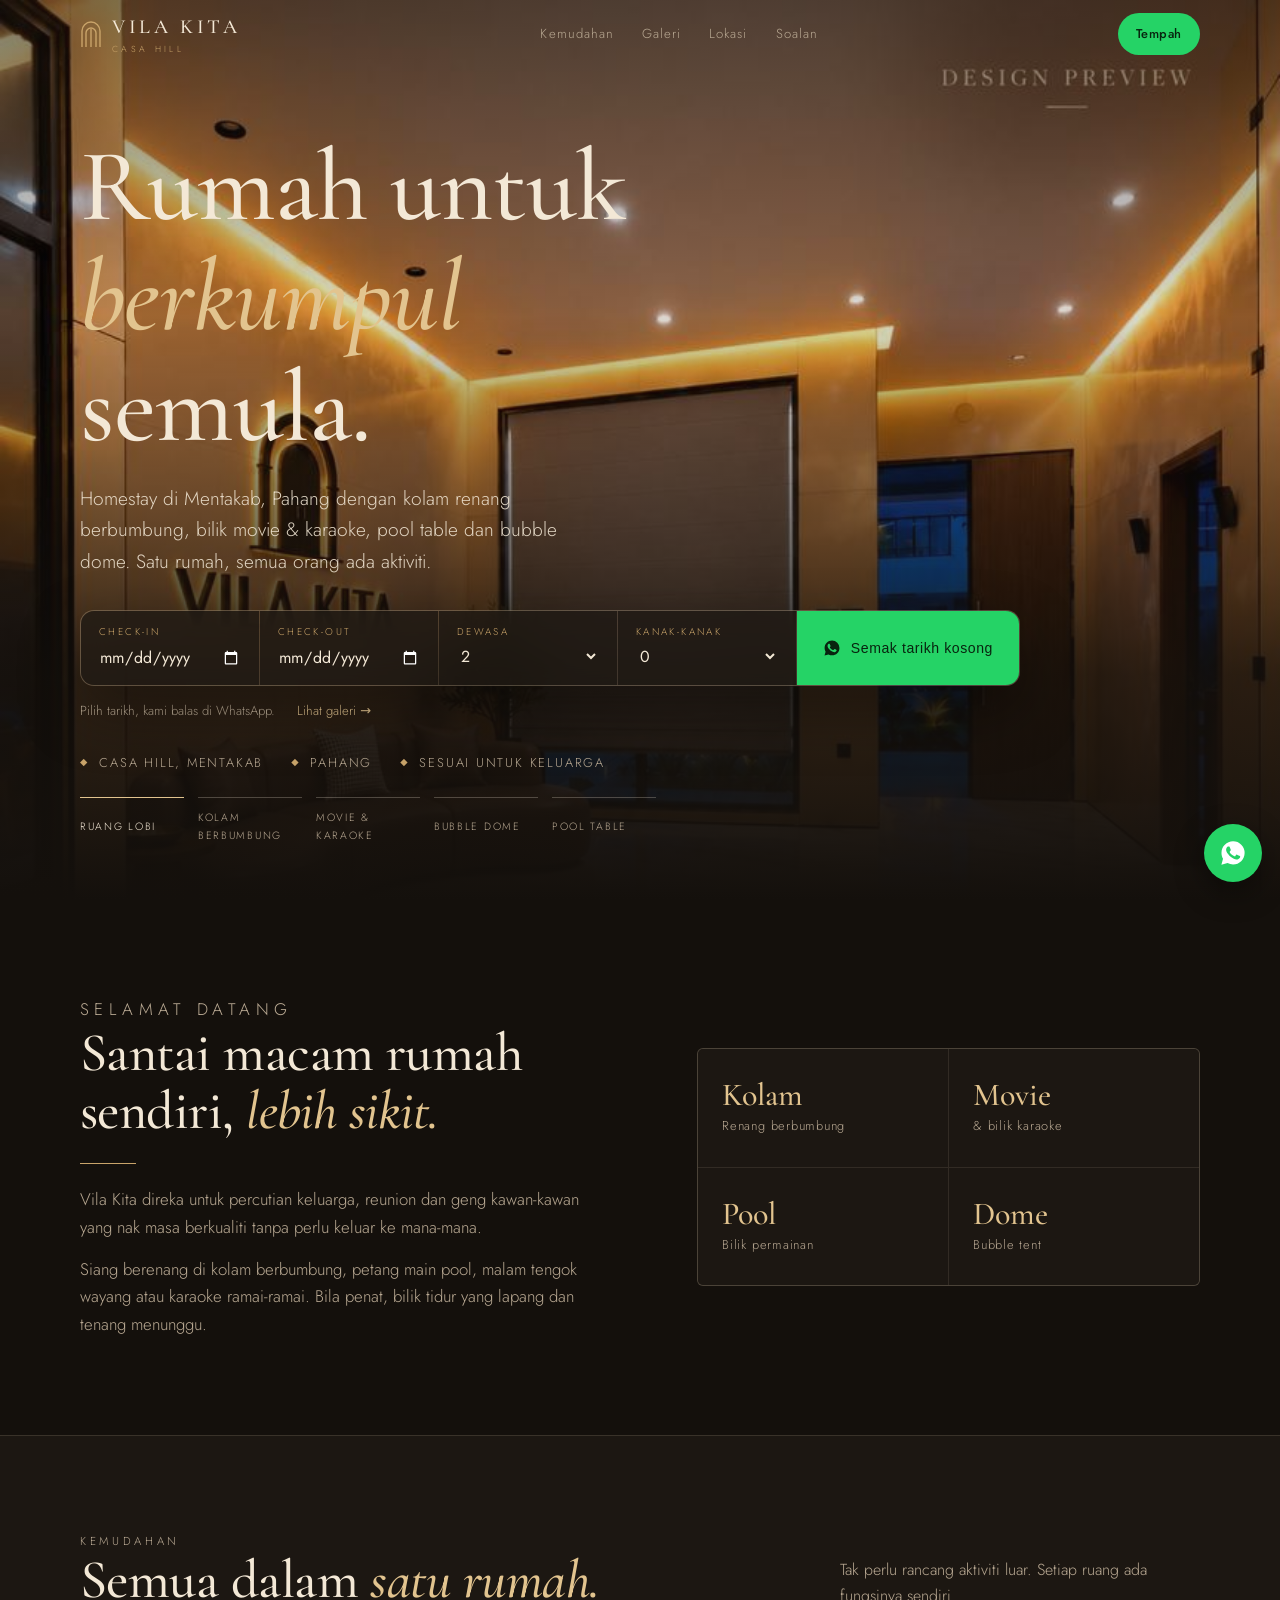
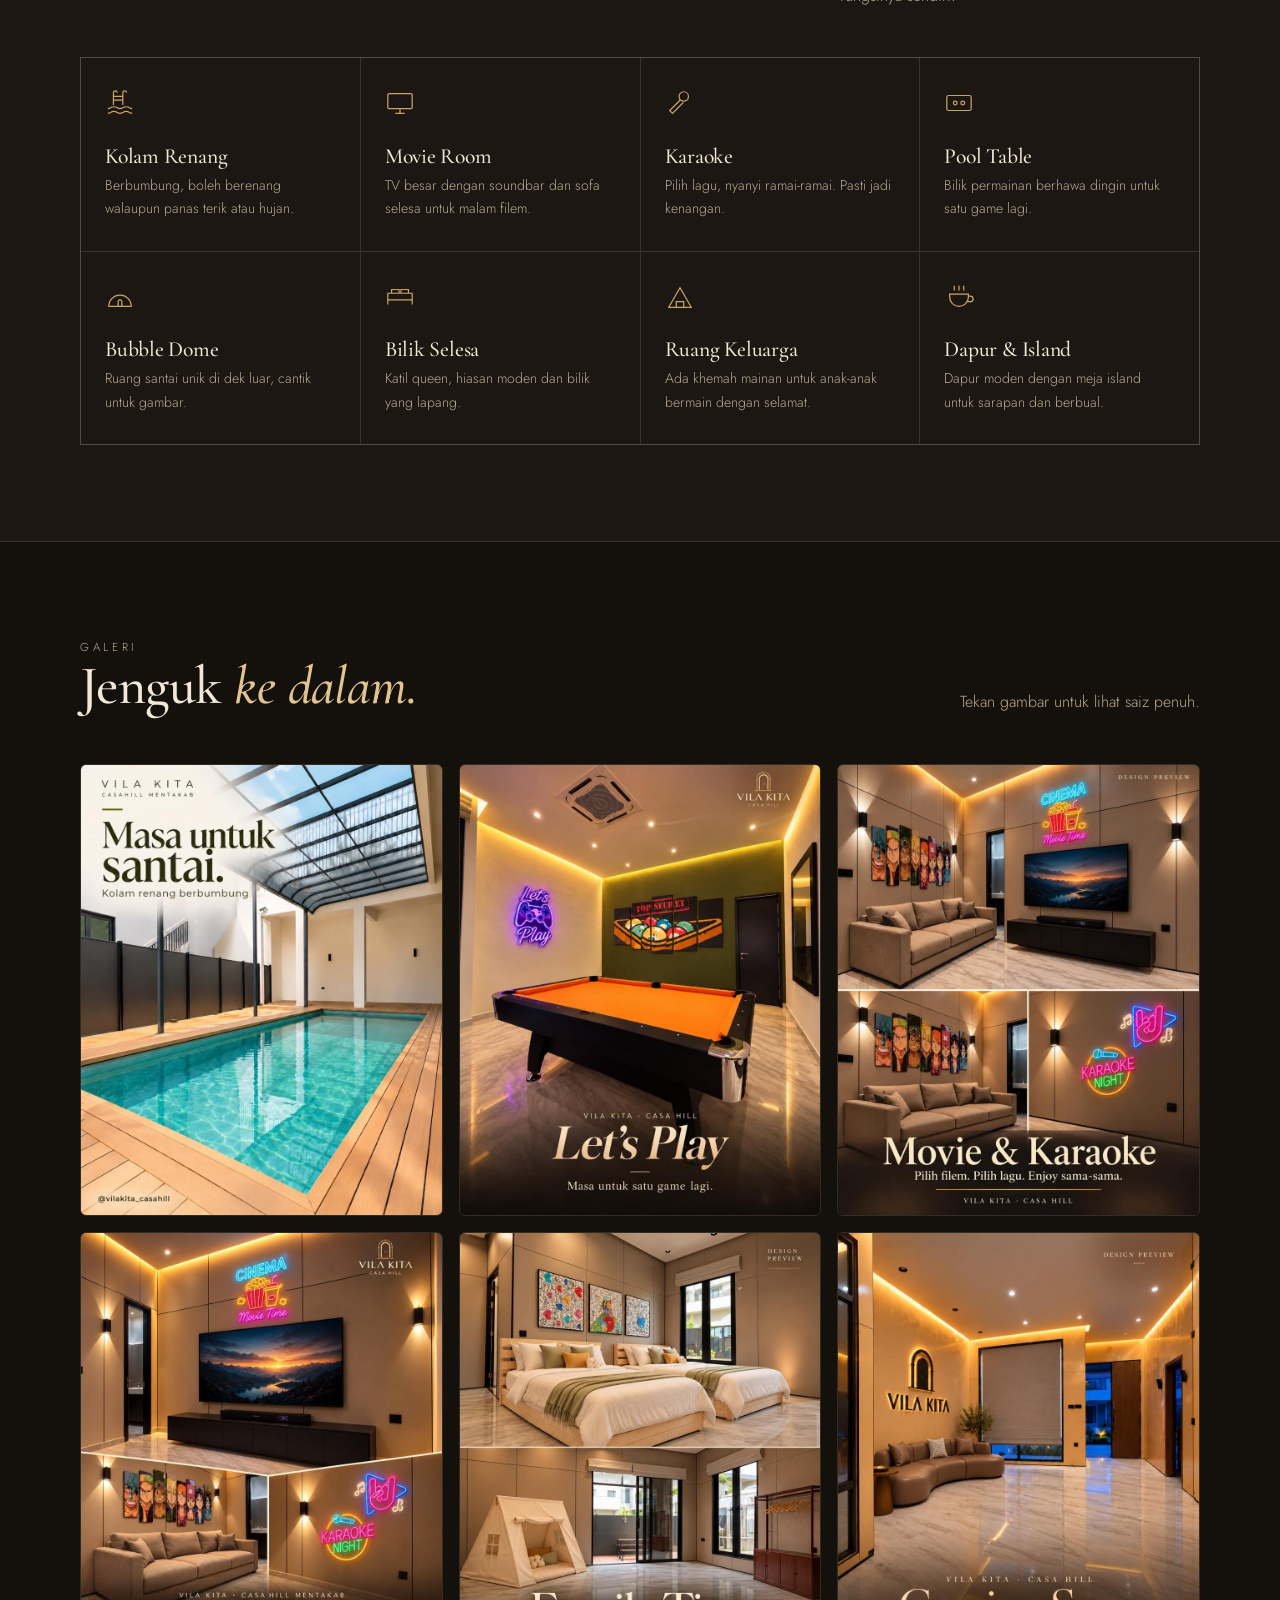
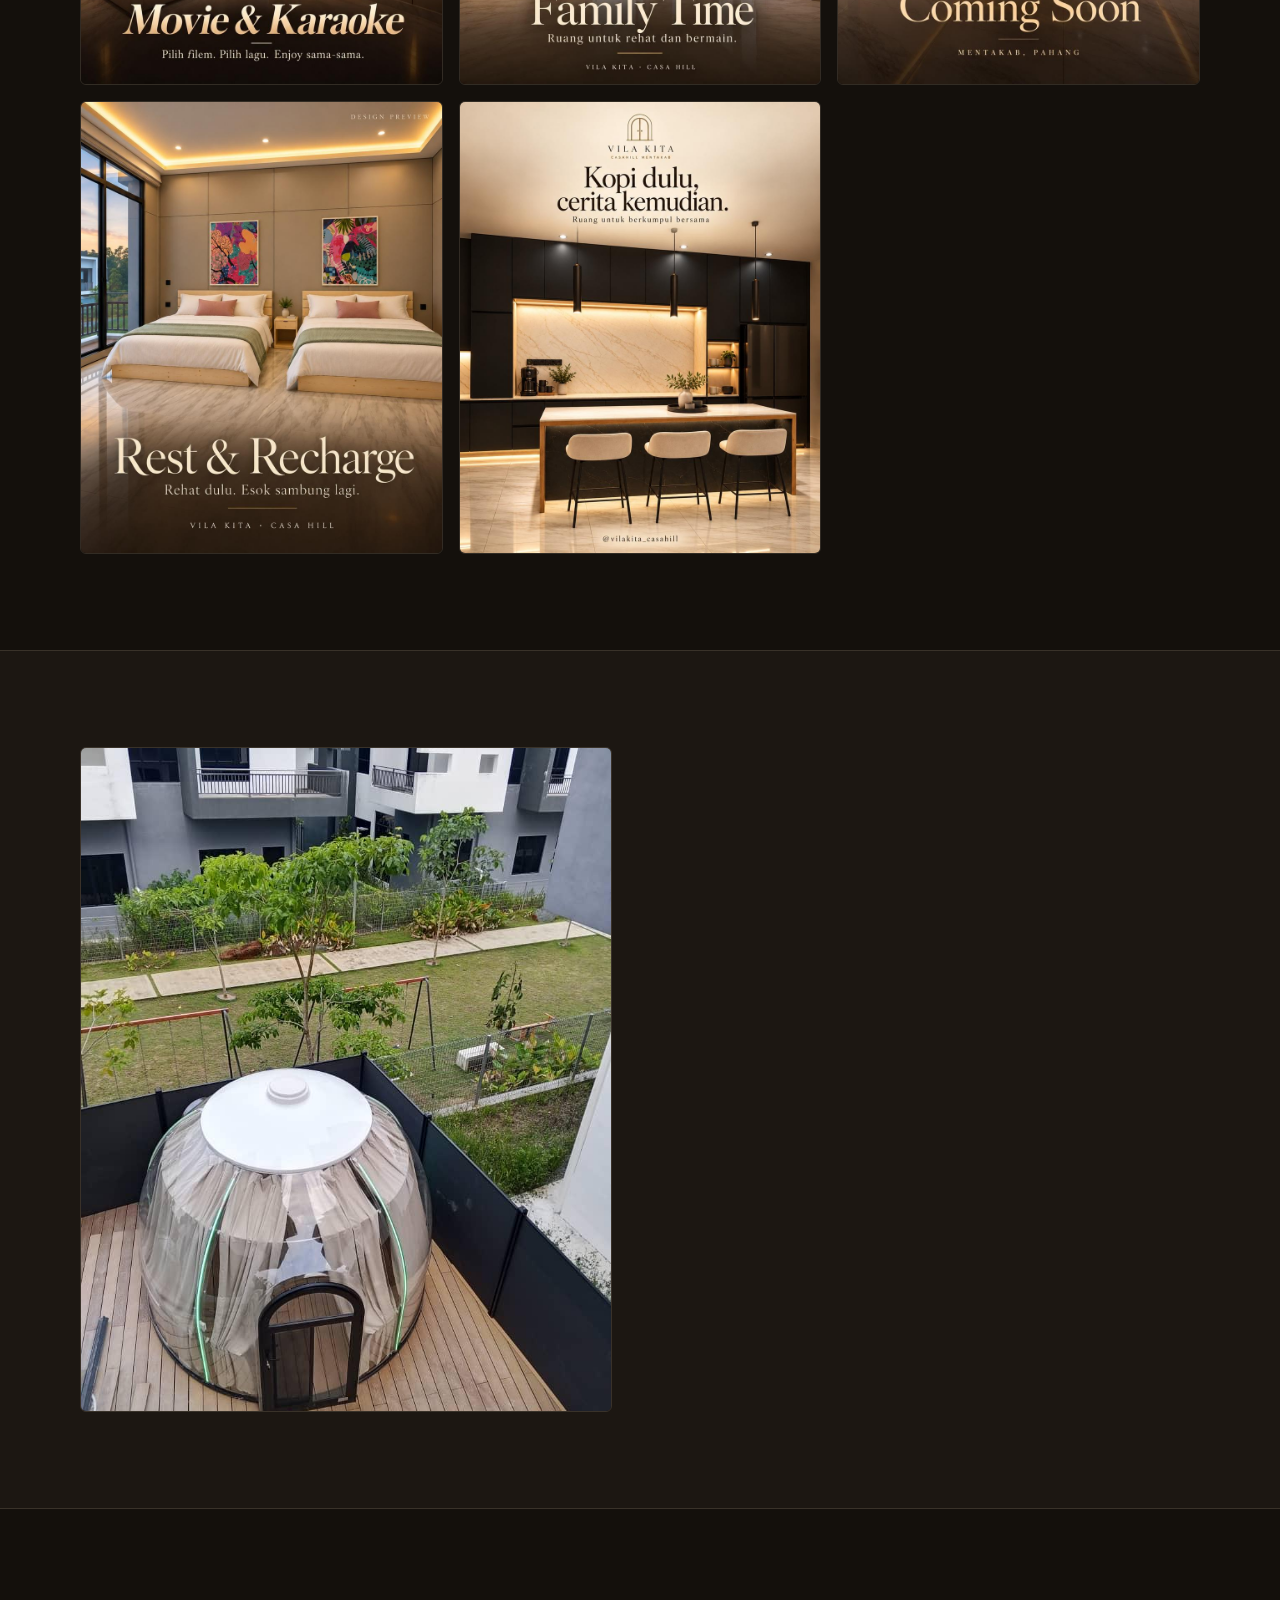
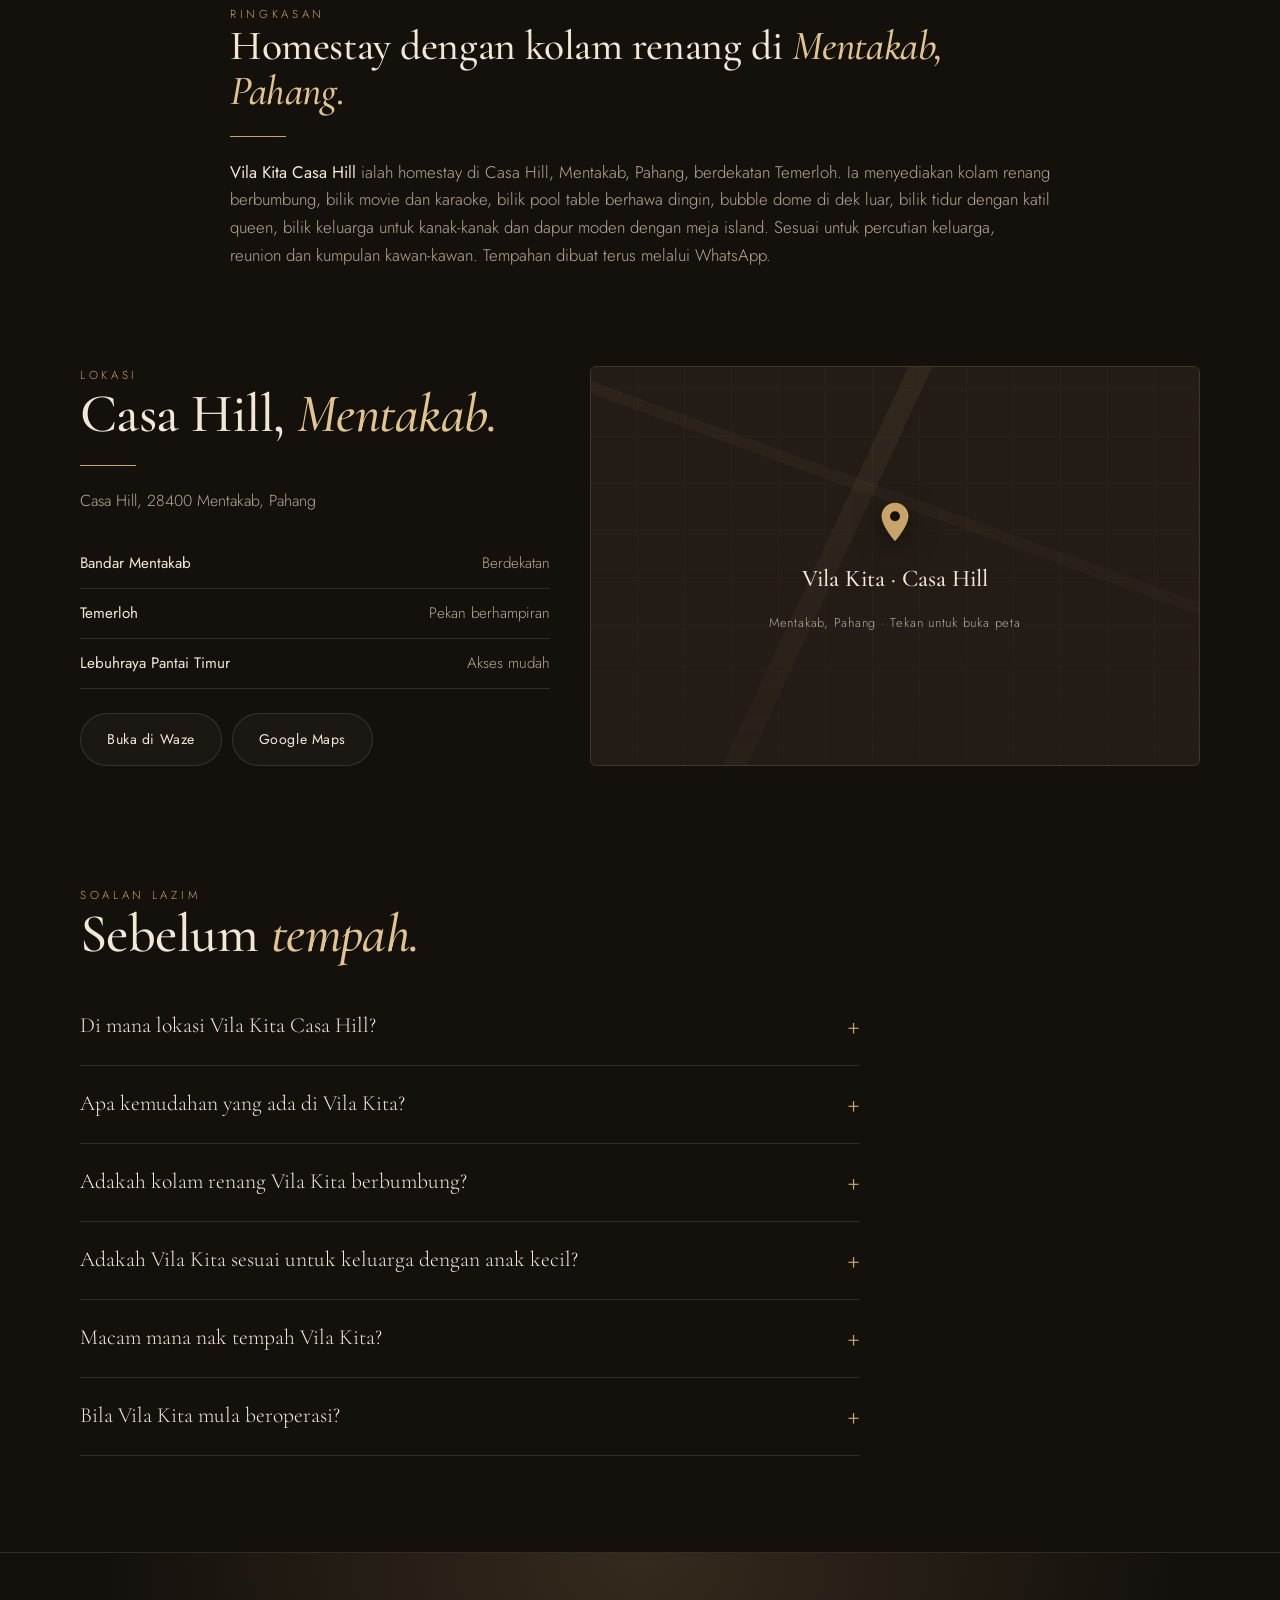
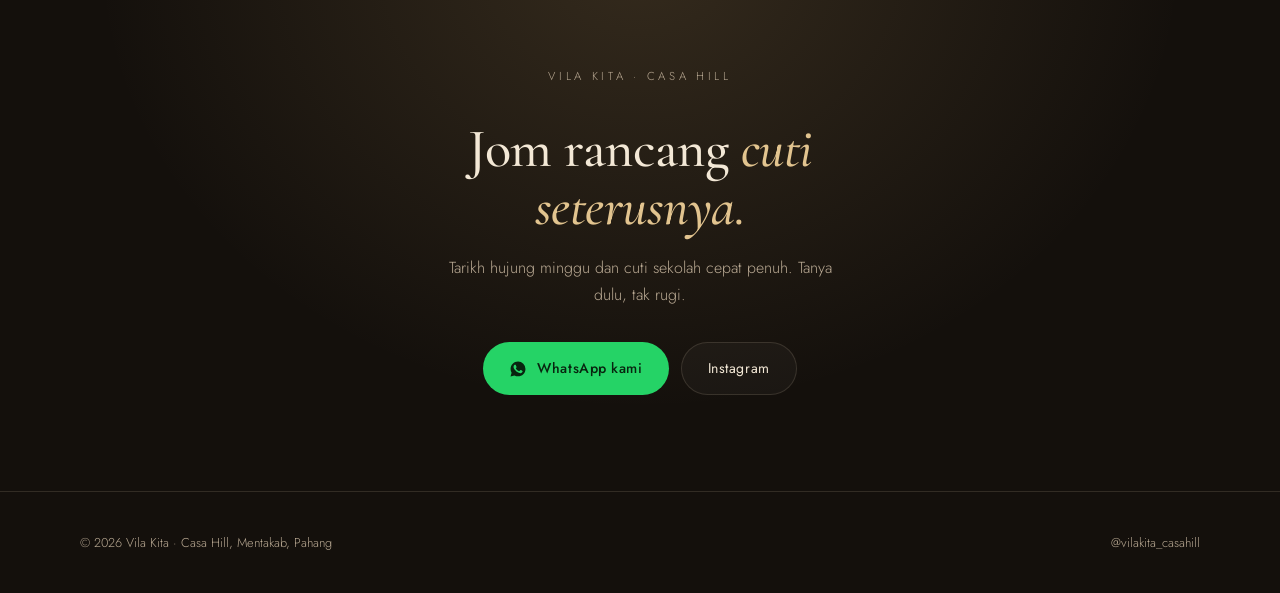
==== index.html @ 31d54bf5 "Laman web Vila Kita Casa Hill Hero slideshow dan borang tempah WhatsApp.  Co-Authored-By: Claude Opu" ====
<!doctype html>
<html lang="ms">
<head>
<meta charset="utf-8">
<meta name="viewport" content="width=device-width, initial-scale=1">
<title>Vila Kita Casa Hill Mentakab | Homestay dengan Kolam Renang, Karaoke & Pool Table</title>
<meta name="description" content="Vila Kita Casa Hill, homestay mewah di Mentakab, Pahang. Kolam renang berbumbung, bilik movie & karaoke, pool table, bubble dome dan ruang keluarga. Tempah terus melalui WhatsApp.">
<meta name="keywords" content="homestay Mentakab, homestay Temerloh, homestay kolam renang Pahang, villa Mentakab, homestay karaoke, Vila Kita Casa Hill">
<meta property="og:title" content="Vila Kita · Casa Hill Mentakab">
<meta property="og:description" content="Homestay dengan kolam renang berbumbung, bilik movie & karaoke, pool table dan bubble dome di Mentakab, Pahang.">
<meta property="og:type" content="website">
<meta name="theme-color" content="#1a1410">
<link rel="canonical" href="https://DOMAINKAU.com/">
<meta name="robots" content="index, follow, max-image-preview:large">
<meta name="geo.region" content="MY-06">
<meta name="geo.placename" content="Mentakab, Pahang">
<meta name="geo.position" content="3.48475;102.33874">
<meta name="ICBM" content="3.48475, 102.33874">
<meta property="og:url" content="https://DOMAINKAU.com/">
<meta property="og:image" content="https://DOMAINKAU.com/images/kolam-renang-berbumbung-homestay-mentakab.jpg">
<meta property="og:locale" content="ms_MY">
<meta property="og:site_name" content="Vila Kita Casa Hill">
<meta name="twitter:card" content="summary_large_image">
<script type="application/ld+json">{"@context": "https://schema.org", "@type": "LodgingBusiness", "@id": "https://DOMAINKAU.com/#vilakita", "name": "Vila Kita Casa Hill", "alternateName": ["Vila Kita Mentakab", "Vila Kita Casahill"], "description": "Homestay di Casa Hill, Mentakab, Pahang dengan kolam renang berbumbung, bilik movie dan karaoke, bilik pool table, bubble dome dan ruang keluarga. Sesuai untuk percutian keluarga, reunion dan kumpulan.", "url": "https://DOMAINKAU.com/", "image": ["https://DOMAINKAU.com/images/vila-kita-lobi-mentakab.jpg", "https://DOMAINKAU.com/images/kolam-renang-berbumbung-homestay-mentakab.jpg", "https://DOMAINKAU.com/images/bilik-movie-karaoke-homestay-mentakab.jpg", "https://DOMAINKAU.com/images/bilik-tidur-queen-vila-kita.jpg", "https://DOMAINKAU.com/images/bilik-pool-table-homestay-pahang.jpg", "https://DOMAINKAU.com/images/bilik-keluarga-khemah-kanak-kanak.jpg", "https://DOMAINKAU.com/images/dapur-island-vila-kita.jpg", "https://DOMAINKAU.com/images/ruang-movie-sofa-vila-kita.jpg", "https://DOMAINKAU.com/images/bubble-dome-homestay-mentakab.jpg"], "telephone": "+60123456789", "address": {"@type": "PostalAddress", "streetAddress": "Casa Hill", "addressLocality": "Mentakab", "postalCode": "28400", "addressRegion": "Pahang", "addressCountry": "MY"}, "geo": {"@type": "GeoCoordinates", "latitude": 3.48475, "longitude": 102.33874}, "hasMap": "https://www.google.com/maps/search/?api=1&query=3.48475,102.33874", "areaServed": ["Mentakab", "Temerloh", "Pahang"], "sameAs": ["https://instagram.com/vilakita_casahill"], "amenityFeature": [{"@type": "LocationFeatureSpecification", "name": "Kolam renang berbumbung", "value": true}, {"@type": "LocationFeatureSpecification", "name": "Bilik movie", "value": true}, {"@type": "LocationFeatureSpecification", "name": "Karaoke", "value": true}, {"@type": "LocationFeatureSpecification", "name": "Pool table", "value": true}, {"@type": "LocationFeatureSpecification", "name": "Bubble dome", "value": true}, {"@type": "LocationFeatureSpecification", "name": "Bilik keluarga", "value": true}, {"@type": "LocationFeatureSpecification", "name": "Dapur lengkap", "value": true}, {"@type": "LocationFeatureSpecification", "name": "Penghawa dingin", "value": true}]}</script>
<script type="application/ld+json">{"@context": "https://schema.org", "@type": "FAQPage", "mainEntity": [{"@type": "Question", "name": "Di mana lokasi Vila Kita Casa Hill?", "acceptedAnswer": {"@type": "Answer", "text": "Vila Kita terletak di Casa Hill, 28400 Mentakab, Pahang, Malaysia. Koordinat: 3.48475, 102.33874. Boleh dicari terus di Waze dan Google Maps."}}, {"@type": "Question", "name": "Apa kemudahan yang ada di Vila Kita?", "acceptedAnswer": {"@type": "Answer", "text": "Kolam renang berbumbung, bilik movie dan karaoke, bilik pool table berhawa dingin, bubble dome di dek luar, bilik tidur dengan katil queen, bilik keluarga dengan khemah kanak-kanak, serta dapur moden dengan meja island."}}, {"@type": "Question", "name": "Adakah kolam renang Vila Kita berbumbung?", "acceptedAnswer": {"@type": "Answer", "text": "Ya. Kolam renang di Vila Kita berbumbung, jadi tetamu boleh berenang walaupun cuaca panas atau hujan."}}, {"@type": "Question", "name": "Adakah Vila Kita sesuai untuk keluarga dengan anak kecil?", "acceptedAnswer": {"@type": "Answer", "text": "Ya. Ada bilik keluarga dengan khemah mainan kanak-kanak, ruang lapang, dan aktiviti dalam rumah seperti movie, karaoke dan pool table."}}, {"@type": "Question", "name": "Macam mana nak tempah Vila Kita?", "acceptedAnswer": {"@type": "Answer", "text": "Tempahan dibuat terus melalui WhatsApp. Hantar tarikh dan jumlah tetamu untuk semakan tarikh kosong dan harga."}}, {"@type": "Question", "name": "Bila Vila Kita mula beroperasi?", "acceptedAnswer": {"@type": "Answer", "text": "Vila Kita akan dibuka tidak lama lagi. Tetamu boleh WhatsApp sekarang untuk daftar minat dan tempahan awal."}}]}</script>

<link rel="preconnect" href="https://fonts.googleapis.com">
<link rel="preconnect" href="https://fonts.gstatic.com" crossorigin>
<link href="https://fonts.googleapis.com/css2?family=Cormorant+Garamond:ital,wght@0,400;0,500;0,600;1,400;1,500&family=Jost:wght@300;400;500&display=swap" rel="stylesheet">

<!--
  GOOGLE ADS: tampal kod "Google tag" (gtag.js) dari akaun Google Ads kau di sini.
  Lepas tu isi ADS_CONVERSION dalam CONFIG di bawah supaya setiap klik WhatsApp dikira sebagai conversion.
-->

<style>
:root{
  --bg:#14100c; --bg2:#1c1712; --card:#231c16; --line:rgba(232,214,184,.14);
  --cream:#f3e8d6; --muted:#b9a993; --gold:#c9a46a; --gold2:#e2c48f; --wa:#25d366;
  --serif:'Cormorant Garamond',Georgia,serif; --sans:'Jost',system-ui,sans-serif;
}
*{box-sizing:border-box;margin:0;padding:0}
html{scroll-behavior:smooth}
body{background:var(--bg);color:var(--cream);font-family:var(--sans);font-weight:300;line-height:1.65;-webkit-font-smoothing:antialiased;overflow-x:hidden}
img{display:block;max-width:100%}
a{color:inherit;text-decoration:none}
.wrap{width:min(1120px,100% - 32px);margin-inline:auto}
.eyebrow{font-size:.72rem;letter-spacing:.32em;text-transform:uppercase;color:var(--gold)}
h1,h2,h3{font-family:var(--serif);font-weight:500;line-height:1.08;letter-spacing:-.01em}
h2{font-size:clamp(2.1rem,5vw,3.4rem)}
h2 em,h1 em{font-style:italic;color:var(--gold2)}
.rule{width:56px;height:1px;background:var(--gold);margin:22px 0}
section{padding:96px 0}

/* nav */
nav{position:fixed;inset:0 0 auto;z-index:50;transition:background .3s,border-color .3s;border-bottom:1px solid transparent}
nav.solid{background:rgba(20,16,12,.92);backdrop-filter:blur(10px);border-color:var(--line)}
nav .wrap{display:flex;align-items:center;justify-content:space-between;height:68px}
.brand{display:flex;align-items:center;gap:10px}
.brand svg{width:22px;height:28px}
.brand b{font-family:var(--serif);font-weight:500;font-size:1.25rem;letter-spacing:.18em}
.brand small{display:block;font-size:.55rem;letter-spacing:.38em;color:var(--gold);margin-top:-2px}
.navlinks{display:flex;gap:28px;font-size:.82rem;letter-spacing:.08em}
.navlinks a{color:var(--muted)} .navlinks a:hover{color:var(--cream)}
.btn{display:inline-flex;align-items:center;gap:10px;padding:14px 26px;border-radius:999px;font-size:.88rem;font-weight:400;letter-spacing:.04em;transition:transform .2s,background .2s;cursor:pointer;border:0}
.btn:hover{transform:translateY(-2px)}
.btn-wa{background:var(--wa);color:#08240f;font-weight:500}
.btn-ghost{border:1px solid var(--line);color:var(--cream);background:rgba(255,255,255,.03)}
.btn svg{width:18px;height:18px}
.nav-cta{padding:10px 18px;font-size:.8rem}

/* hero */
.hero{position:relative;min-height:100svh;display:flex;align-items:flex-end;padding:110px 0 56px;overflow:hidden}
.hero-bg{position:absolute;inset:0;z-index:0;background:url(images/vila-kita-lobi-mentakab.jpg) center top/cover no-repeat}
/* slide masuk pudar di atas; slide keluar kekal di bawah 1.6s supaya tiada kelip gelap */
.slide{position:absolute;inset:0;background:center/cover no-repeat;opacity:0;transform:scale(1.08);transition:opacity 0s linear 1.6s,transform 7.6s ease-out}
.slide.on{opacity:1;z-index:1;transform:scale(1);transition:opacity 1.6s ease,transform 7.6s ease-out}
.hero::after{content:"";position:absolute;inset:0;background:linear-gradient(180deg,rgba(20,16,12,.55) 0%,rgba(20,16,12,.15) 35%,rgba(20,16,12,.85) 75%,var(--bg) 100%)}
.hero .wrap{position:relative;z-index:2}
.hero h1{font-size:clamp(3rem,10vw,6.4rem);max-width:12ch}
.hero p.lead{font-size:clamp(1rem,2.2vw,1.2rem);color:var(--cream);opacity:.88;max-width:46ch;margin:20px 0 32px}
.hero-foot{margin-top:30px;display:flex;justify-content:space-between;align-items:flex-end;gap:24px;flex-wrap:wrap}
.dots{display:flex;gap:14px}
.dots button{position:relative;width:104px;padding:12px 0 0;background:none;border:0;cursor:pointer;font:inherit;font-size:.66rem;letter-spacing:.16em;text-transform:uppercase;text-align:left;color:var(--muted);transition:color .3s}
.dots button::before,.dots button::after{content:"";position:absolute;top:0;left:0;height:1px}
.dots button::before{right:0;background:rgba(243,232,214,.25)}
.dots button::after{width:0;background:var(--gold2)}
.dots button:hover,.dots button.on{color:var(--cream)}
.dots button.on::after{animation:fill 6s linear forwards}
@keyframes fill{to{width:100%}}

/* borang tempah */
.book{display:grid;grid-template-columns:repeat(4,minmax(0,1fr)) auto;gap:1px;max-width:940px;background:var(--line);border:1px solid var(--line);border-radius:14px;overflow:hidden;backdrop-filter:blur(14px);-webkit-backdrop-filter:blur(14px);box-shadow:0 24px 60px rgba(0,0,0,.35);scroll-margin-top:120px}
.fld{display:flex;flex-direction:column;gap:4px;padding:13px 18px;background:rgba(20,16,12,.72);cursor:pointer;transition:background .25s}
.fld:focus-within{background:rgba(35,28,22,.92)}
.fld label{font-size:.62rem;letter-spacing:.24em;text-transform:uppercase;color:var(--gold);cursor:pointer}
.fld:focus-within label{color:var(--gold2)}
.fld input,.fld select{width:100%;background:none;border:0;outline:0;color:var(--cream);font:inherit;font-size:1rem;font-weight:400;color-scheme:dark;cursor:pointer}
.fld select option{background:var(--bg2)}
.book .btn{border-radius:0;justify-content:center;padding:14px 26px}
.book .btn:hover{transform:none;filter:brightness(1.08)}
.book-note{display:flex;flex-wrap:wrap;gap:8px 22px;margin-top:14px;font-size:.82rem;color:var(--muted)}
.book-note a{color:var(--gold2)} .book-note a:hover{color:var(--cream)}
.hero .loc{display:flex;gap:28px;flex-wrap:wrap;font-size:.8rem;letter-spacing:.14em;text-transform:uppercase;color:var(--muted)}
.hero .loc span::before{content:"◆";color:var(--gold);margin-right:10px;font-size:.6rem;vertical-align:2px}

/* intro */
.intro{display:grid;grid-template-columns:1.1fr 1fr;gap:64px;align-items:center}
.intro p{color:var(--muted);font-size:1.05rem;max-width:52ch}
.intro p+p{margin-top:14px}
.stats{display:grid;grid-template-columns:repeat(2,1fr);gap:1px;background:var(--line);border:1px solid var(--line);border-radius:6px;overflow:hidden}
.stat{background:var(--bg2);padding:28px 24px}
.stat b{font-family:var(--serif);font-size:2rem;font-weight:500;color:var(--gold2);display:block;line-height:1.1}
.stat span{font-size:.8rem;color:var(--muted);letter-spacing:.06em}

/* features */
.features{background:var(--bg2);border-block:1px solid var(--line)}
.fhead{display:flex;justify-content:space-between;align-items:flex-end;gap:24px;flex-wrap:wrap;margin-bottom:48px}
.fhead p{color:var(--muted);max-width:40ch}
.fgrid{display:grid;grid-template-columns:repeat(4,1fr);gap:1px;background:var(--line);border:1px solid var(--line)}
.f{background:var(--bg2);padding:30px 24px;transition:background .3s}
.f:hover{background:var(--card)}
.f svg{width:30px;height:30px;stroke:var(--gold);fill:none;stroke-width:1.3;margin-bottom:18px}
.f h3{font-size:1.35rem;margin-bottom:6px}
.f p{font-size:.88rem;color:var(--muted)}

/* gallery */
.gallery{columns:3 280px;column-gap:16px}
.g{break-inside:avoid;margin-bottom:16px;border-radius:6px;overflow:hidden;cursor:zoom-in;position:relative;border:1px solid var(--line)}
.g img{width:100%;height:auto;transition:transform .6s ease}
.g:hover img{transform:scale(1.03)}

/* dome */
.dome{display:grid;grid-template-columns:1fr 1fr;gap:56px;align-items:center}
.dome .ph{border-radius:6px;overflow:hidden;border:1px solid var(--line);aspect-ratio:4/5}
.dome .ph img{width:100%;height:100%;object-fit:cover}
.dome p{color:var(--muted);font-size:1.05rem;max-width:46ch}
.ticks{list-style:none;margin:24px 0 32px}
.ticks li{padding:10px 0;border-bottom:1px solid var(--line);font-size:.95rem;display:flex;gap:12px}
.ticks li::before{content:"✦";color:var(--gold)}

/* location */
.locgrid{display:grid;grid-template-columns:1fr 1.3fr;gap:40px;align-items:stretch}
.map{border-radius:6px;overflow:hidden;border:1px solid var(--line);min-height:340px;background:var(--card)}
.map{position:relative}
.map iframe{position:relative;z-index:2;width:100%;height:100%;min-height:340px;border:0;filter:grayscale(.5) contrast(1.05)}
.mapfb{position:absolute;inset:0;z-index:1;display:flex;flex-direction:column;align-items:center;justify-content:center;gap:14px;text-align:center;padding:24px;
 background:linear-gradient(rgba(35,28,22,.55),rgba(35,28,22,.85)),
 repeating-linear-gradient(0deg,transparent 0 46px,rgba(201,164,106,.08) 46px 47px),
 repeating-linear-gradient(90deg,transparent 0 46px,rgba(201,164,106,.08) 46px 47px),
 linear-gradient(115deg,transparent 40%,rgba(201,164,106,.18) 40% 43%,transparent 43%),
 linear-gradient(20deg,transparent 60%,rgba(201,164,106,.12) 60% 62%,transparent 62%),var(--card)}
.mapfb svg{width:46px;height:46px;filter:drop-shadow(0 6px 14px rgba(0,0,0,.5))}
.mapfb b{font-family:var(--serif);font-weight:500;font-size:1.5rem}
.mapfb span{font-size:.8rem;color:var(--muted);letter-spacing:.06em}
.near{list-style:none;margin-top:24px}
.near li{display:flex;justify-content:space-between;padding:12px 0;border-bottom:1px solid var(--line);font-size:.95rem;color:var(--muted)}
.near li b{color:var(--cream);font-weight:400}

/* faq */
.faq{max-width:780px}
details{border-bottom:1px solid var(--line);padding:20px 0}
summary{cursor:pointer;list-style:none;font-family:var(--serif);font-size:1.35rem;display:flex;justify-content:space-between;gap:16px}
summary::after{content:"+";color:var(--gold);font-family:var(--sans);font-weight:300;font-size:1.4rem;transition:transform .3s}
details[open] summary::after{transform:rotate(45deg)}
details p{color:var(--muted);margin-top:10px;max-width:62ch}

/* cta */
.cta{text-align:center;position:relative;overflow:hidden;border-top:1px solid var(--line)}
.cta::before{content:"";position:absolute;inset:0;background:radial-gradient(ellipse at 50% 0%,rgba(201,164,106,.18),transparent 60%)}
.cta .wrap{position:relative}
.cta h2{max-width:16ch;margin:0 auto}
.cta p{color:var(--muted);margin:18px auto 34px;max-width:44ch}
.cta .actions{display:flex;gap:12px;justify-content:center;flex-wrap:wrap}

footer{padding:40px 0;border-top:1px solid var(--line);font-size:.8rem;color:var(--muted)}
footer .wrap{display:flex;justify-content:space-between;gap:16px;flex-wrap:wrap}

/* floating wa */
.fab{position:fixed;right:18px;bottom:18px;z-index:60;width:58px;height:58px;border-radius:50%;background:var(--wa);display:grid;place-items:center;box-shadow:0 10px 30px rgba(0,0,0,.4);animation:pulse 2.6s infinite}
.fab svg{width:28px;height:28px;fill:#fff}
@keyframes pulse{0%,100%{box-shadow:0 0 0 0 rgba(37,211,102,.5),0 10px 30px rgba(0,0,0,.4)}50%{box-shadow:0 0 0 14px rgba(37,211,102,0),0 10px 30px rgba(0,0,0,.4)}}

/* lightbox */
.lb{position:fixed;inset:0;z-index:100;background:rgba(10,8,6,.94);display:none;align-items:center;justify-content:center;padding:20px}
.lb.on{display:flex}
.lb img{max-height:92vh;max-width:100%;border-radius:4px}
.lb button{position:absolute;background:none;border:0;color:var(--cream);font-size:2.2rem;cursor:pointer;padding:12px;line-height:1}
.lb .x{top:10px;right:14px} .lb .pv{left:6px;top:50%;transform:translateY(-50%)} .lb .nx{right:6px;top:50%;transform:translateY(-50%)}

.reveal{opacity:0;transform:translateY(24px);transition:opacity .9s ease,transform .9s ease}
.reveal.in{opacity:1;transform:none}

@media (max-width:900px){
  .navlinks{display:none}
  .intro,.dome,.locgrid{grid-template-columns:1fr;gap:40px}
  .fgrid{grid-template-columns:repeat(2,1fr)}
  section{padding:72px 0}
  .book{grid-template-columns:repeat(2,minmax(0,1fr))}
  .book .btn{grid-column:1/-1}
  .dots button{width:30px;font-size:0}
}
@media (max-width:520px){
  .fgrid{grid-template-columns:1fr}
  .fld{padding:12px 14px}
  .nav-cta{display:none}
  .gallery{columns:1}
}
@media (prefers-reduced-motion:reduce){*{animation:none!important;transition:none!important}.reveal{opacity:1;transform:none}}
</style>
</head>
<body>

<nav id="nav">
  <div class="wrap">
    <a href="#top" class="brand" aria-label="Vila Kita">
      <svg viewBox="0 0 22 28" fill="none" stroke="#c9a46a" stroke-width="1.4"><path d="M2 27V11a9 9 0 0 1 18 0v16"/><path d="M6 27V13a5 5 0 0 1 10 0v14"/><path d="M11 9v18"/></svg>
      <div><b>VILA KITA</b><small>CASA HILL</small></div>
    </a>
    <div class="navlinks">
      <a href="#kemudahan">Kemudahan</a><a href="#galeri">Galeri</a><a href="#lokasi">Lokasi</a><a href="#soalan">Soalan</a>
    </div>
    <a class="btn btn-wa nav-cta" href="#tempah">Tempah</a>
  </div>
</nav>

<header class="hero" id="top">
  <div class="hero-bg" role="img" aria-label="Ruang dalam Vila Kita">
    <div class="slide" data-label="Ruang lobi" style="background-image:url(images/vila-kita-lobi-mentakab.jpg);background-position:center top"></div>
    <div class="slide" data-label="Kolam berbumbung" style="background-image:url(images/kolam-renang-berbumbung-homestay-mentakab.jpg)"></div>
    <div class="slide" data-label="Movie &amp; karaoke" style="background-image:url(images/bilik-movie-karaoke-homestay-mentakab.jpg)"></div>
    <div class="slide" data-label="Bubble dome" style="background-image:url(images/bubble-dome-homestay-mentakab.jpg)"></div>
    <div class="slide" data-label="Pool table" style="background-image:url(images/bilik-pool-table-homestay-pahang.jpg)"></div>
  </div>
  <div class="wrap">
    <h1>Rumah untuk <em>berkumpul</em> semula.</h1>
    <p class="lead">Homestay di Mentakab, Pahang dengan kolam renang berbumbung, bilik movie &amp; karaoke, pool table dan bubble dome. Satu rumah, semua orang ada aktiviti.</p>
    <form class="book" id="tempah">
      <div class="fld"><label for="f-in">Check-in</label><input type="date" id="f-in" required></div>
      <div class="fld"><label for="f-out">Check-out</label><input type="date" id="f-out" required></div>
      <div class="fld"><label for="f-ad">Dewasa</label><select id="f-ad"></select></div>
      <div class="fld"><label for="f-kid">Kanak-kanak</label><select id="f-kid"></select></div>
      <button class="btn btn-wa" type="submit"><svg viewBox="0 0 24 24" fill="currentColor"><use href="#wa"/></svg>Semak tarikh kosong</button>
    </form>
    <div class="book-note"><span id="booknote">Pilih tarikh, kami balas di WhatsApp.</span><a href="#galeri">Lihat galeri →</a></div>
    <div class="hero-foot">
      <div class="loc"><span>Casa Hill, Mentakab</span><span>Pahang</span><span>Sesuai untuk keluarga</span></div>
      <div class="dots" id="dots" aria-label="Pilih gambar"></div>
    </div>
  </div>
</header>

<main>
<section>
  <div class="wrap intro">
    <div class="reveal">
      <p class="eyebrow">Selamat datang</p>
      <h2>Santai macam rumah sendiri, <em>lebih sikit.</em></h2>
      <div class="rule"></div>
      <p>Vila Kita direka untuk percutian keluarga, reunion dan geng kawan-kawan yang nak masa berkualiti tanpa perlu keluar ke mana-mana.</p>
      <p>Siang berenang di kolam berbumbung, petang main pool, malam tengok wayang atau karaoke ramai-ramai. Bila penat, bilik tidur yang lapang dan tenang menunggu.</p>
    </div>
    <div class="stats reveal">
      <div class="stat"><b>Kolam</b><span>Renang berbumbung</span></div>
      <div class="stat"><b>Movie</b><span>&amp; bilik karaoke</span></div>
      <div class="stat"><b>Pool</b><span>Bilik permainan</span></div>
      <div class="stat"><b>Dome</b><span>Bubble tent</span></div>
    </div>
  </div>
</section>

<section class="features" id="kemudahan">
  <div class="wrap">
    <div class="fhead reveal">
      <div><p class="eyebrow">Kemudahan</p><h2>Semua dalam <em>satu rumah.</em></h2></div>
      <p>Tak perlu rancang aktiviti luar. Setiap ruang ada fungsinya sendiri.</p>
    </div>
    <div class="fgrid reveal">
      <div class="f"><svg viewBox="0 0 32 32"><path d="M3 22c3 0 3-2 6.5-2S13 22 16 22s3-2 6.5-2S26 22 29 22M3 27c3 0 3-2 6.5-2S13 27 16 27s3-2 6.5-2S26 27 29 27M9 18V5a2 2 0 0 1 4 0M19 18V5a2 2 0 0 1 4 0M9 9h10M9 13h10"/></svg><h3>Kolam Renang</h3><p>Berbumbung, boleh berenang walaupun panas terik atau hujan.</p></div>
      <div class="f"><svg viewBox="0 0 32 32"><rect x="3" y="6" width="26" height="16" rx="1.5"/><path d="M11 27h10M16 22v5"/></svg><h3>Movie Room</h3><p>TV besar dengan soundbar dan sofa selesa untuk malam filem.</p></div>
      <div class="f"><svg viewBox="0 0 32 32"><circle cx="20" cy="9" r="5"/><path d="M16.5 12.5 5 24l3 3 11.5-11.5"/></svg><h3>Karaoke</h3><p>Pilih lagu, nyanyi ramai-ramai. Pasti jadi kenangan.</p></div>
      <div class="f"><svg viewBox="0 0 32 32"><rect x="3" y="8" width="26" height="16" rx="2"/><circle cx="12" cy="16" r="2"/><circle cx="20" cy="16" r="2"/></svg><h3>Pool Table</h3><p>Bilik permainan berhawa dingin untuk satu game lagi.</p></div>
      <div class="f"><svg viewBox="0 0 32 32"><path d="M4 26a12 12 0 0 1 24 0zM14 26v-5a2 2 0 0 1 4 0v5"/></svg><h3>Bubble Dome</h3><p>Ruang santai unik di dek luar, cantik untuk gambar.</p></div>
      <div class="f"><svg viewBox="0 0 32 32"><path d="M3 24V12h26v12M3 19h26M7 12V8h8v4M17 12V8h8v4"/></svg><h3>Bilik Selesa</h3><p>Katil queen, hiasan moden dan bilik yang lapang.</p></div>
      <div class="f"><svg viewBox="0 0 32 32"><path d="M4 27 16 6l12 21zM12 27v-6h8v6"/></svg><h3>Ruang Keluarga</h3><p>Ada khemah mainan untuk anak-anak bermain dengan selamat.</p></div>
      <div class="f"><svg viewBox="0 0 32 32"><path d="M6 13h20v3a10 10 0 0 1-20 0zM26 15h2a3 3 0 0 1 0 6h-3M11 4v5M16 4v5M21 4v5"/></svg><h3>Dapur &amp; Island</h3><p>Dapur moden dengan meja island untuk sarapan dan berbual.</p></div>
    </div>
  </div>
</section>

<section id="galeri">
  <div class="wrap">
    <div class="fhead reveal">
      <div><p class="eyebrow">Galeri</p><h2>Jenguk <em>ke dalam.</em></h2></div>
      <p>Tekan gambar untuk lihat saiz penuh.</p>
    </div>
    <div class="gallery reveal" id="gal">
      <div class="g"><img loading="lazy" src="images/kolam-renang-berbumbung-homestay-mentakab.jpg" alt="Kolam renang berbumbung"></div>
      <div class="g"><img loading="lazy" src="images/bilik-movie-karaoke-homestay-mentakab.jpg" alt="Bilik movie dan karaoke"></div>
      <div class="g"><img loading="lazy" src="images/bilik-tidur-queen-vila-kita.jpg" alt="Bilik tidur dua katil queen"></div>
      <div class="g"><img loading="lazy" src="images/bilik-pool-table-homestay-pahang.jpg" alt="Bilik pool table"></div>
      <div class="g"><img loading="lazy" src="images/bilik-keluarga-khemah-kanak-kanak.jpg" alt="Bilik keluarga dengan khemah kanak-kanak"></div>
      <div class="g"><img loading="lazy" src="images/dapur-island-vila-kita.jpg" alt="Dapur moden dengan meja island"></div>
      <div class="g"><img loading="lazy" src="images/ruang-movie-sofa-vila-kita.jpg" alt="Ruang movie dengan sofa"></div>
      <div class="g"><img loading="lazy" src="images/vila-kita-lobi-mentakab.jpg" alt="Ruang lobi Vila Kita"></div>
    </div>
  </div>
</section>

<section style="background:var(--bg2);border-block:1px solid var(--line)">
  <div class="wrap dome">
    <div class="ph reveal"><img loading="lazy" src="images/bubble-dome-homestay-mentakab.jpg" alt="Bubble dome di dek luar"></div>
    <div class="reveal">
      <p class="eyebrow">Sesuatu yang lain</p>
      <h2>Bubble dome di <em>dek luar.</em></h2>
      <div class="rule"></div>
      <p>Lepak minum petang, berbual bawah lampu, atau ambil gambar keluarga yang lain daripada biasa. Menghadap taman yang hijau.</p>
      <ul class="ticks">
        <li>Dek kayu dan pagar privasi</li>
        <li>Pemandangan taman dan kawasan permainan</li>
        <li>Lampu suasana untuk waktu malam</li>
      </ul>
      <a class="btn btn-wa wa-link" href="#"><svg viewBox="0 0 24 24" fill="currentColor"><use href="#wa"/></svg>Tempah sekarang</a>
    </div>
  </div>
</section>

<section style="padding-bottom:0">
  <div class="wrap reveal" style="max-width:820px">
    <p class="eyebrow">Ringkasan</p>
    <h2 style="font-size:clamp(1.8rem,4vw,2.6rem)">Homestay dengan kolam renang di <em>Mentakab, Pahang.</em></h2>
    <div class="rule"></div>
    <p style="color:var(--muted);font-size:1.05rem"><strong style="color:var(--cream);font-weight:400">Vila Kita Casa Hill</strong> ialah homestay di Casa Hill, Mentakab, Pahang, berdekatan Temerloh. Ia menyediakan kolam renang berbumbung, bilik movie dan karaoke, bilik pool table berhawa dingin, bubble dome di dek luar, bilik tidur dengan katil queen, bilik keluarga untuk kanak-kanak dan dapur moden dengan meja island. Sesuai untuk percutian keluarga, reunion dan kumpulan kawan-kawan. Tempahan dibuat terus melalui WhatsApp.</p>
  </div>
</section>

<section id="lokasi">
  <div class="wrap locgrid">
    <div class="reveal">
      <p class="eyebrow">Lokasi</p>
      <h2>Casa Hill, <em>Mentakab.</em></h2>
      <div class="rule"></div>
      <p style="color:var(--muted)" id="addr">Mentakab, Pahang</p>
      <ul class="near">
        <li><b>Bandar Mentakab</b><span>Berdekatan</span></li>
        <li><b>Temerloh</b><span>Pekan berhampiran</span></li>
        <li><b>Lebuhraya Pantai Timur</b><span>Akses mudah</span></li>
      </ul>
      <div style="display:flex;gap:10px;flex-wrap:wrap;margin-top:24px">
        <a class="btn btn-ghost" id="waze" href="#" target="_blank" rel="noopener">Buka di Waze</a>
        <a class="btn btn-ghost" id="gmaps" href="#" target="_blank" rel="noopener">Google Maps</a>
      </div>
    </div>
    <div class="map reveal"><a class="mapfb" id="mapfb" href="#" target="_blank" rel="noopener"><svg viewBox="0 0 24 24"><path fill="#c9a46a" d="M12 2a7 7 0 0 0-7 7c0 5.2 7 13 7 13s7-7.8 7-13a7 7 0 0 0-7-7z"/><circle cx="12" cy="9" r="2.6" fill="#14100c"/></svg><b>Vila Kita · Casa Hill</b><span>Mentakab, Pahang · Tekan untuk buka peta</span></a><iframe id="mapframe" loading="lazy" title="Peta lokasi Vila Kita" referrerpolicy="no-referrer-when-downgrade"></iframe></div>
  </div>
</section>

<section id="soalan" style="padding-top:24px">
  <div class="wrap">
    <p class="eyebrow reveal">Soalan lazim</p>
    <h2 class="reveal" style="margin-bottom:24px">Sebelum <em>tempah.</em></h2>
    <div class="faq reveal">
      <details><summary>Di mana lokasi Vila Kita Casa Hill?</summary><p>Vila Kita terletak di Casa Hill, 28400 Mentakab, Pahang, Malaysia. Koordinat: 3.48475, 102.33874. Boleh dicari terus di Waze dan Google Maps.</p></details>
      <details><summary>Apa kemudahan yang ada di Vila Kita?</summary><p>Kolam renang berbumbung, bilik movie dan karaoke, bilik pool table berhawa dingin, bubble dome di dek luar, bilik tidur dengan katil queen, bilik keluarga dengan khemah kanak-kanak, serta dapur moden dengan meja island.</p></details>
      <details><summary>Adakah kolam renang Vila Kita berbumbung?</summary><p>Ya. Kolam renang di Vila Kita berbumbung, jadi tetamu boleh berenang walaupun cuaca panas atau hujan.</p></details>
      <details><summary>Adakah Vila Kita sesuai untuk keluarga dengan anak kecil?</summary><p>Ya. Ada bilik keluarga dengan khemah mainan kanak-kanak, ruang lapang, dan aktiviti dalam rumah seperti movie, karaoke dan pool table.</p></details>
      <details><summary>Macam mana nak tempah Vila Kita?</summary><p>Tempahan dibuat terus melalui WhatsApp. Hantar tarikh dan jumlah tetamu untuk semakan tarikh kosong dan harga.</p></details>
      <details><summary>Bila Vila Kita mula beroperasi?</summary><p>Vila Kita akan dibuka tidak lama lagi. Tetamu boleh WhatsApp sekarang untuk daftar minat dan tempahan awal.</p></details>
    </div>
  </div>
</section>

<section class="cta">
  <div class="wrap reveal">
    <p class="eyebrow">Vila Kita · Casa Hill</p>
    <h2 style="margin-top:14px">Jom rancang <em>cuti seterusnya.</em></h2>
    <p>Tarikh hujung minggu dan cuti sekolah cepat penuh. Tanya dulu, tak rugi.</p>
    <div class="actions">
      <a class="btn btn-wa wa-link" href="#"><svg viewBox="0 0 24 24" fill="currentColor"><use href="#wa"/></svg>WhatsApp kami</a>
      <a class="btn btn-ghost" id="ig" href="#" target="_blank" rel="noopener">Instagram</a>
    </div>
  </div>
</section>
</main>

<footer>
  <div class="wrap">
    <span>© <span id="yr"></span> Vila Kita · Casa Hill, Mentakab, Pahang</span>
    <span id="igtext"></span>
  </div>
</footer>

<a class="fab wa-link" href="#" aria-label="WhatsApp"><svg viewBox="0 0 24 24"><use href="#wa"/></svg></a>

<div class="lb" id="lb" role="dialog" aria-modal="true">
  <button class="x" aria-label="Tutup">×</button>
  <button class="pv" aria-label="Sebelum">‹</button>
  <img alt="">
  <button class="nx" aria-label="Seterusnya">›</button>
</div>

<svg width="0" height="0" style="position:absolute"><symbol id="wa" viewBox="0 0 24 24"><path d="M12.04 2C6.58 2 2.13 6.45 2.13 11.91c0 1.75.46 3.45 1.32 4.95L2.05 22l5.25-1.38a9.9 9.9 0 0 0 4.74 1.21h.01c5.46 0 9.91-4.45 9.91-9.91A9.86 9.86 0 0 0 12.04 2zm5.8 14.13c-.25.69-1.44 1.32-1.99 1.38-.51.06-1.15.08-1.85-.12a16.7 16.7 0 0 1-1.68-.62c-2.95-1.27-4.88-4.25-5.03-4.45-.15-.2-1.2-1.6-1.2-3.05s.76-2.16 1.03-2.46c.27-.3.59-.37.79-.37h.57c.18 0 .43-.07.67.51.25.59.84 2.05.91 2.2.07.15.12.32.02.52-.1.2-.15.32-.3.49l-.44.52c-.15.15-.3.31-.13.6.17.3.77 1.27 1.65 2.06 1.14 1.01 2.1 1.33 2.4 1.48.3.15.47.12.64-.07.17-.2.74-.86.94-1.16.2-.3.39-.25.67-.15.27.1 1.73.82 2.03.97.3.15.49.22.57.35.07.12.07.71-.17 1.4z"/></symbol></svg>

<script>
/* ============ CONFIG: ubah maklumat di sini ============ */
const CONFIG = {
  whatsapp: "60123456789",          // nombor WhatsApp, format 60xxxxxxxxx (tanpa + atau -)
  message:  "Hai Vila Kita, saya nak tanya tarikh kosong dan harga untuk homestay.",
  instagram:"vilakita_casahill",
  address:  "Casa Hill, 28400 Mentakab, Pahang",   // alamat yang dipaparkan
  lat: 3.48475, lng: 102.33874,     // koordinat dari pin Waze
  waze:     "https://waze.com/ul/hw28gbf2u1",
  maxAdults: 20, maxKids: 10,       // pilihan dalam borang tempah, tukar ikut kapasiti sebenar
  ADS_CONVERSION: ""                // contoh: "AW-123456789/AbCdEfGhIj" (dari Google Ads)
};
/* ======================================================= */

const waLink = msg => "https://wa.me/" + CONFIG.whatsapp + "?text=" + encodeURIComponent(msg);
const trackWa = ()=>{ if (CONFIG.ADS_CONVERSION && typeof gtag === "function") gtag("event","conversion",{send_to:CONFIG.ADS_CONVERSION}); };
document.querySelectorAll(".wa-link").forEach(a=>{
  a.href = waLink(CONFIG.message); a.target = "_blank"; a.rel = "noopener";
  a.addEventListener("click", trackWa);
});

/* borang tempah */
const book = document.getElementById("tempah"), fin = document.getElementById("f-in"), fout = document.getElementById("f-out"),
      fad = document.getElementById("f-ad"), fkid = document.getElementById("f-kid"), note = document.getElementById("booknote");
for (let n = 1; n <= CONFIG.maxAdults; n++) fad.add(new Option(n, n, n===2, n===2));
for (let n = 0; n <= CONFIG.maxKids; n++) fkid.add(new Option(n, n));
const iso = d => new Date(d.getTime() - d.getTimezoneOffset()*6e4).toISOString().slice(0,10);
const day = s => new Date(s + "T00:00");
const plus1 = d => new Date(d.getFullYear(), d.getMonth(), d.getDate() + 1);
const fmt = (s,o) => day(s).toLocaleDateString("ms-MY", o);
const nights = () => Math.round((day(fout.value) - day(fin.value)) / 864e5);
const syncBook = ()=>{
  fout.min = iso(plus1(fin.value ? day(fin.value) : new Date()));
  if (fin.value && (!fout.value || fout.value < fout.min)) fout.value = fout.min;
  if (fin.value && fout.value) { const o = {weekday:"short", day:"numeric", month:"short"};
    note.textContent = nights() + " malam · " + fmt(fin.value,o) + " → " + fmt(fout.value,o); }
};
fin.min = iso(new Date()); syncBook();
fin.addEventListener("change", syncBook); fout.addEventListener("change", syncBook);
book.querySelectorAll("input[type=date]").forEach(i=> i.parentElement.addEventListener("click",()=>{ try { i.showPicker(); } catch {} }));
book.addEventListener("submit", e=>{
  e.preventDefault();
  const o = {weekday:"long", day:"numeric", month:"short", year:"numeric"}, kids = +fkid.value;
  const msg = ["Hai Vila Kita, saya nak tanya tarikh kosong & harga:",
    "Check-in: " + fmt(fin.value,o),
    "Check-out: " + fmt(fout.value,o) + " (" + nights() + " malam)",
    "Tetamu: " + fad.value + " dewasa" + (kids ? ", " + kids + " kanak-kanak" : "")].join("\n");
  trackWa();
  open(waLink(msg), "_blank", "noopener");
});
document.querySelector(".nav-cta").addEventListener("click", ()=> setTimeout(()=> fin.focus({preventScroll:true}), 600));

/* hero slideshow */
const slides = [...document.querySelectorAll(".slide")], dots = document.getElementById("dots");
const still = matchMedia("(prefers-reduced-motion: reduce)").matches;
let si = 0, timer;
slides.forEach((s,i)=>{ const b = document.createElement("button");
  b.type = "button"; b.textContent = s.dataset.label; b.setAttribute("aria-label", "Gambar: " + s.dataset.label);
  b.onclick = ()=>{ go(i); play(); }; dots.append(b); });
const go = i => { si = (i + slides.length) % slides.length;
  slides.forEach((s,k)=> s.classList.toggle("on", k===si));
  [...dots.children].forEach(b=> b.classList.remove("on")); void dots.offsetWidth; dots.children[si].classList.add("on"); };
const play = ()=>{ clearInterval(timer); if (!still) timer = setInterval(()=> go(si+1), 6000); };
document.addEventListener("visibilitychange", ()=>{ if (document.hidden) clearInterval(timer); else { go(si); play(); } });
requestAnimationFrame(()=> requestAnimationFrame(()=>{ go(0); play(); }));
document.getElementById("ig").href = "https://instagram.com/" + CONFIG.instagram;
document.getElementById("igtext").textContent = "@" + CONFIG.instagram;
document.getElementById("addr").textContent = CONFIG.address;
const ll = CONFIG.lat + "," + CONFIG.lng;
document.getElementById("mapframe").src = "https://maps.google.com/maps?q=" + ll + "&z=16&output=embed";
document.getElementById("waze").href = CONFIG.waze;
document.getElementById("mapfb").href = "https://www.google.com/maps/search/?api=1&query=" + ll;
document.getElementById("gmaps").href = "https://www.google.com/maps/search/?api=1&query=" + ll;
document.getElementById("yr").textContent = new Date().getFullYear();

const nav = document.getElementById("nav");
const onScroll = ()=> nav.classList.toggle("solid", scrollY > 40);
addEventListener("scroll", onScroll, {passive:true}); onScroll();

const io = new IntersectionObserver(es=>es.forEach(e=>{ if(e.isIntersecting){ e.target.classList.add("in"); io.unobserve(e.target);} }),{threshold:.12});
document.querySelectorAll(".reveal").forEach(el=>io.observe(el));

const imgs = [...document.querySelectorAll("#gal img")], lb = document.getElementById("lb"), lbi = lb.querySelector("img");
let cur = 0;
const show = i => { cur = (i + imgs.length) % imgs.length; lbi.src = imgs[cur].src; lbi.alt = imgs[cur].alt; };
imgs.forEach((im,i)=> im.parentElement.addEventListener("click",()=>{ show(i); lb.classList.add("on"); }));
lb.querySelector(".x").onclick = ()=> lb.classList.remove("on");
lb.querySelector(".pv").onclick = e=>{ e.stopPropagation(); show(cur-1); };
lb.querySelector(".nx").onclick = e=>{ e.stopPropagation(); show(cur+1); };
lb.addEventListener("click", e=>{ if(e.target===lb) lb.classList.remove("on"); });
addEventListener("keydown", e=>{ if(!lb.classList.contains("on")) return;
  if(e.key==="Escape") lb.classList.remove("on"); if(e.key==="ArrowLeft") show(cur-1); if(e.key==="ArrowRight") show(cur+1); });
</script>
</body>
</html>
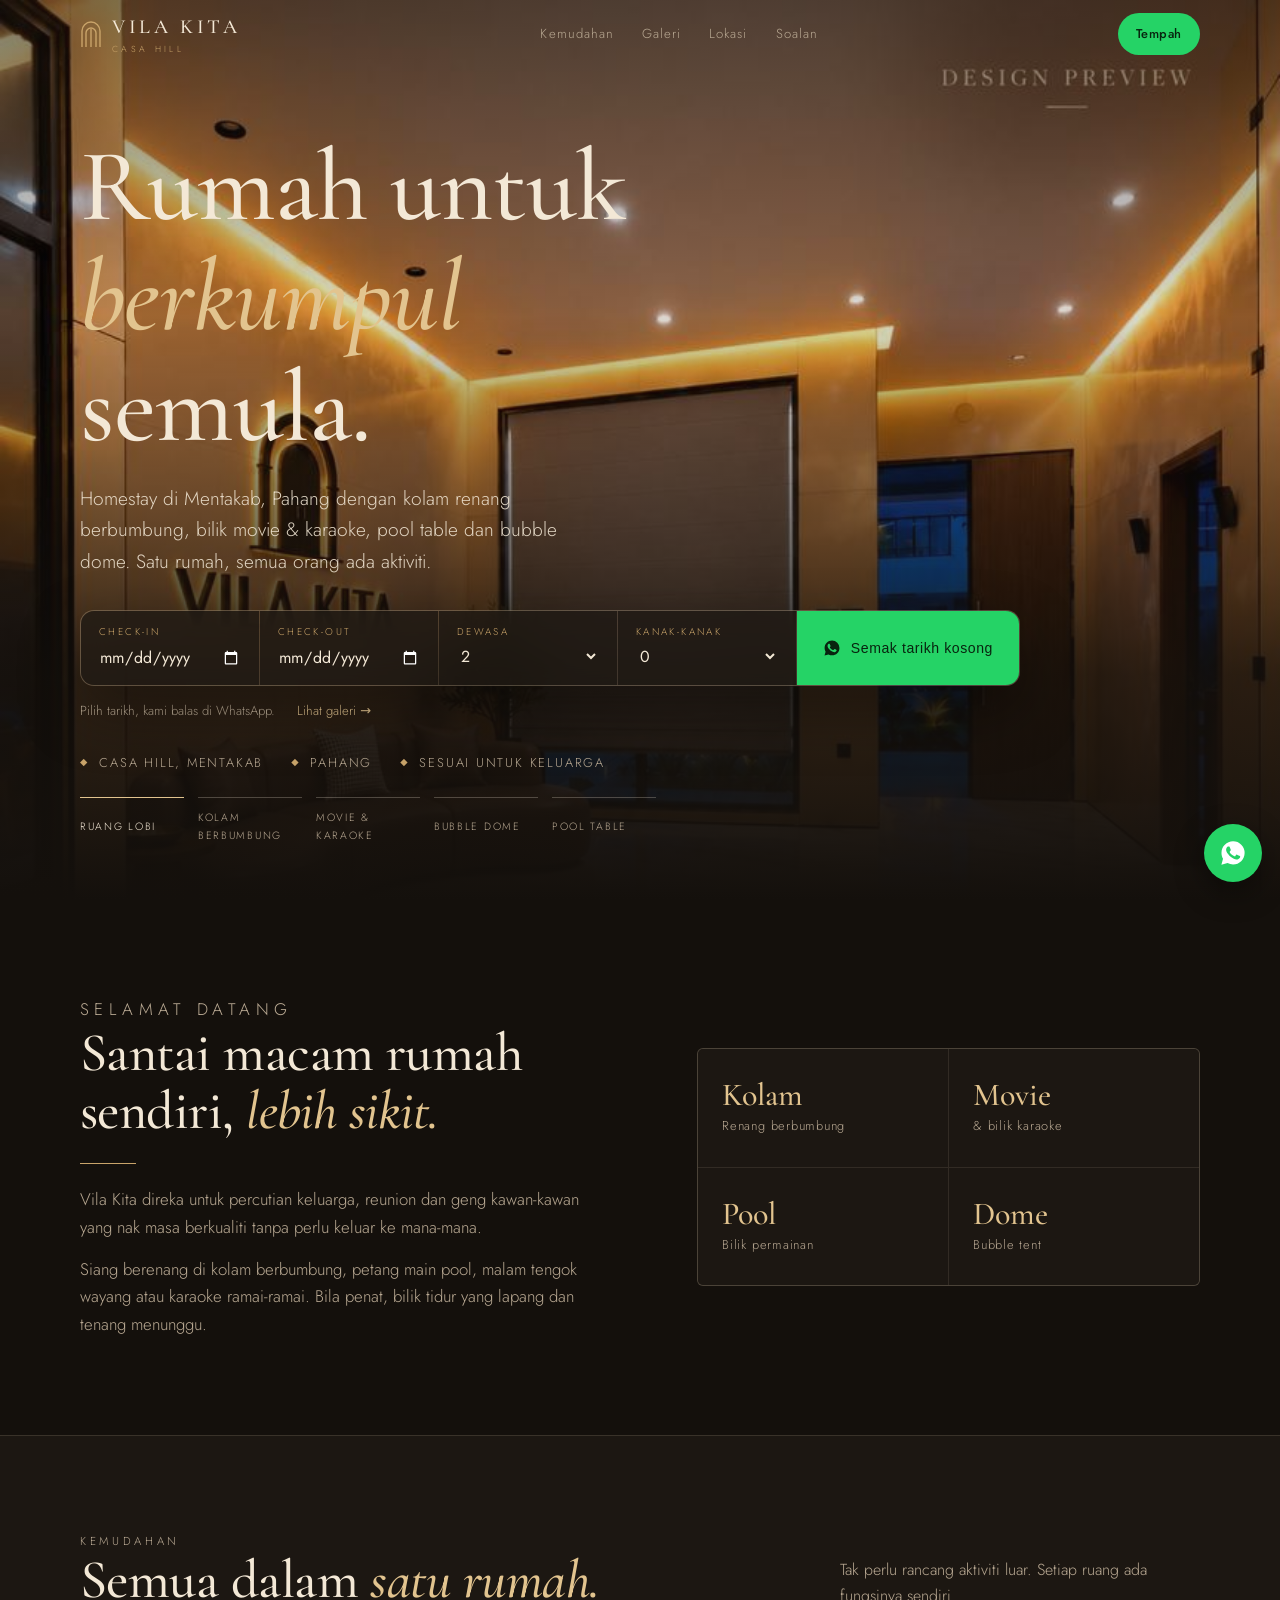
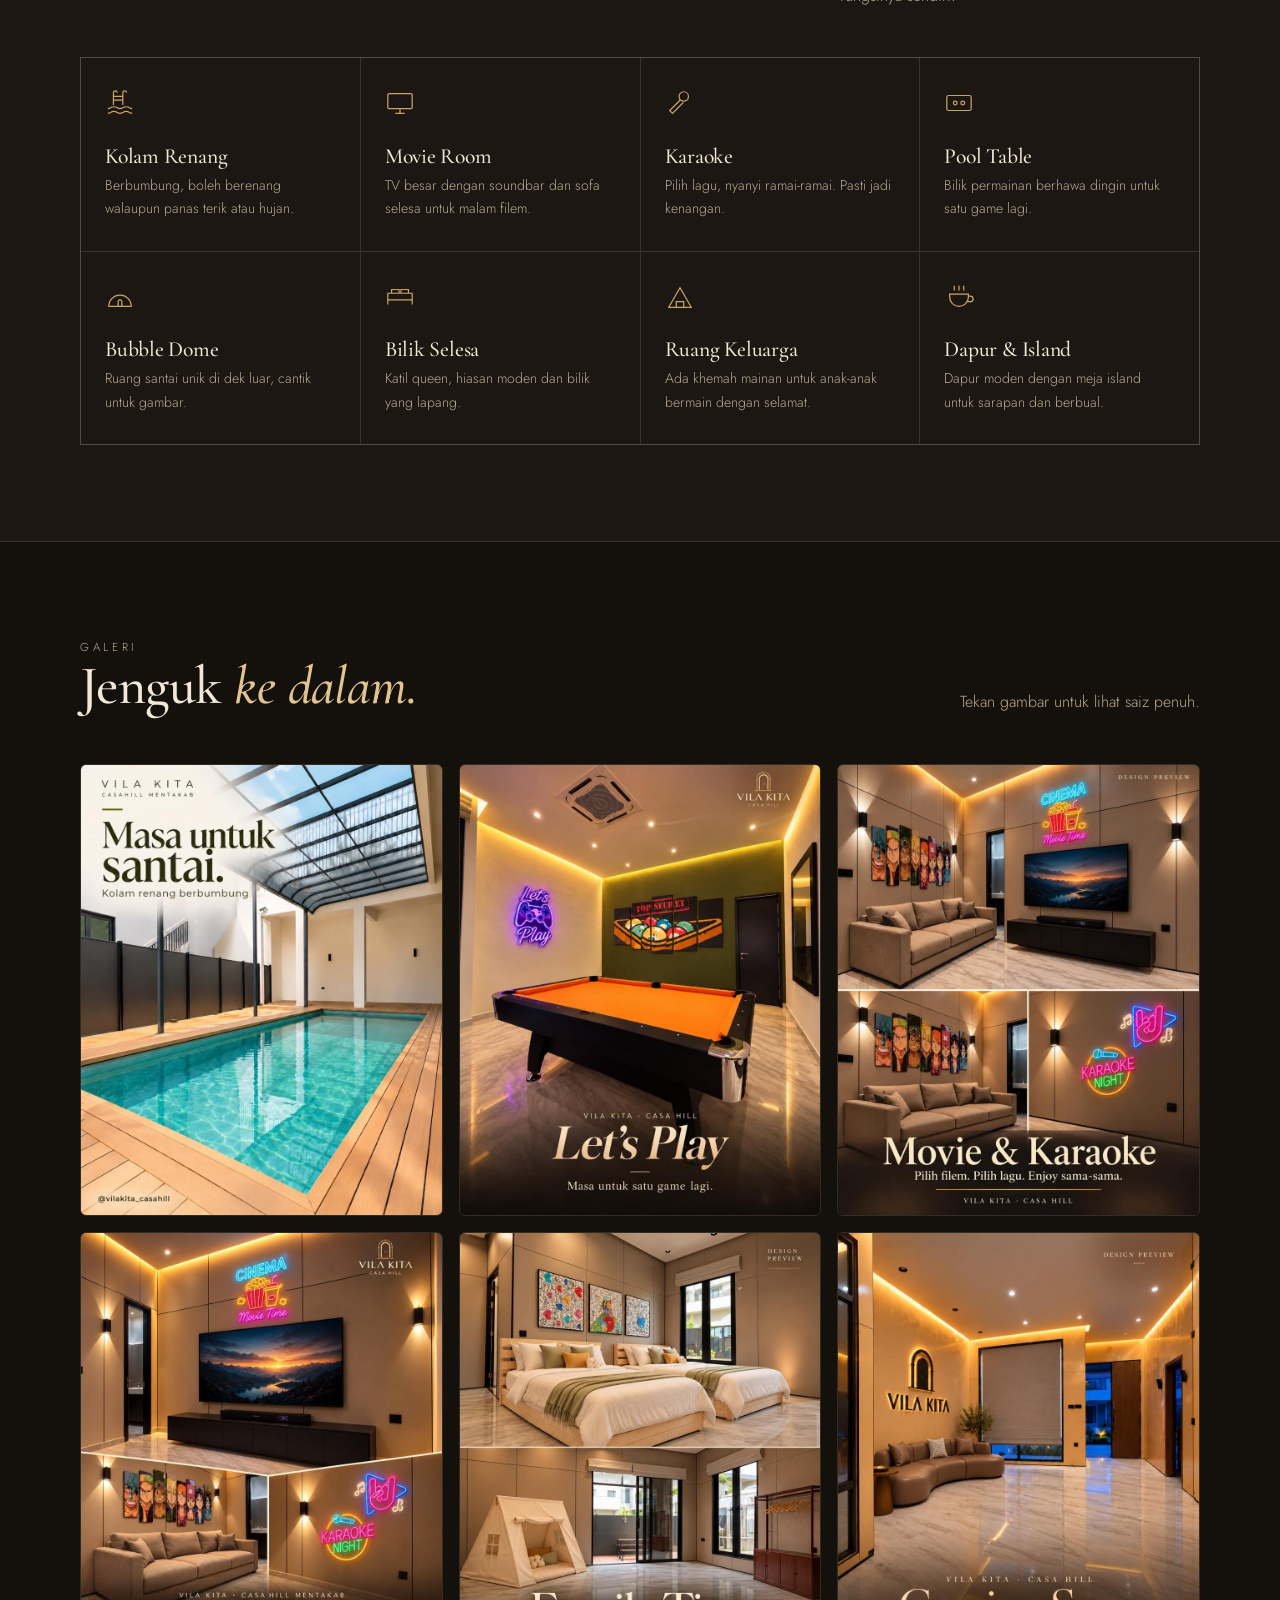
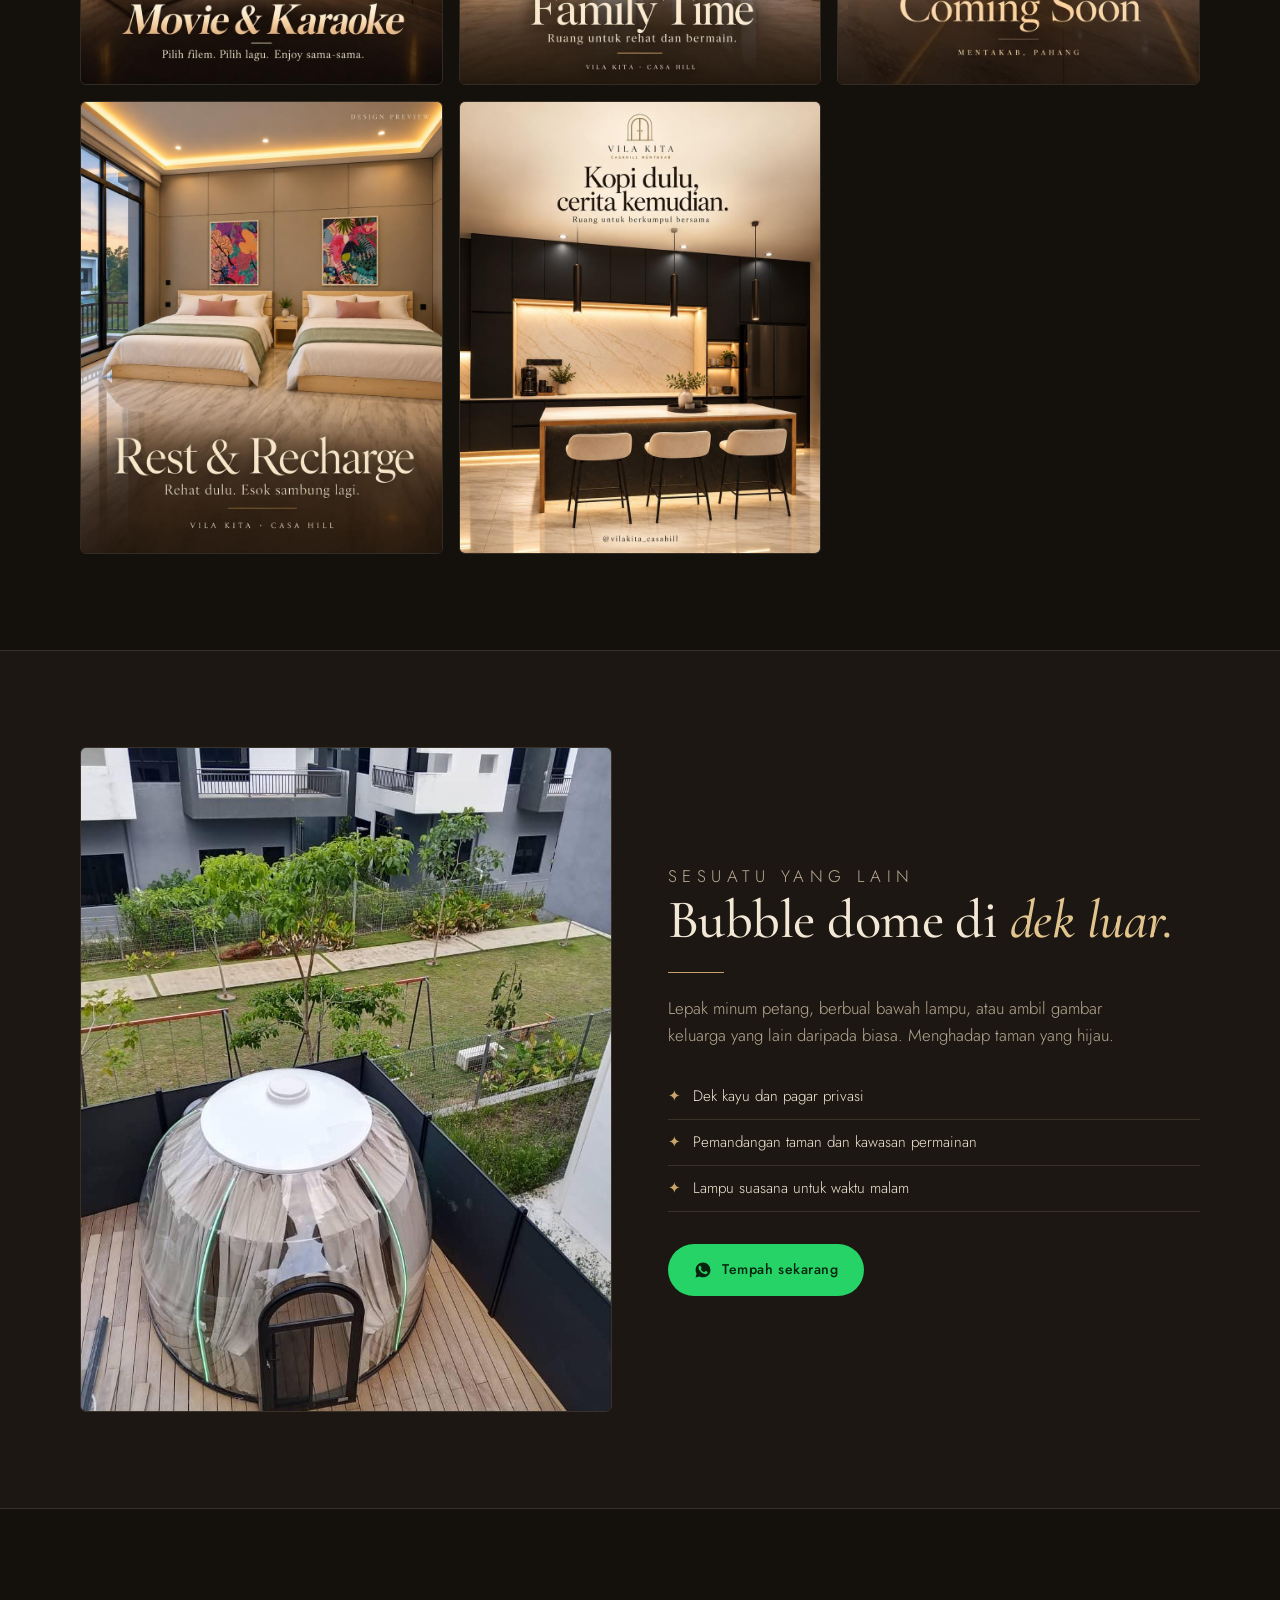
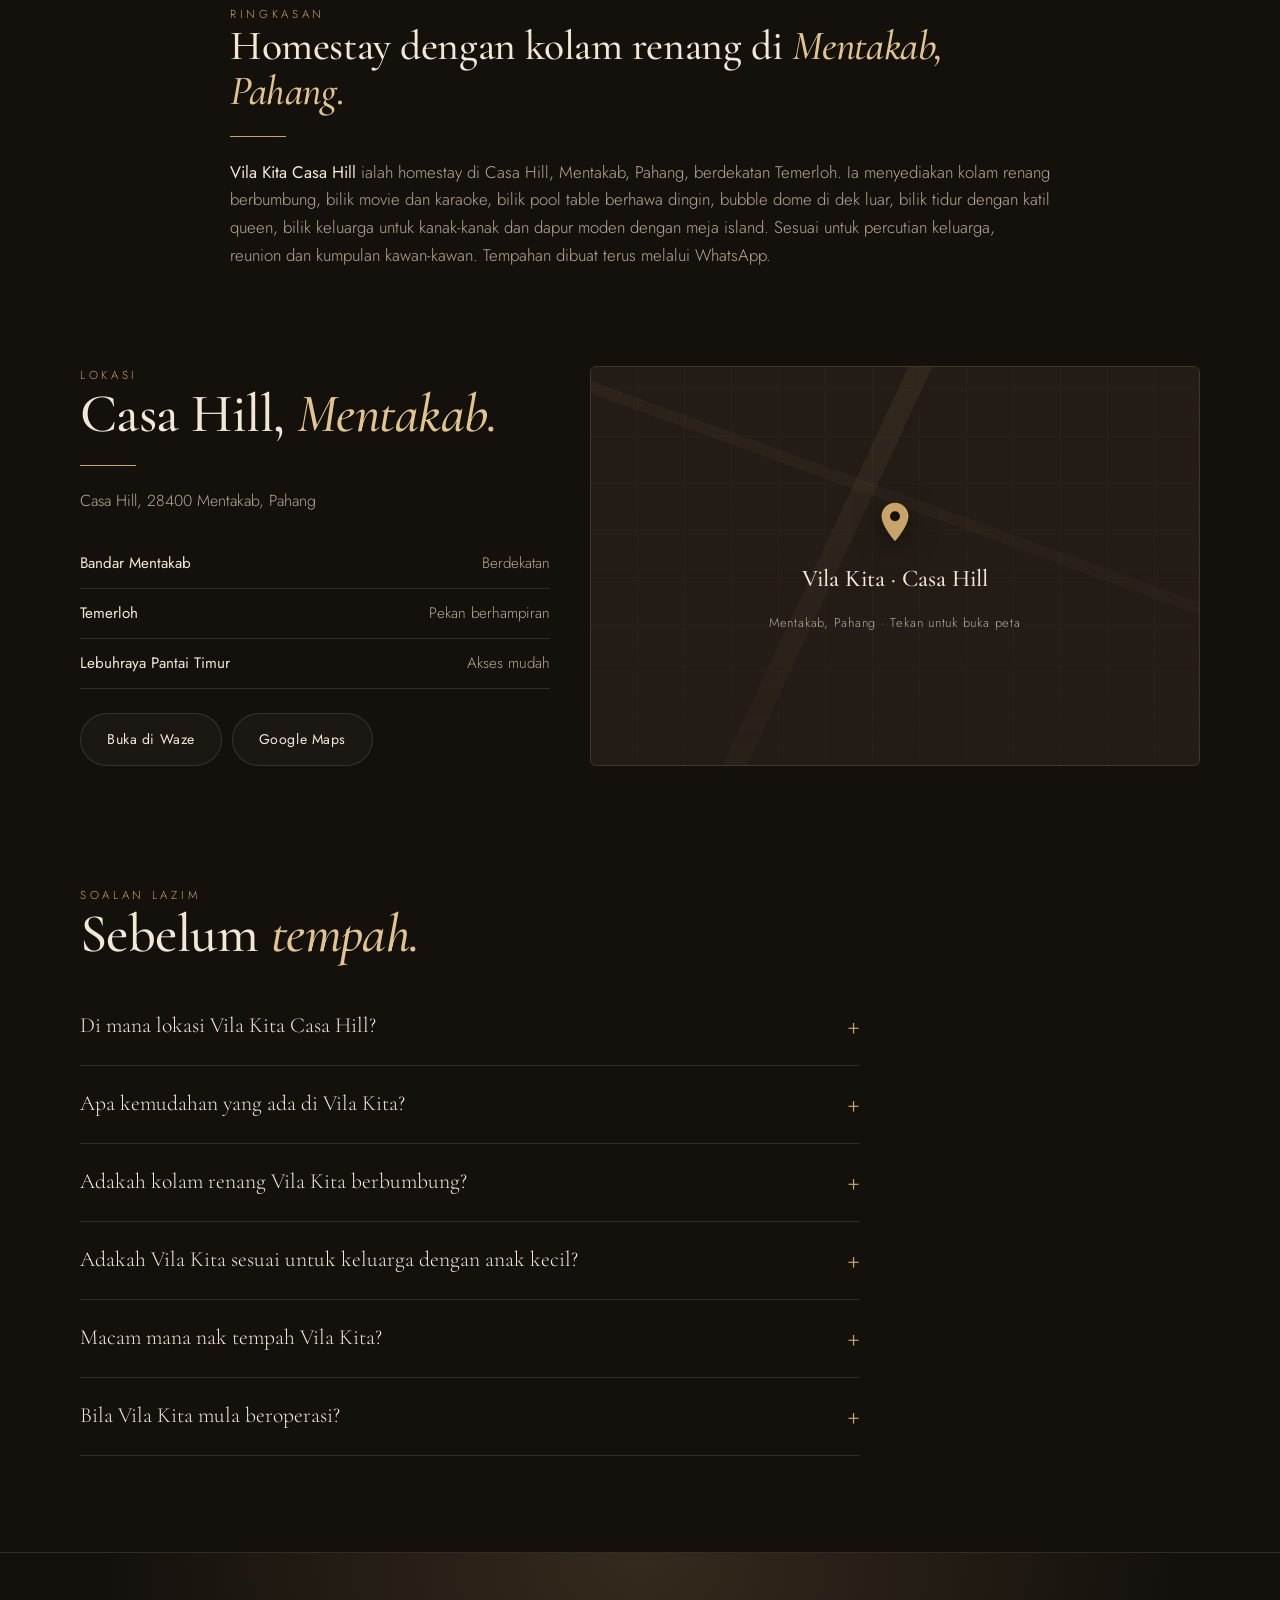
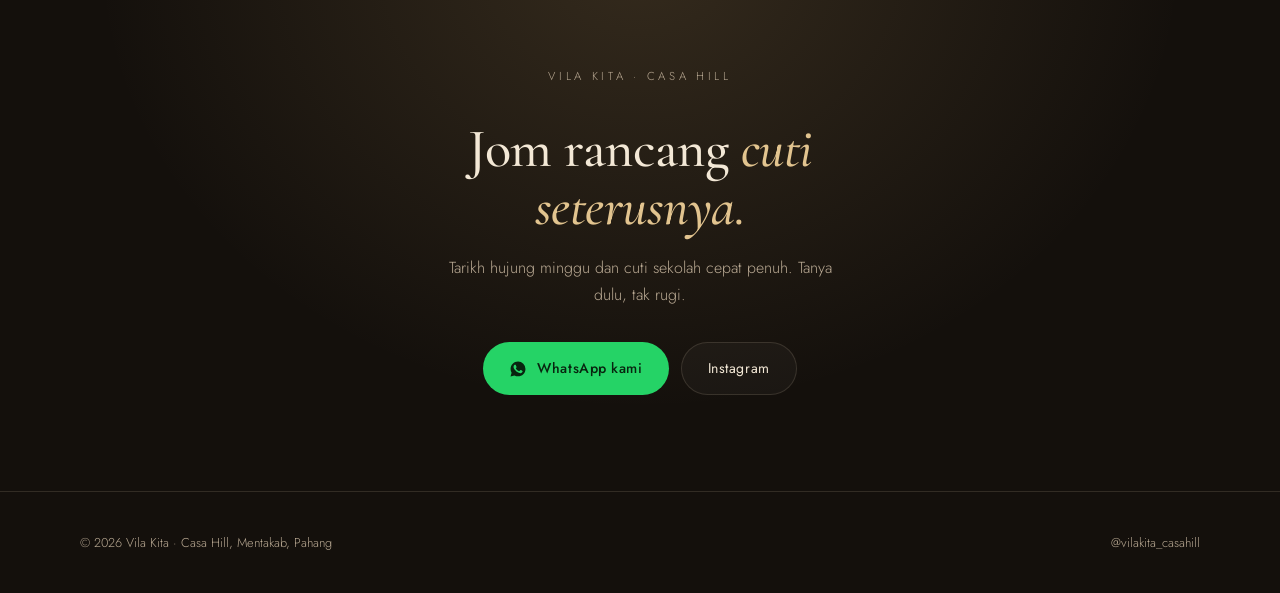
==== commit 4adc91d5: "Tukar domain placeholder kepada vilakita.vercel.app Co-Authored-By: Claude Opus 5.5 <noreply@anthrop" ====
--- a/index.html
+++ b/index.html
@@ -10,18 +10,18 @@
 <meta property="og:description" content="Homestay dengan kolam renang berbumbung, bilik movie & karaoke, pool table dan bubble dome di Mentakab, Pahang.">
 <meta property="og:type" content="website">
 <meta name="theme-color" content="#1a1410">
-<link rel="canonical" href="https://DOMAINKAU.com/">
+<link rel="canonical" href="https://vilakita.vercel.app/">
 <meta name="robots" content="index, follow, max-image-preview:large">
 <meta name="geo.region" content="MY-06">
 <meta name="geo.placename" content="Mentakab, Pahang">
 <meta name="geo.position" content="3.48475;102.33874">
 <meta name="ICBM" content="3.48475, 102.33874">
-<meta property="og:url" content="https://DOMAINKAU.com/">
-<meta property="og:image" content="https://DOMAINKAU.com/images/kolam-renang-berbumbung-homestay-mentakab.jpg">
+<meta property="og:url" content="https://vilakita.vercel.app/">
+<meta property="og:image" content="https://vilakita.vercel.app/images/kolam-renang-berbumbung-homestay-mentakab.jpg">
 <meta property="og:locale" content="ms_MY">
 <meta property="og:site_name" content="Vila Kita Casa Hill">
 <meta name="twitter:card" content="summary_large_image">
-<script type="application/ld+json">{"@context": "https://schema.org", "@type": "LodgingBusiness", "@id": "https://DOMAINKAU.com/#vilakita", "name": "Vila Kita Casa Hill", "alternateName": ["Vila Kita Mentakab", "Vila Kita Casahill"], "description": "Homestay di Casa Hill, Mentakab, Pahang dengan kolam renang berbumbung, bilik movie dan karaoke, bilik pool table, bubble dome dan ruang keluarga. Sesuai untuk percutian keluarga, reunion dan kumpulan.", "url": "https://DOMAINKAU.com/", "image": ["https://DOMAINKAU.com/images/vila-kita-lobi-mentakab.jpg", "https://DOMAINKAU.com/images/kolam-renang-berbumbung-homestay-mentakab.jpg", "https://DOMAINKAU.com/images/bilik-movie-karaoke-homestay-mentakab.jpg", "https://DOMAINKAU.com/images/bilik-tidur-queen-vila-kita.jpg", "https://DOMAINKAU.com/images/bilik-pool-table-homestay-pahang.jpg", "https://DOMAINKAU.com/images/bilik-keluarga-khemah-kanak-kanak.jpg", "https://DOMAINKAU.com/images/dapur-island-vila-kita.jpg", "https://DOMAINKAU.com/images/ruang-movie-sofa-vila-kita.jpg", "https://DOMAINKAU.com/images/bubble-dome-homestay-mentakab.jpg"], "telephone": "+60123456789", "address": {"@type": "PostalAddress", "streetAddress": "Casa Hill", "addressLocality": "Mentakab", "postalCode": "28400", "addressRegion": "Pahang", "addressCountry": "MY"}, "geo": {"@type": "GeoCoordinates", "latitude": 3.48475, "longitude": 102.33874}, "hasMap": "https://www.google.com/maps/search/?api=1&query=3.48475,102.33874", "areaServed": ["Mentakab", "Temerloh", "Pahang"], "sameAs": ["https://instagram.com/vilakita_casahill"], "amenityFeature": [{"@type": "LocationFeatureSpecification", "name": "Kolam renang berbumbung", "value": true}, {"@type": "LocationFeatureSpecification", "name": "Bilik movie", "value": true}, {"@type": "LocationFeatureSpecification", "name": "Karaoke", "value": true}, {"@type": "LocationFeatureSpecification", "name": "Pool table", "value": true}, {"@type": "LocationFeatureSpecification", "name": "Bubble dome", "value": true}, {"@type": "LocationFeatureSpecification", "name": "Bilik keluarga", "value": true}, {"@type": "LocationFeatureSpecification", "name": "Dapur lengkap", "value": true}, {"@type": "LocationFeatureSpecification", "name": "Penghawa dingin", "value": true}]}</script>
+<script type="application/ld+json">{"@context": "https://schema.org", "@type": "LodgingBusiness", "@id": "https://vilakita.vercel.app/#vilakita", "name": "Vila Kita Casa Hill", "alternateName": ["Vila Kita Mentakab", "Vila Kita Casahill"], "description": "Homestay di Casa Hill, Mentakab, Pahang dengan kolam renang berbumbung, bilik movie dan karaoke, bilik pool table, bubble dome dan ruang keluarga. Sesuai untuk percutian keluarga, reunion dan kumpulan.", "url": "https://vilakita.vercel.app/", "image": ["https://vilakita.vercel.app/images/vila-kita-lobi-mentakab.jpg", "https://vilakita.vercel.app/images/kolam-renang-berbumbung-homestay-mentakab.jpg", "https://vilakita.vercel.app/images/bilik-movie-karaoke-homestay-mentakab.jpg", "https://vilakita.vercel.app/images/bilik-tidur-queen-vila-kita.jpg", "https://vilakita.vercel.app/images/bilik-pool-table-homestay-pahang.jpg", "https://vilakita.vercel.app/images/bilik-keluarga-khemah-kanak-kanak.jpg", "https://vilakita.vercel.app/images/dapur-island-vila-kita.jpg", "https://vilakita.vercel.app/images/ruang-movie-sofa-vila-kita.jpg", "https://vilakita.vercel.app/images/bubble-dome-homestay-mentakab.jpg"], "telephone": "+60123456789", "address": {"@type": "PostalAddress", "streetAddress": "Casa Hill", "addressLocality": "Mentakab", "postalCode": "28400", "addressRegion": "Pahang", "addressCountry": "MY"}, "geo": {"@type": "GeoCoordinates", "latitude": 3.48475, "longitude": 102.33874}, "hasMap": "https://www.google.com/maps/search/?api=1&query=3.48475,102.33874", "areaServed": ["Mentakab", "Temerloh", "Pahang"], "sameAs": ["https://instagram.com/vilakita_casahill"], "amenityFeature": [{"@type": "LocationFeatureSpecification", "name": "Kolam renang berbumbung", "value": true}, {"@type": "LocationFeatureSpecification", "name": "Bilik movie", "value": true}, {"@type": "LocationFeatureSpecification", "name": "Karaoke", "value": true}, {"@type": "LocationFeatureSpecification", "name": "Pool table", "value": true}, {"@type": "LocationFeatureSpecification", "name": "Bubble dome", "value": true}, {"@type": "LocationFeatureSpecification", "name": "Bilik keluarga", "value": true}, {"@type": "LocationFeatureSpecification", "name": "Dapur lengkap", "value": true}, {"@type": "LocationFeatureSpecification", "name": "Penghawa dingin", "value": true}]}</script>
 <script type="application/ld+json">{"@context": "https://schema.org", "@type": "FAQPage", "mainEntity": [{"@type": "Question", "name": "Di mana lokasi Vila Kita Casa Hill?", "acceptedAnswer": {"@type": "Answer", "text": "Vila Kita terletak di Casa Hill, 28400 Mentakab, Pahang, Malaysia. Koordinat: 3.48475, 102.33874. Boleh dicari terus di Waze dan Google Maps."}}, {"@type": "Question", "name": "Apa kemudahan yang ada di Vila Kita?", "acceptedAnswer": {"@type": "Answer", "text": "Kolam renang berbumbung, bilik movie dan karaoke, bilik pool table berhawa dingin, bubble dome di dek luar, bilik tidur dengan katil queen, bilik keluarga dengan khemah kanak-kanak, serta dapur moden dengan meja island."}}, {"@type": "Question", "name": "Adakah kolam renang Vila Kita berbumbung?", "acceptedAnswer": {"@type": "Answer", "text": "Ya. Kolam renang di Vila Kita berbumbung, jadi tetamu boleh berenang walaupun cuaca panas atau hujan."}}, {"@type": "Question", "name": "Adakah Vila Kita sesuai untuk keluarga dengan anak kecil?", "acceptedAnswer": {"@type": "Answer", "text": "Ya. Ada bilik keluarga dengan khemah mainan kanak-kanak, ruang lapang, dan aktiviti dalam rumah seperti movie, karaoke dan pool table."}}, {"@type": "Question", "name": "Macam mana nak tempah Vila Kita?", "acceptedAnswer": {"@type": "Answer", "text": "Tempahan dibuat terus melalui WhatsApp. Hantar tarikh dan jumlah tetamu untuk semakan tarikh kosong dan harga."}}, {"@type": "Question", "name": "Bila Vila Kita mula beroperasi?", "acceptedAnswer": {"@type": "Answer", "text": "Vila Kita akan dibuka tidak lama lagi. Tetamu boleh WhatsApp sekarang untuk daftar minat dan tempahan awal."}}]}</script>
 
 <link rel="preconnect" href="https://fonts.googleapis.com">
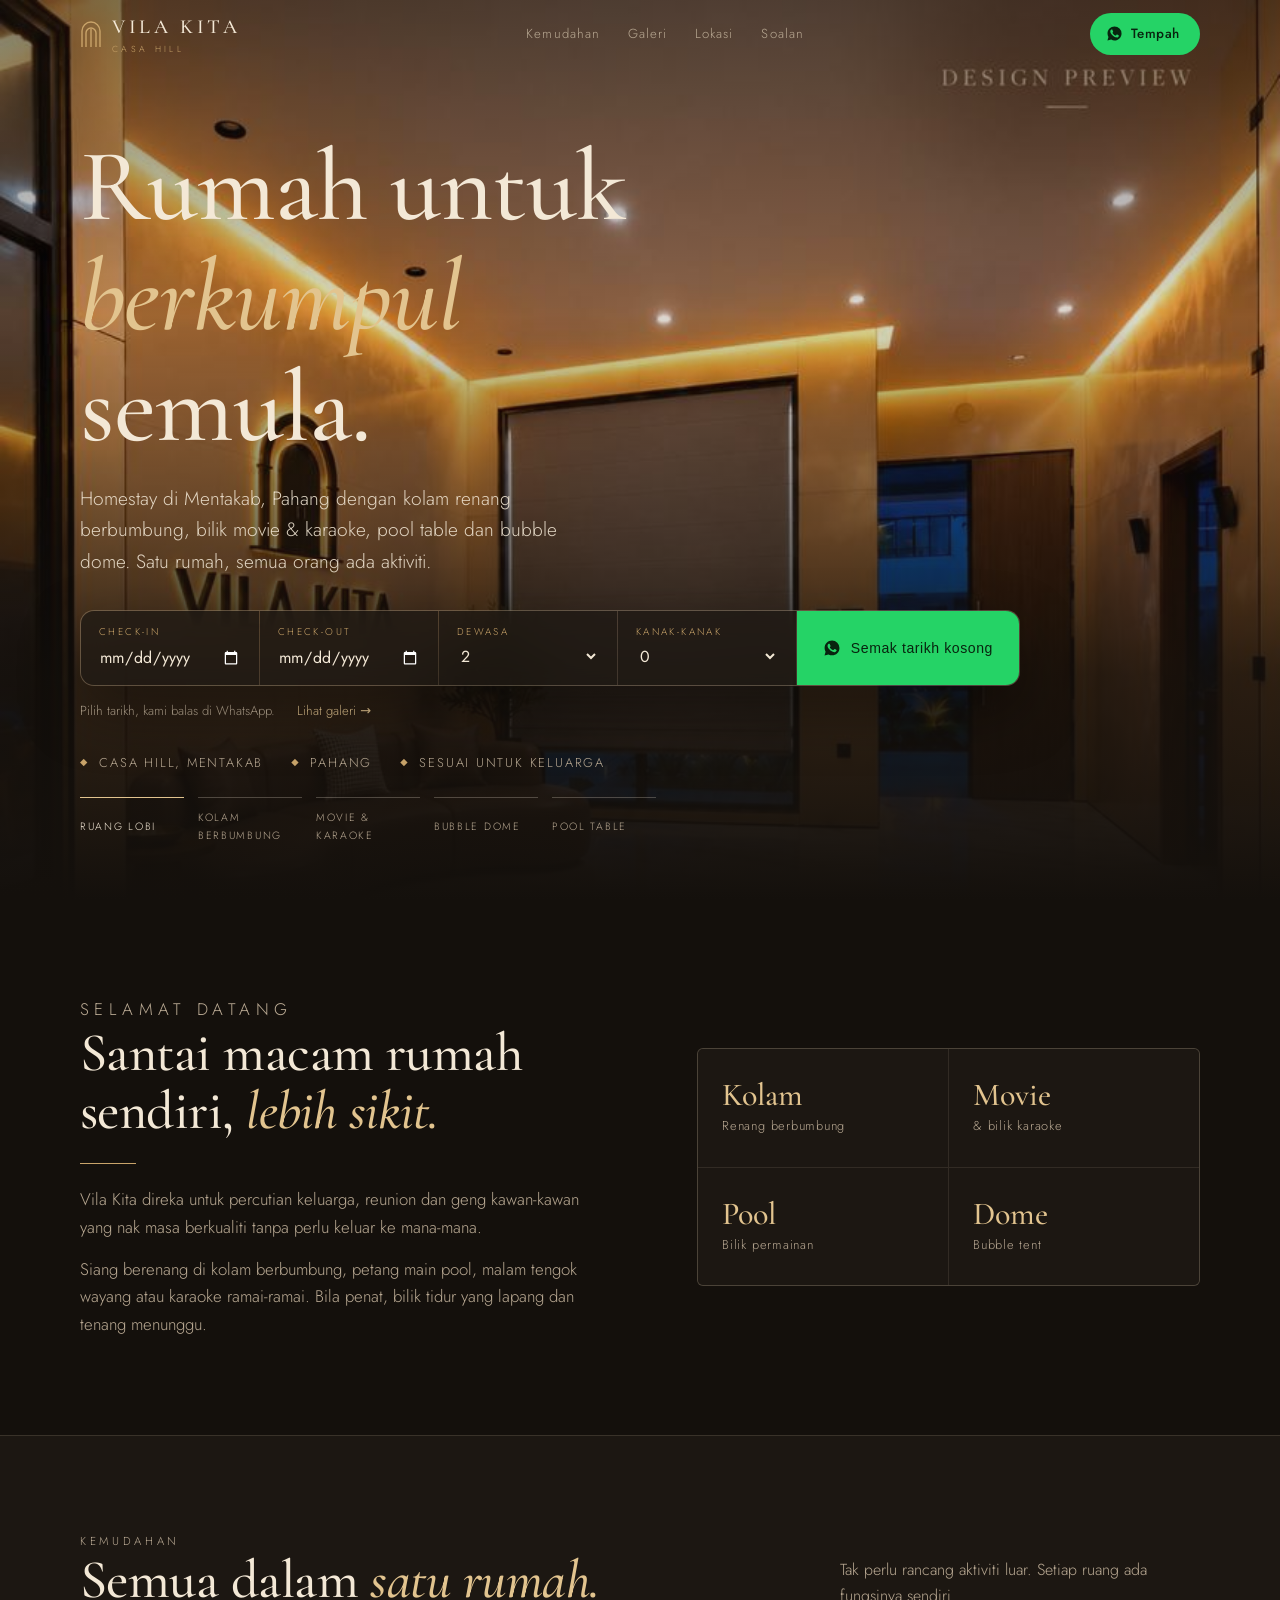
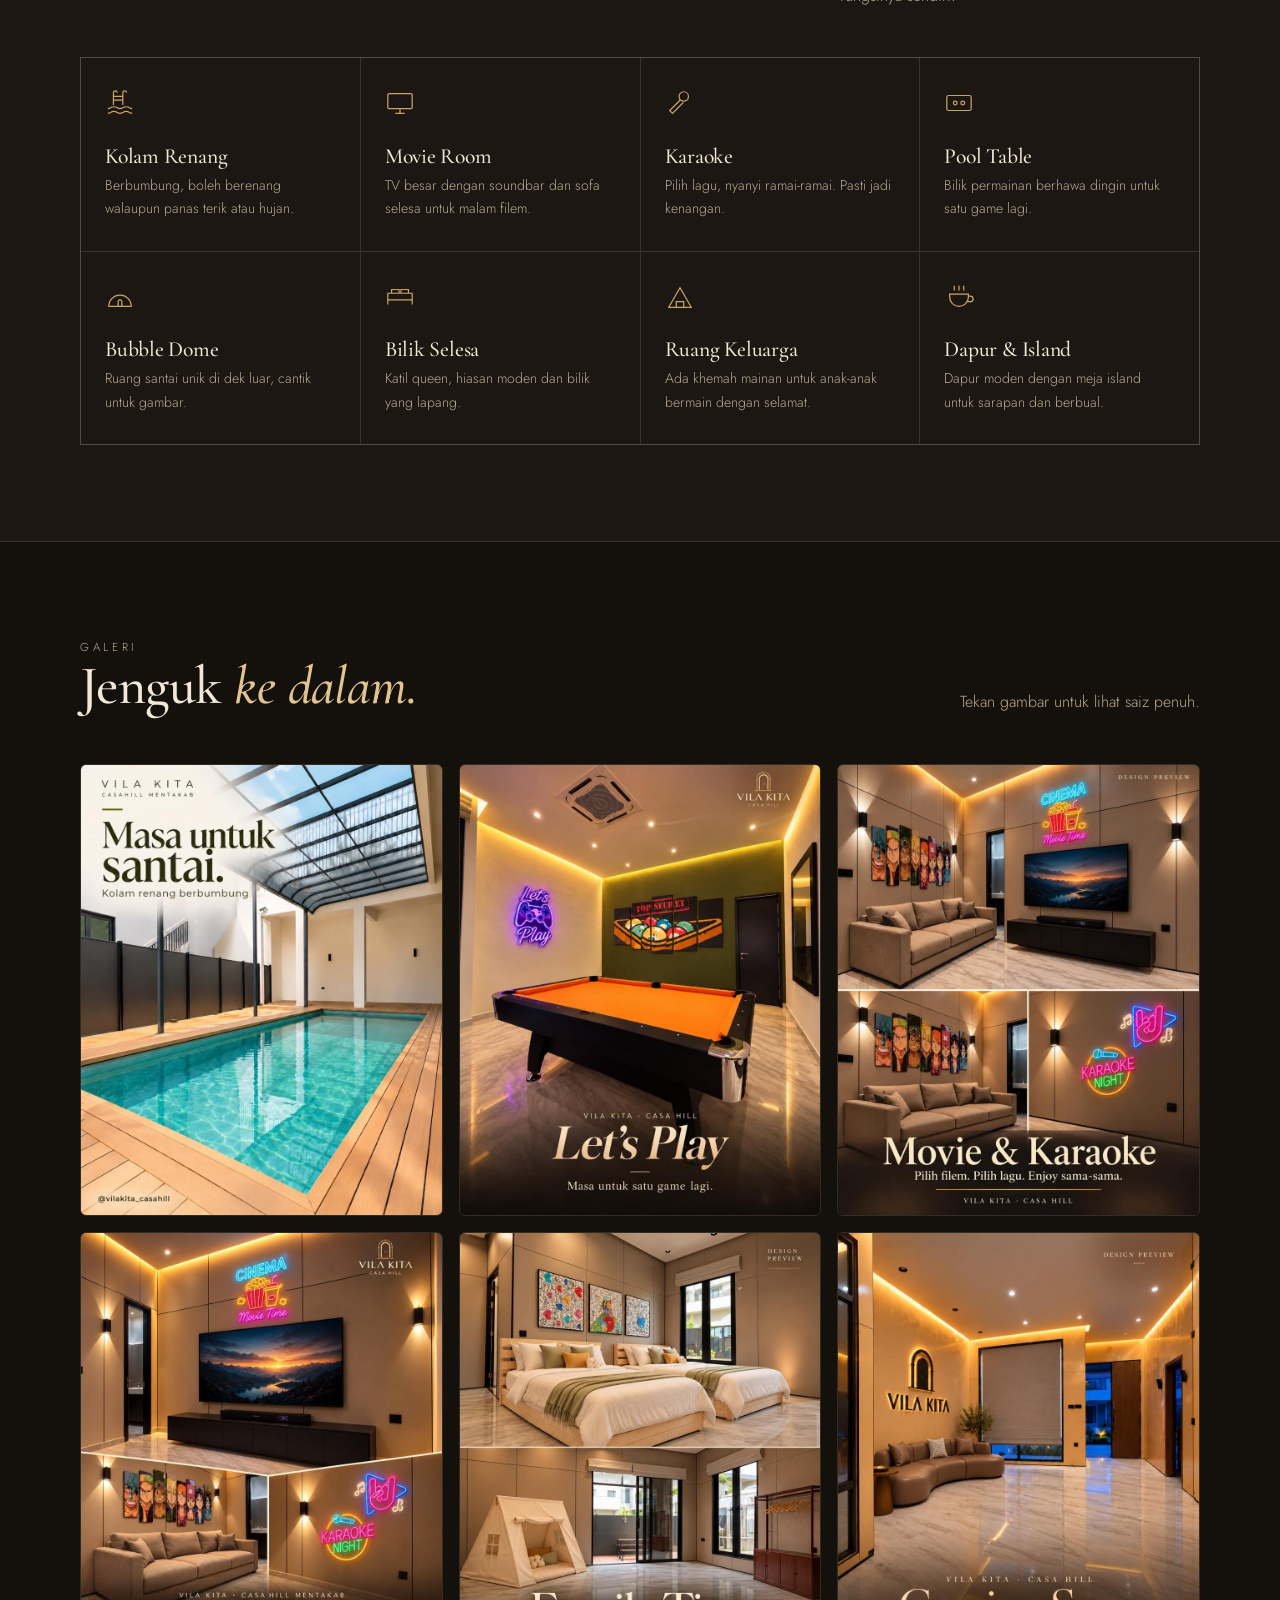
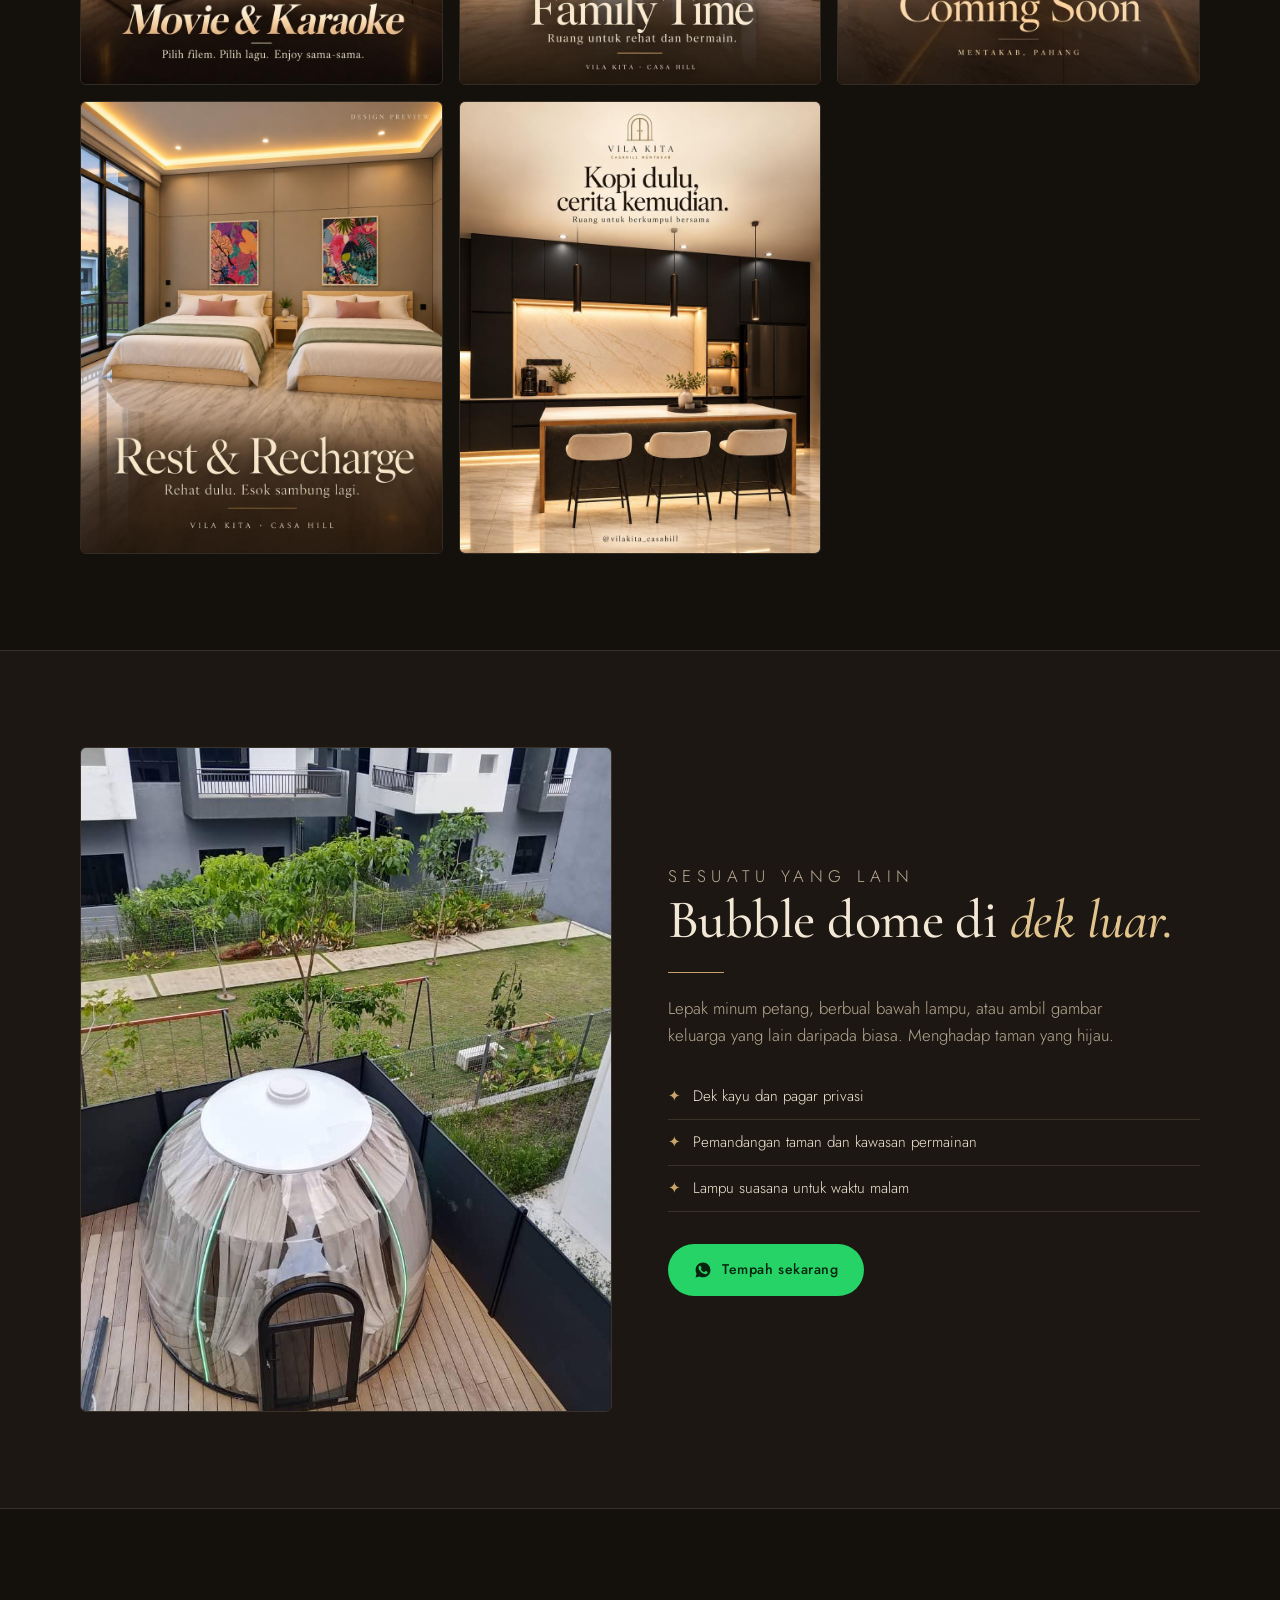
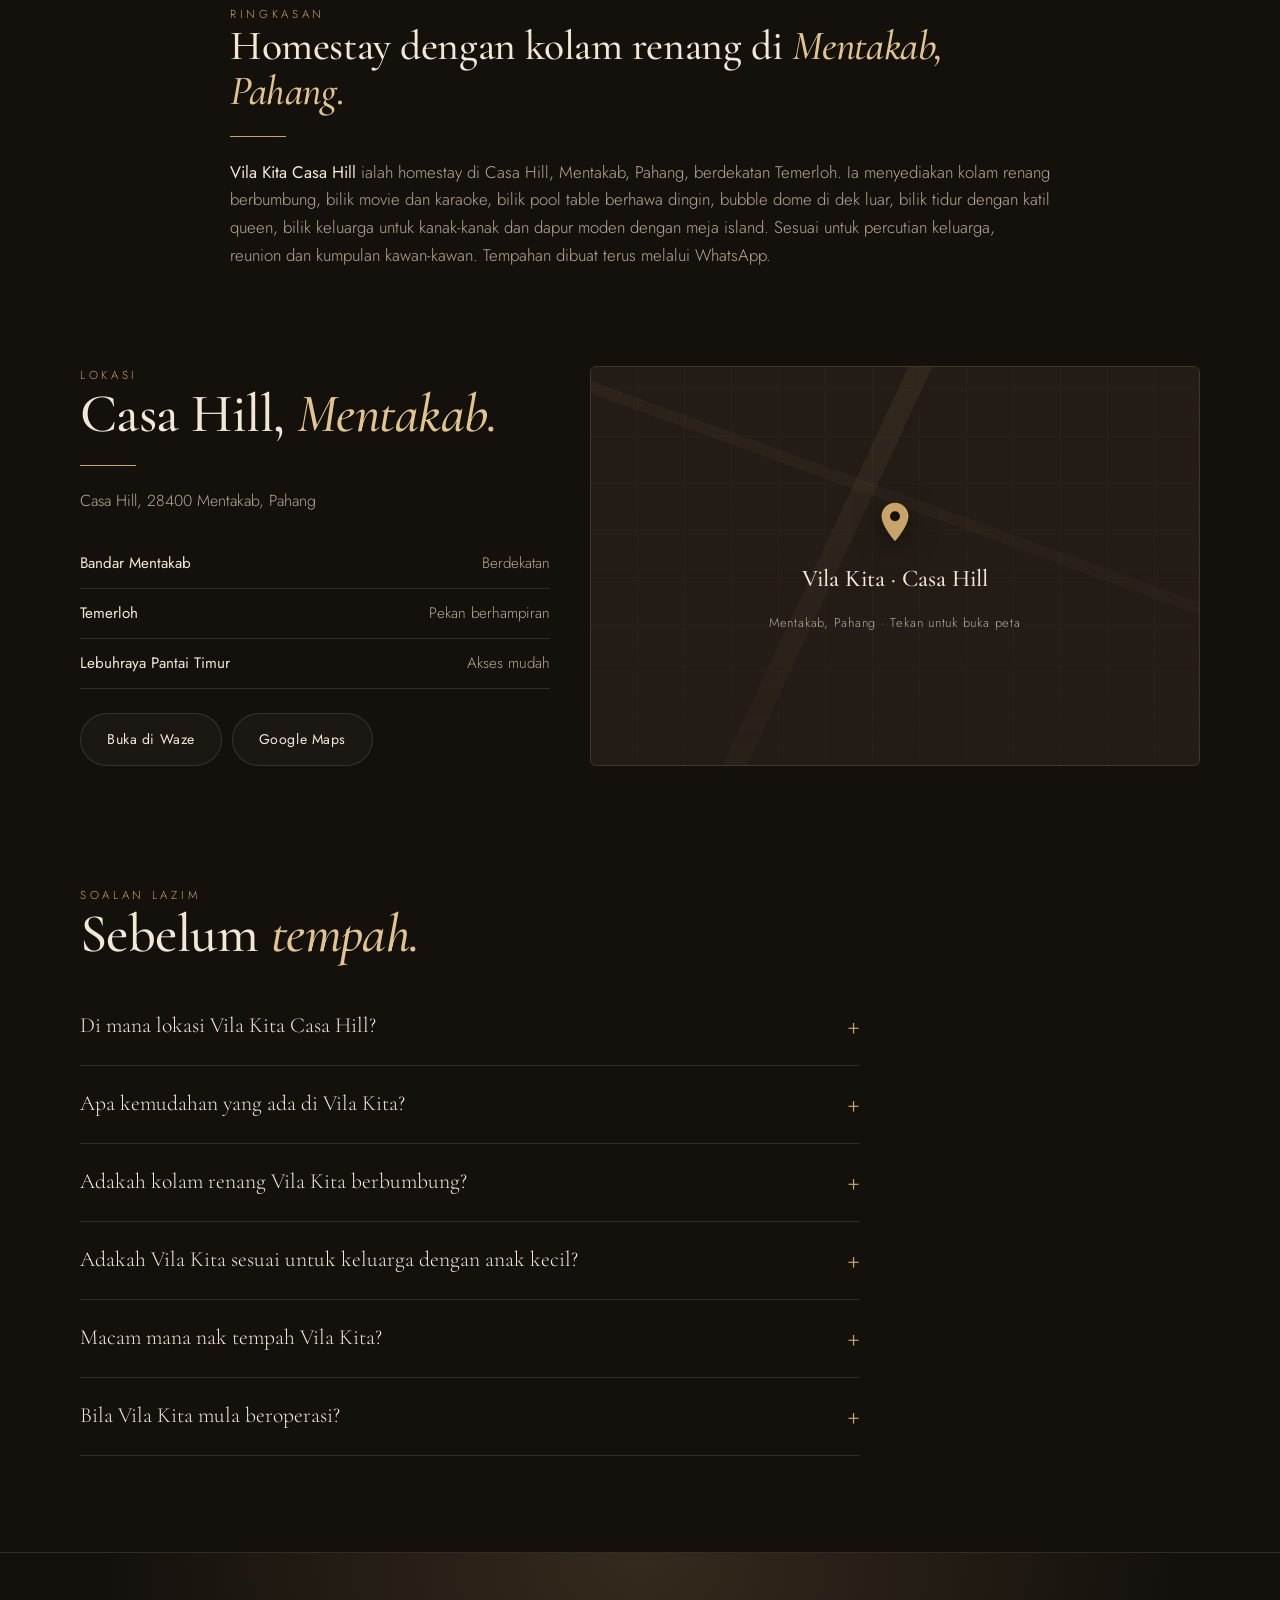
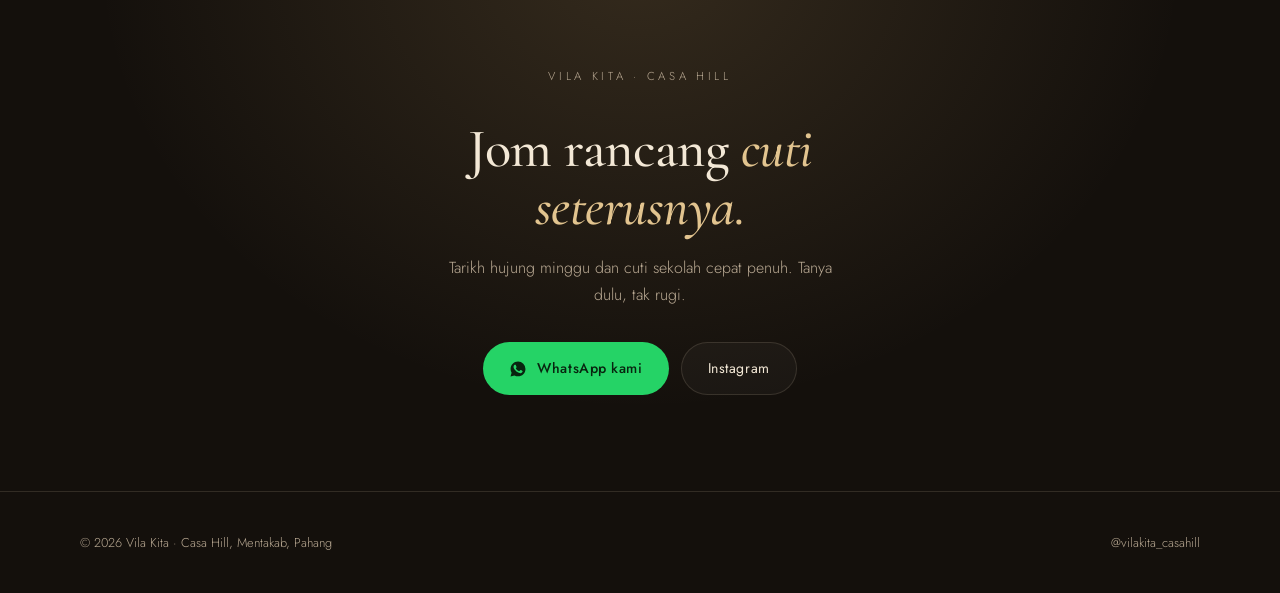
==== commit 8a964e56: "Buang butang WhatsApp terapung, butang Tempah ada logo WA dan efek denyut Co-Authored-By: Claude Opu" ====
--- a/index.html
+++ b/index.html
@@ -21,7 +21,7 @@
 <meta property="og:locale" content="ms_MY">
 <meta property="og:site_name" content="Vila Kita Casa Hill">
 <meta name="twitter:card" content="summary_large_image">
-<script type="application/ld+json">{"@context": "https://schema.org", "@type": "LodgingBusiness", "@id": "https://vilakita.vercel.app/#vilakita", "name": "Vila Kita Casa Hill", "alternateName": ["Vila Kita Mentakab", "Vila Kita Casahill"], "description": "Homestay di Casa Hill, Mentakab, Pahang dengan kolam renang berbumbung, bilik movie dan karaoke, bilik pool table, bubble dome dan ruang keluarga. Sesuai untuk percutian keluarga, reunion dan kumpulan.", "url": "https://vilakita.vercel.app/", "image": ["https://vilakita.vercel.app/images/vila-kita-lobi-mentakab.jpg", "https://vilakita.vercel.app/images/kolam-renang-berbumbung-homestay-mentakab.jpg", "https://vilakita.vercel.app/images/bilik-movie-karaoke-homestay-mentakab.jpg", "https://vilakita.vercel.app/images/bilik-tidur-queen-vila-kita.jpg", "https://vilakita.vercel.app/images/bilik-pool-table-homestay-pahang.jpg", "https://vilakita.vercel.app/images/bilik-keluarga-khemah-kanak-kanak.jpg", "https://vilakita.vercel.app/images/dapur-island-vila-kita.jpg", "https://vilakita.vercel.app/images/ruang-movie-sofa-vila-kita.jpg", "https://vilakita.vercel.app/images/bubble-dome-homestay-mentakab.jpg"], "telephone": "+60123456789", "address": {"@type": "PostalAddress", "streetAddress": "Casa Hill", "addressLocality": "Mentakab", "postalCode": "28400", "addressRegion": "Pahang", "addressCountry": "MY"}, "geo": {"@type": "GeoCoordinates", "latitude": 3.48475, "longitude": 102.33874}, "hasMap": "https://www.google.com/maps/search/?api=1&query=3.48475,102.33874", "areaServed": ["Mentakab", "Temerloh", "Pahang"], "sameAs": ["https://instagram.com/vilakita_casahill"], "amenityFeature": [{"@type": "LocationFeatureSpecification", "name": "Kolam renang berbumbung", "value": true}, {"@type": "LocationFeatureSpecification", "name": "Bilik movie", "value": true}, {"@type": "LocationFeatureSpecification", "name": "Karaoke", "value": true}, {"@type": "LocationFeatureSpecification", "name": "Pool table", "value": true}, {"@type": "LocationFeatureSpecification", "name": "Bubble dome", "value": true}, {"@type": "LocationFeatureSpecification", "name": "Bilik keluarga", "value": true}, {"@type": "LocationFeatureSpecification", "name": "Dapur lengkap", "value": true}, {"@type": "LocationFeatureSpecification", "name": "Penghawa dingin", "value": true}]}</script>
+<script type="application/ld+json">{"@context": "https://schema.org", "@type": "LodgingBusiness", "@id": "https://vilakita.vercel.app/#vilakita", "name": "Vila Kita Casa Hill", "alternateName": ["Vila Kita Mentakab", "Vila Kita Casahill"], "description": "Homestay di Casa Hill, Mentakab, Pahang dengan kolam renang berbumbung, bilik movie dan karaoke, bilik pool table, bubble dome dan ruang keluarga. Sesuai untuk percutian keluarga, reunion dan kumpulan.", "url": "https://vilakita.vercel.app/", "image": ["https://vilakita.vercel.app/images/vila-kita-lobi-mentakab.jpg", "https://vilakita.vercel.app/images/kolam-renang-berbumbung-homestay-mentakab.jpg", "https://vilakita.vercel.app/images/bilik-movie-karaoke-homestay-mentakab.jpg", "https://vilakita.vercel.app/images/bilik-tidur-queen-vila-kita.jpg", "https://vilakita.vercel.app/images/bilik-pool-table-homestay-pahang.jpg", "https://vilakita.vercel.app/images/bilik-keluarga-khemah-kanak-kanak.jpg", "https://vilakita.vercel.app/images/dapur-island-vila-kita.jpg", "https://vilakita.vercel.app/images/ruang-movie-sofa-vila-kita.jpg", "https://vilakita.vercel.app/images/bubble-dome-homestay-mentakab.jpg"], "telephone": "+601114987898", "address": {"@type": "PostalAddress", "streetAddress": "Casa Hill", "addressLocality": "Mentakab", "postalCode": "28400", "addressRegion": "Pahang", "addressCountry": "MY"}, "geo": {"@type": "GeoCoordinates", "latitude": 3.48475, "longitude": 102.33874}, "hasMap": "https://www.google.com/maps/search/?api=1&query=3.48475,102.33874", "areaServed": ["Mentakab", "Temerloh", "Pahang"], "sameAs": ["https://instagram.com/vilakita_casahill"], "amenityFeature": [{"@type": "LocationFeatureSpecification", "name": "Kolam renang berbumbung", "value": true}, {"@type": "LocationFeatureSpecification", "name": "Bilik movie", "value": true}, {"@type": "LocationFeatureSpecification", "name": "Karaoke", "value": true}, {"@type": "LocationFeatureSpecification", "name": "Pool table", "value": true}, {"@type": "LocationFeatureSpecification", "name": "Bubble dome", "value": true}, {"@type": "LocationFeatureSpecification", "name": "Bilik keluarga", "value": true}, {"@type": "LocationFeatureSpecification", "name": "Dapur lengkap", "value": true}, {"@type": "LocationFeatureSpecification", "name": "Penghawa dingin", "value": true}]}</script>
 <script type="application/ld+json">{"@context": "https://schema.org", "@type": "FAQPage", "mainEntity": [{"@type": "Question", "name": "Di mana lokasi Vila Kita Casa Hill?", "acceptedAnswer": {"@type": "Answer", "text": "Vila Kita terletak di Casa Hill, 28400 Mentakab, Pahang, Malaysia. Koordinat: 3.48475, 102.33874. Boleh dicari terus di Waze dan Google Maps."}}, {"@type": "Question", "name": "Apa kemudahan yang ada di Vila Kita?", "acceptedAnswer": {"@type": "Answer", "text": "Kolam renang berbumbung, bilik movie dan karaoke, bilik pool table berhawa dingin, bubble dome di dek luar, bilik tidur dengan katil queen, bilik keluarga dengan khemah kanak-kanak, serta dapur moden dengan meja island."}}, {"@type": "Question", "name": "Adakah kolam renang Vila Kita berbumbung?", "acceptedAnswer": {"@type": "Answer", "text": "Ya. Kolam renang di Vila Kita berbumbung, jadi tetamu boleh berenang walaupun cuaca panas atau hujan."}}, {"@type": "Question", "name": "Adakah Vila Kita sesuai untuk keluarga dengan anak kecil?", "acceptedAnswer": {"@type": "Answer", "text": "Ya. Ada bilik keluarga dengan khemah mainan kanak-kanak, ruang lapang, dan aktiviti dalam rumah seperti movie, karaoke dan pool table."}}, {"@type": "Question", "name": "Macam mana nak tempah Vila Kita?", "acceptedAnswer": {"@type": "Answer", "text": "Tempahan dibuat terus melalui WhatsApp. Hantar tarikh dan jumlah tetamu untuk semakan tarikh kosong dan harga."}}, {"@type": "Question", "name": "Bila Vila Kita mula beroperasi?", "acceptedAnswer": {"@type": "Answer", "text": "Vila Kita akan dibuka tidak lama lagi. Tetamu boleh WhatsApp sekarang untuk daftar minat dan tempahan awal."}}]}</script>
 
 <link rel="preconnect" href="https://fonts.googleapis.com">
@@ -67,7 +67,8 @@
 .btn-wa{background:var(--wa);color:#08240f;font-weight:500}
 .btn-ghost{border:1px solid var(--line);color:var(--cream);background:rgba(255,255,255,.03)}
 .btn svg{width:18px;height:18px}
-.nav-cta{padding:10px 18px;font-size:.8rem}
+.nav-cta{padding:10px 20px 10px 16px;font-size:.84rem;gap:8px;animation:pulse 2.6s infinite}
+.nav-cta svg{width:17px;height:17px}
 
 /* hero */
 .hero{position:relative;min-height:100svh;display:flex;align-items:flex-end;padding:110px 0 56px;overflow:hidden}
@@ -176,10 +177,8 @@
 footer{padding:40px 0;border-top:1px solid var(--line);font-size:.8rem;color:var(--muted)}
 footer .wrap{display:flex;justify-content:space-between;gap:16px;flex-wrap:wrap}
 
-/* floating wa */
-.fab{position:fixed;right:18px;bottom:18px;z-index:60;width:58px;height:58px;border-radius:50%;background:var(--wa);display:grid;place-items:center;box-shadow:0 10px 30px rgba(0,0,0,.4);animation:pulse 2.6s infinite}
-.fab svg{width:28px;height:28px;fill:#fff}
-@keyframes pulse{0%,100%{box-shadow:0 0 0 0 rgba(37,211,102,.5),0 10px 30px rgba(0,0,0,.4)}50%{box-shadow:0 0 0 14px rgba(37,211,102,0),0 10px 30px rgba(0,0,0,.4)}}
+/* denyut butang tempah */
+@keyframes pulse{0%{box-shadow:0 0 0 0 rgba(37,211,102,.55)}70%,100%{box-shadow:0 0 0 12px rgba(37,211,102,0)}}
 
 /* lightbox */
 .lb{position:fixed;inset:0;z-index:100;background:rgba(10,8,6,.94);display:none;align-items:center;justify-content:center;padding:20px}
@@ -203,7 +202,7 @@
 @media (max-width:520px){
   .fgrid{grid-template-columns:1fr}
   .fld{padding:12px 14px}
-  .nav-cta{display:none}
+  .nav-cta{padding:9px 16px 9px 13px;font-size:.8rem}
   .gallery{columns:1}
 }
 @media (prefers-reduced-motion:reduce){*{animation:none!important;transition:none!important}.reveal{opacity:1;transform:none}}
@@ -220,7 +219,7 @@
     <div class="navlinks">
       <a href="#kemudahan">Kemudahan</a><a href="#galeri">Galeri</a><a href="#lokasi">Lokasi</a><a href="#soalan">Soalan</a>
     </div>
-    <a class="btn btn-wa nav-cta" href="#tempah">Tempah</a>
+    <a class="btn btn-wa nav-cta" href="#tempah"><svg viewBox="0 0 24 24" fill="currentColor"><use href="#wa"/></svg>Tempah</a>
   </div>
 </nav>
 
@@ -390,7 +389,6 @@
   </div>
 </footer>
 
-<a class="fab wa-link" href="#" aria-label="WhatsApp"><svg viewBox="0 0 24 24"><use href="#wa"/></svg></a>
 
 <div class="lb" id="lb" role="dialog" aria-modal="true">
   <button class="x" aria-label="Tutup">×</button>
@@ -404,7 +402,7 @@
 <script>
 /* ============ CONFIG: ubah maklumat di sini ============ */
 const CONFIG = {
-  whatsapp: "60123456789",          // nombor WhatsApp, format 60xxxxxxxxx (tanpa + atau -)
+  whatsapp: "601114987898",          // nombor WhatsApp, format 60xxxxxxxxx (tanpa + atau -)
   message:  "Hai Vila Kita, saya nak tanya tarikh kosong dan harga untuk homestay.",
   instagram:"vilakita_casahill",
   address:  "Casa Hill, 28400 Mentakab, Pahang",   // alamat yang dipaparkan
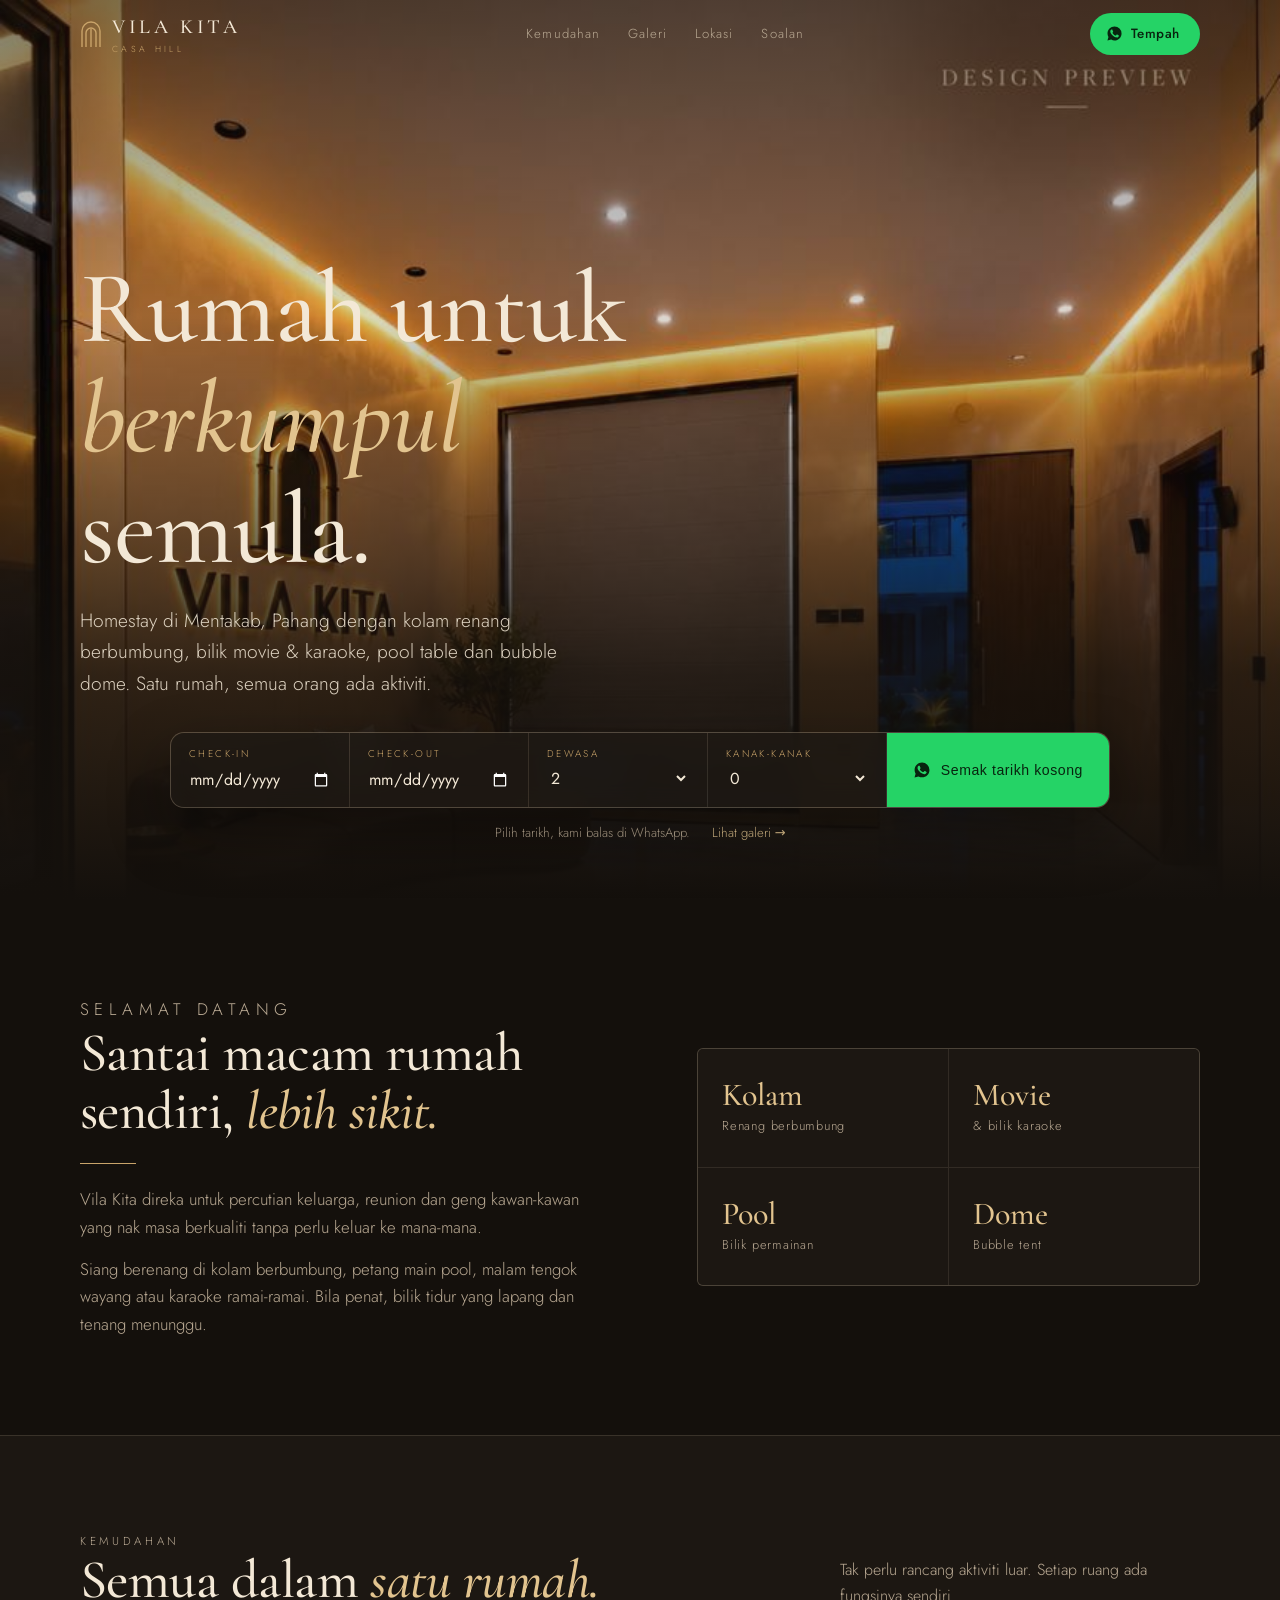
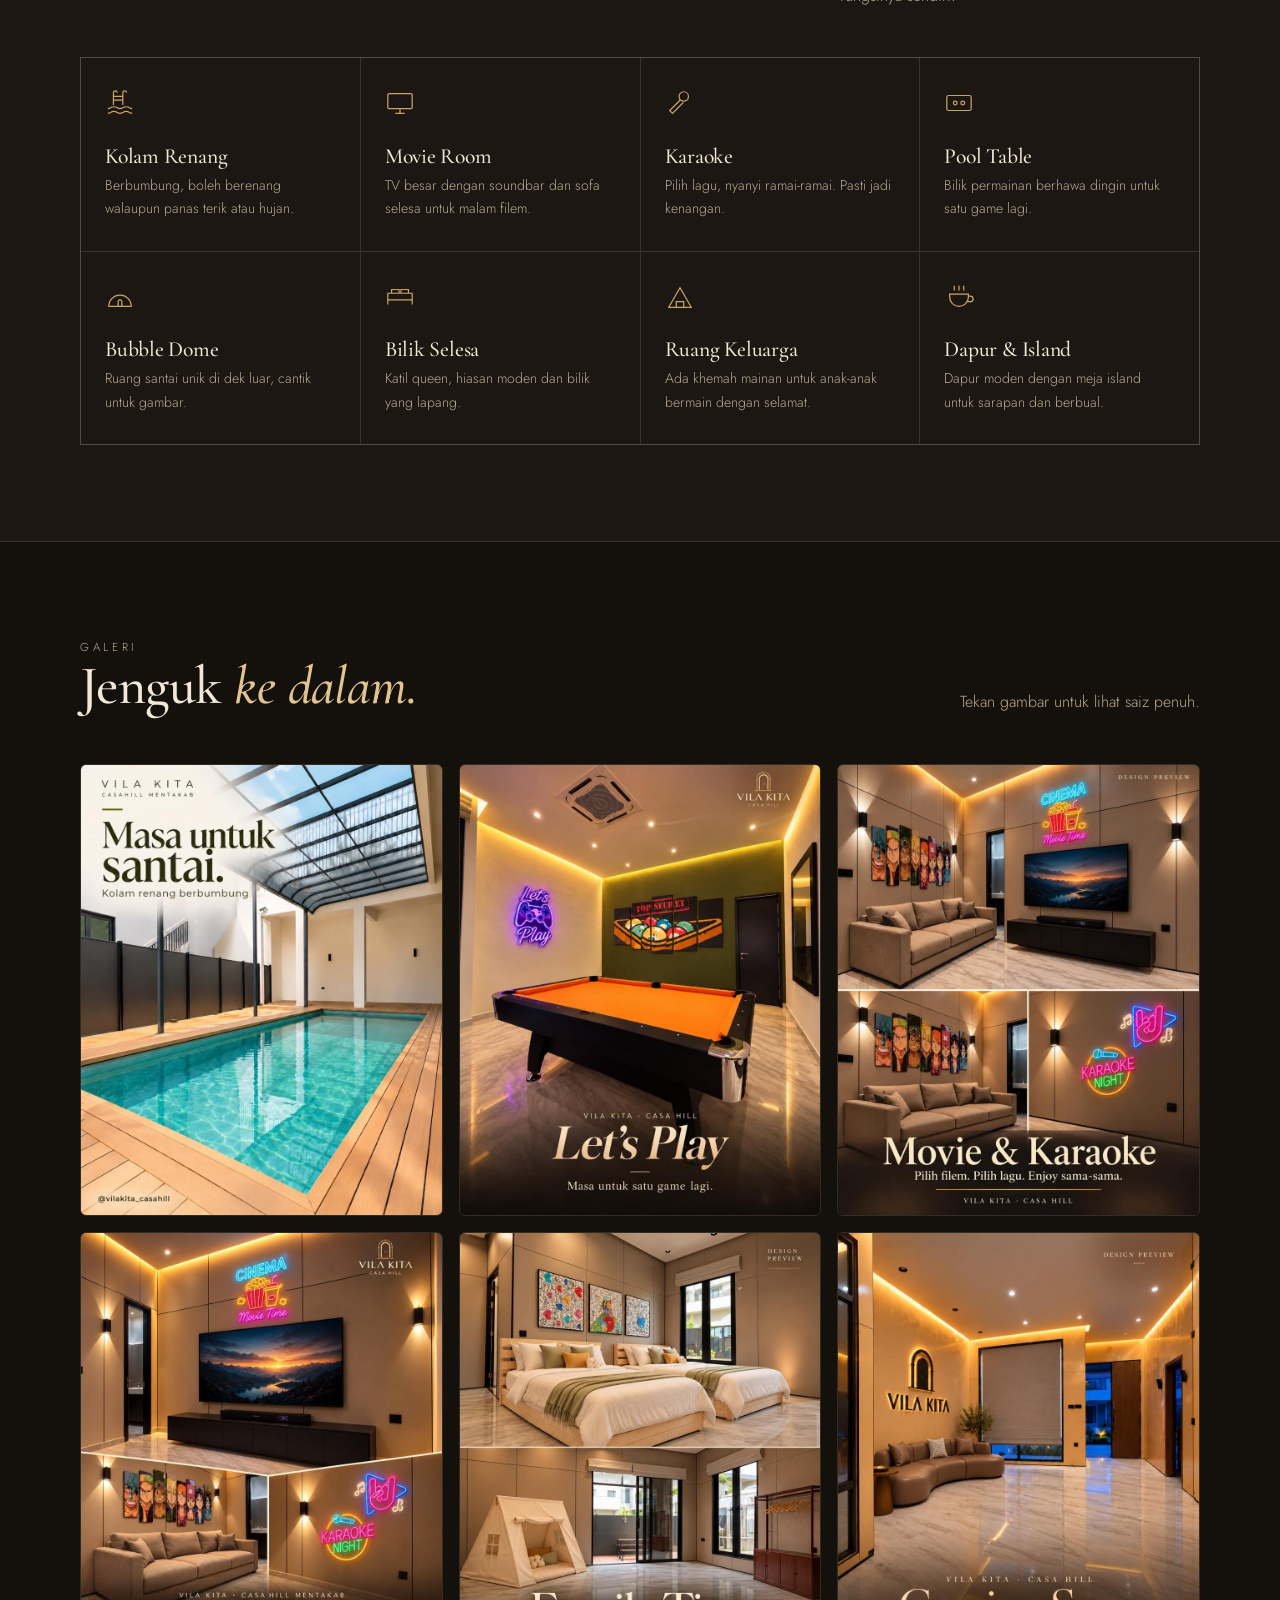
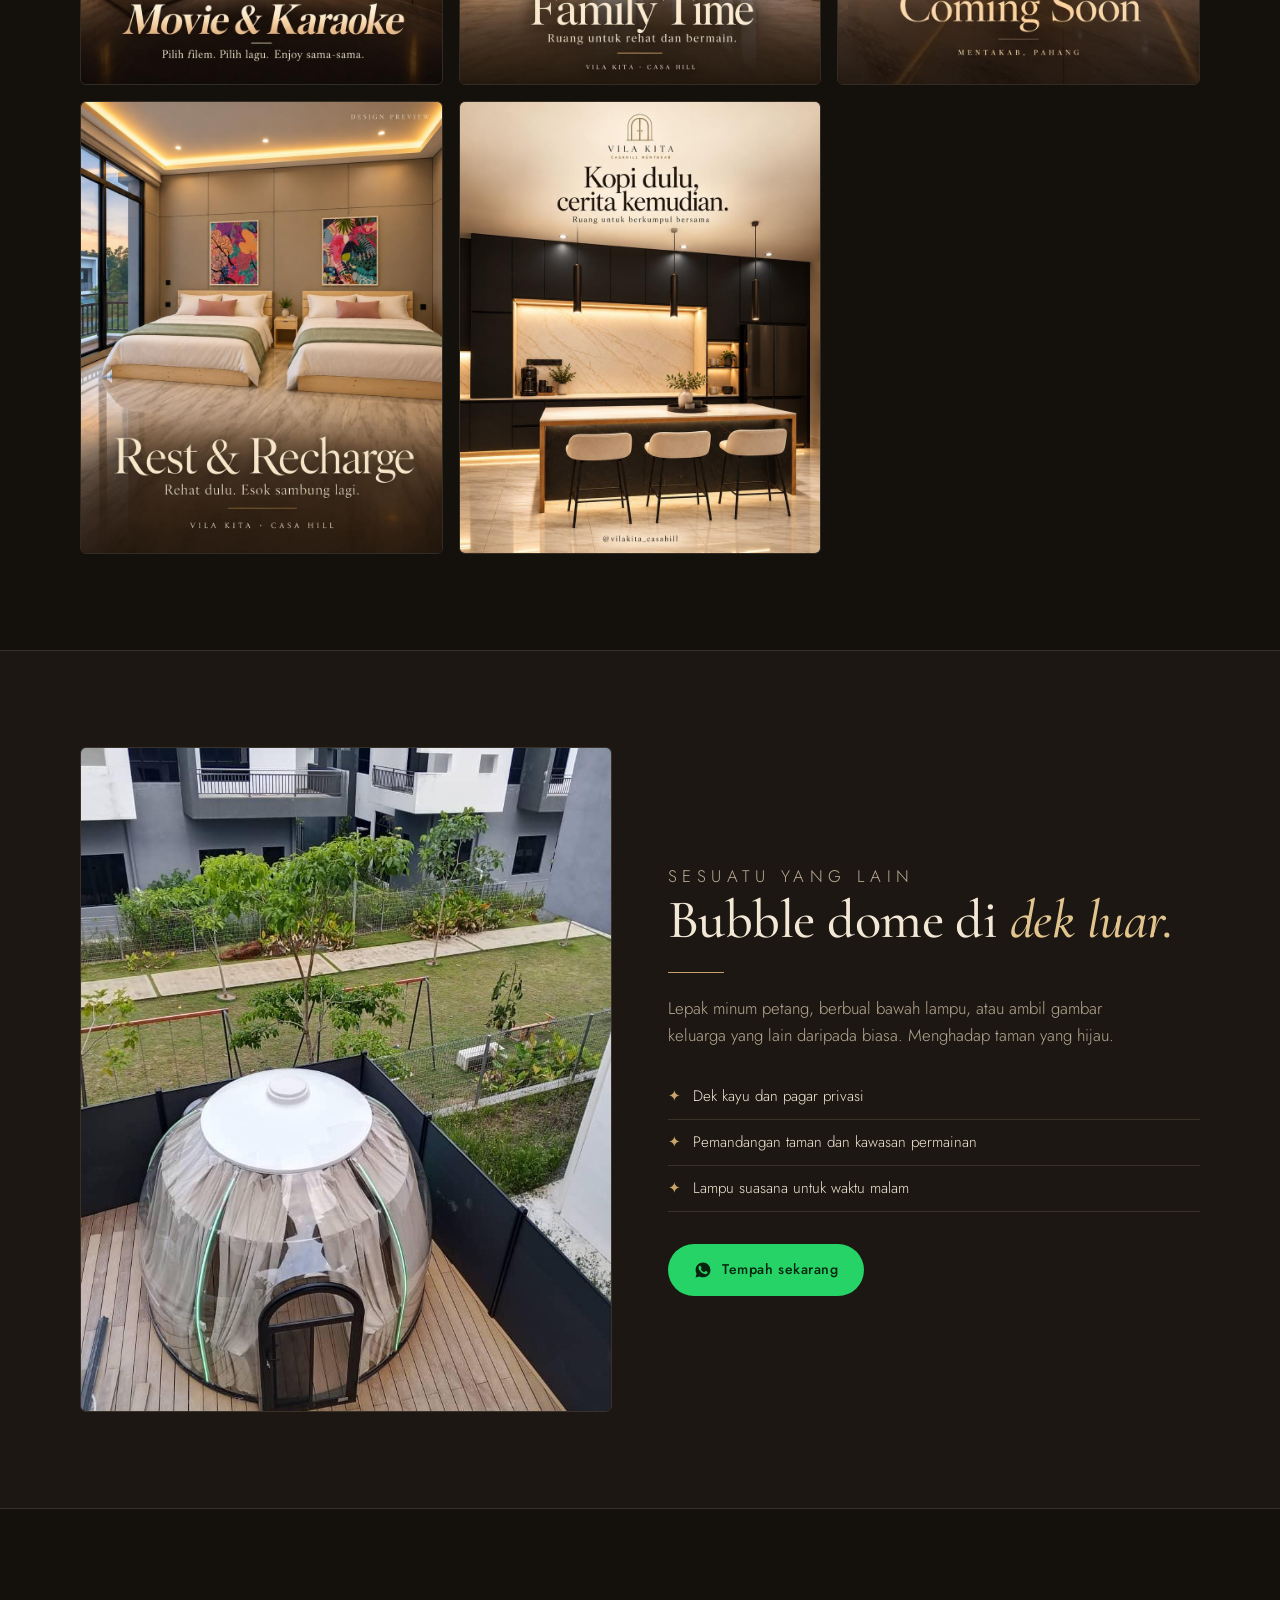
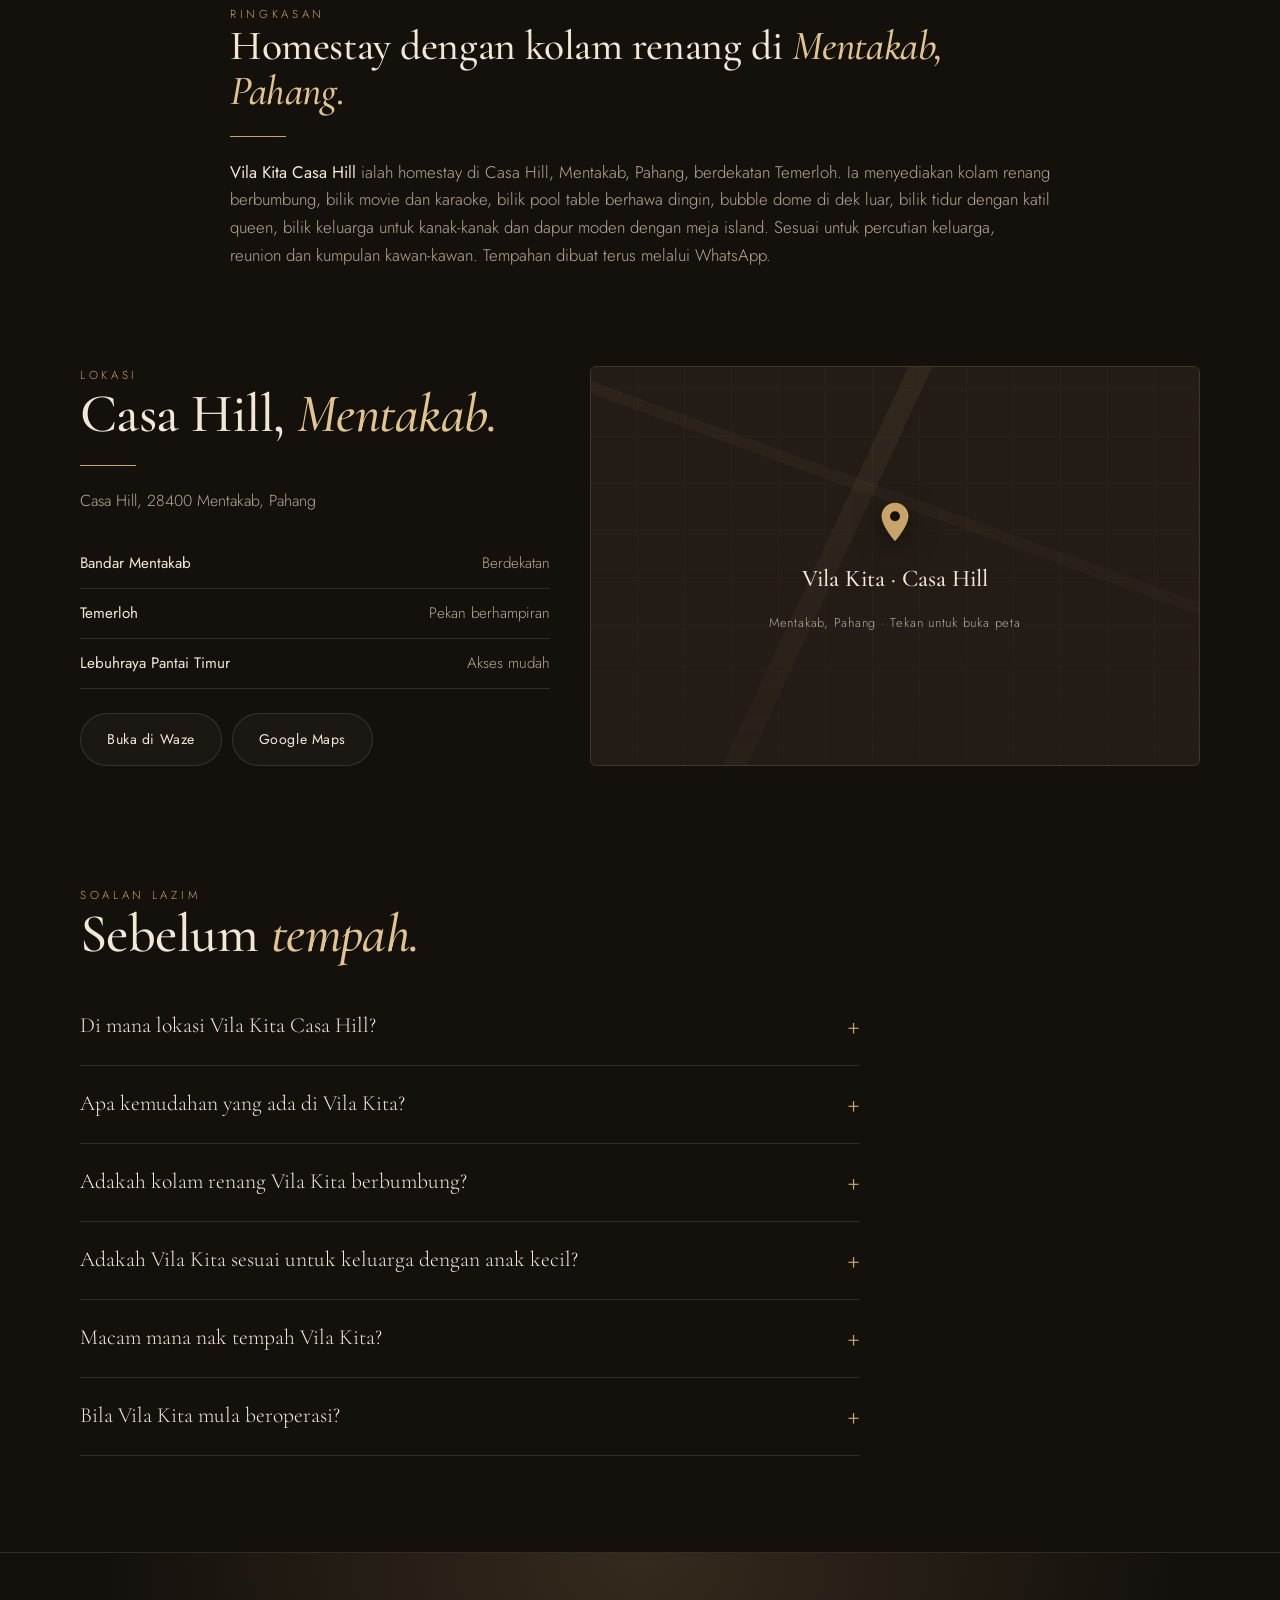
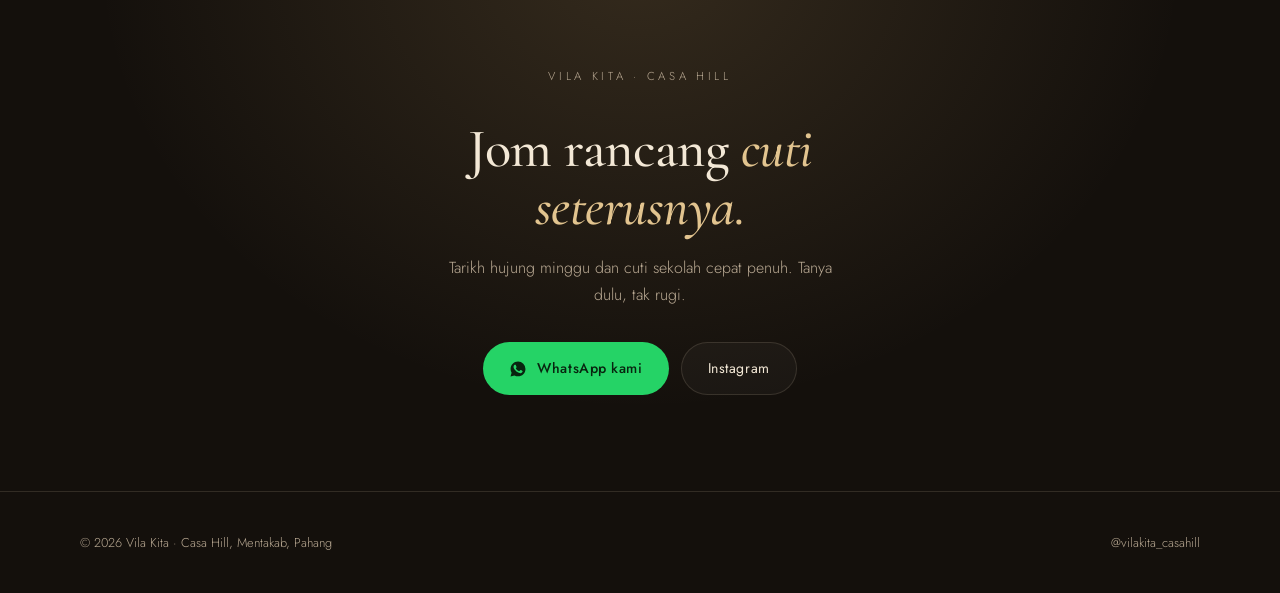
==== commit 36f254e5: "Buang baris lokasi dan penunjuk slide, borang tempah di tengah Co-Authored-By: Claude Opus 5.5 <nore" ====
--- a/index.html
+++ b/index.html
@@ -80,18 +80,8 @@
 .hero .wrap{position:relative;z-index:2}
 .hero h1{font-size:clamp(3rem,10vw,6.4rem);max-width:12ch}
 .hero p.lead{font-size:clamp(1rem,2.2vw,1.2rem);color:var(--cream);opacity:.88;max-width:46ch;margin:20px 0 32px}
-.hero-foot{margin-top:30px;display:flex;justify-content:space-between;align-items:flex-end;gap:24px;flex-wrap:wrap}
-.dots{display:flex;gap:14px}
-.dots button{position:relative;width:104px;padding:12px 0 0;background:none;border:0;cursor:pointer;font:inherit;font-size:.66rem;letter-spacing:.16em;text-transform:uppercase;text-align:left;color:var(--muted);transition:color .3s}
-.dots button::before,.dots button::after{content:"";position:absolute;top:0;left:0;height:1px}
-.dots button::before{right:0;background:rgba(243,232,214,.25)}
-.dots button::after{width:0;background:var(--gold2)}
-.dots button:hover,.dots button.on{color:var(--cream)}
-.dots button.on::after{animation:fill 6s linear forwards}
-@keyframes fill{to{width:100%}}
-
 /* borang tempah */
-.book{display:grid;grid-template-columns:repeat(4,minmax(0,1fr)) auto;gap:1px;max-width:940px;background:var(--line);border:1px solid var(--line);border-radius:14px;overflow:hidden;backdrop-filter:blur(14px);-webkit-backdrop-filter:blur(14px);box-shadow:0 24px 60px rgba(0,0,0,.35);scroll-margin-top:120px}
+.book{display:grid;grid-template-columns:repeat(4,minmax(0,1fr)) auto;gap:1px;max-width:940px;margin-inline:auto;background:var(--line);border:1px solid var(--line);border-radius:14px;overflow:hidden;backdrop-filter:blur(14px);-webkit-backdrop-filter:blur(14px);box-shadow:0 24px 60px rgba(0,0,0,.35);scroll-margin-top:120px}
 .fld{display:flex;flex-direction:column;gap:4px;padding:13px 18px;background:rgba(20,16,12,.72);cursor:pointer;transition:background .25s}
 .fld:focus-within{background:rgba(35,28,22,.92)}
 .fld label{font-size:.62rem;letter-spacing:.24em;text-transform:uppercase;color:var(--gold);cursor:pointer}
@@ -100,10 +90,8 @@
 .fld select option{background:var(--bg2)}
 .book .btn{border-radius:0;justify-content:center;padding:14px 26px}
 .book .btn:hover{transform:none;filter:brightness(1.08)}
-.book-note{display:flex;flex-wrap:wrap;gap:8px 22px;margin-top:14px;font-size:.82rem;color:var(--muted)}
+.book-note{display:flex;flex-wrap:wrap;justify-content:center;gap:8px 22px;margin-top:14px;font-size:.82rem;color:var(--muted)}
 .book-note a{color:var(--gold2)} .book-note a:hover{color:var(--cream)}
-.hero .loc{display:flex;gap:28px;flex-wrap:wrap;font-size:.8rem;letter-spacing:.14em;text-transform:uppercase;color:var(--muted)}
-.hero .loc span::before{content:"◆";color:var(--gold);margin-right:10px;font-size:.6rem;vertical-align:2px}
 
 /* intro */
 .intro{display:grid;grid-template-columns:1.1fr 1fr;gap:64px;align-items:center}
@@ -197,7 +185,6 @@
   section{padding:72px 0}
   .book{grid-template-columns:repeat(2,minmax(0,1fr))}
   .book .btn{grid-column:1/-1}
-  .dots button{width:30px;font-size:0}
 }
 @media (max-width:520px){
   .fgrid{grid-template-columns:1fr}
@@ -242,10 +229,6 @@
       <button class="btn btn-wa" type="submit"><svg viewBox="0 0 24 24" fill="currentColor"><use href="#wa"/></svg>Semak tarikh kosong</button>
     </form>
     <div class="book-note"><span id="booknote">Pilih tarikh, kami balas di WhatsApp.</span><a href="#galeri">Lihat galeri →</a></div>
-    <div class="hero-foot">
-      <div class="loc"><span>Casa Hill, Mentakab</span><span>Pahang</span><span>Sesuai untuk keluarga</span></div>
-      <div class="dots" id="dots" aria-label="Pilih gambar"></div>
-    </div>
   </div>
 </header>
 
@@ -452,17 +435,12 @@
 document.querySelector(".nav-cta").addEventListener("click", ()=> setTimeout(()=> fin.focus({preventScroll:true}), 600));
 
 /* hero slideshow */
-const slides = [...document.querySelectorAll(".slide")], dots = document.getElementById("dots");
+const slides = [...document.querySelectorAll(".slide")];
 const still = matchMedia("(prefers-reduced-motion: reduce)").matches;
 let si = 0, timer;
-slides.forEach((s,i)=>{ const b = document.createElement("button");
-  b.type = "button"; b.textContent = s.dataset.label; b.setAttribute("aria-label", "Gambar: " + s.dataset.label);
-  b.onclick = ()=>{ go(i); play(); }; dots.append(b); });
-const go = i => { si = (i + slides.length) % slides.length;
-  slides.forEach((s,k)=> s.classList.toggle("on", k===si));
-  [...dots.children].forEach(b=> b.classList.remove("on")); void dots.offsetWidth; dots.children[si].classList.add("on"); };
+const go = i => { si = (i + slides.length) % slides.length; slides.forEach((s,k)=> s.classList.toggle("on", k===si)); };
 const play = ()=>{ clearInterval(timer); if (!still) timer = setInterval(()=> go(si+1), 6000); };
-document.addEventListener("visibilitychange", ()=>{ if (document.hidden) clearInterval(timer); else { go(si); play(); } });
+document.addEventListener("visibilitychange", ()=>{ if (document.hidden) clearInterval(timer); else play(); });
 requestAnimationFrame(()=> requestAnimationFrame(()=>{ go(0); play(); }));
 document.getElementById("ig").href = "https://instagram.com/" + CONFIG.instagram;
 document.getElementById("igtext").textContent = "@" + CONFIG.instagram;
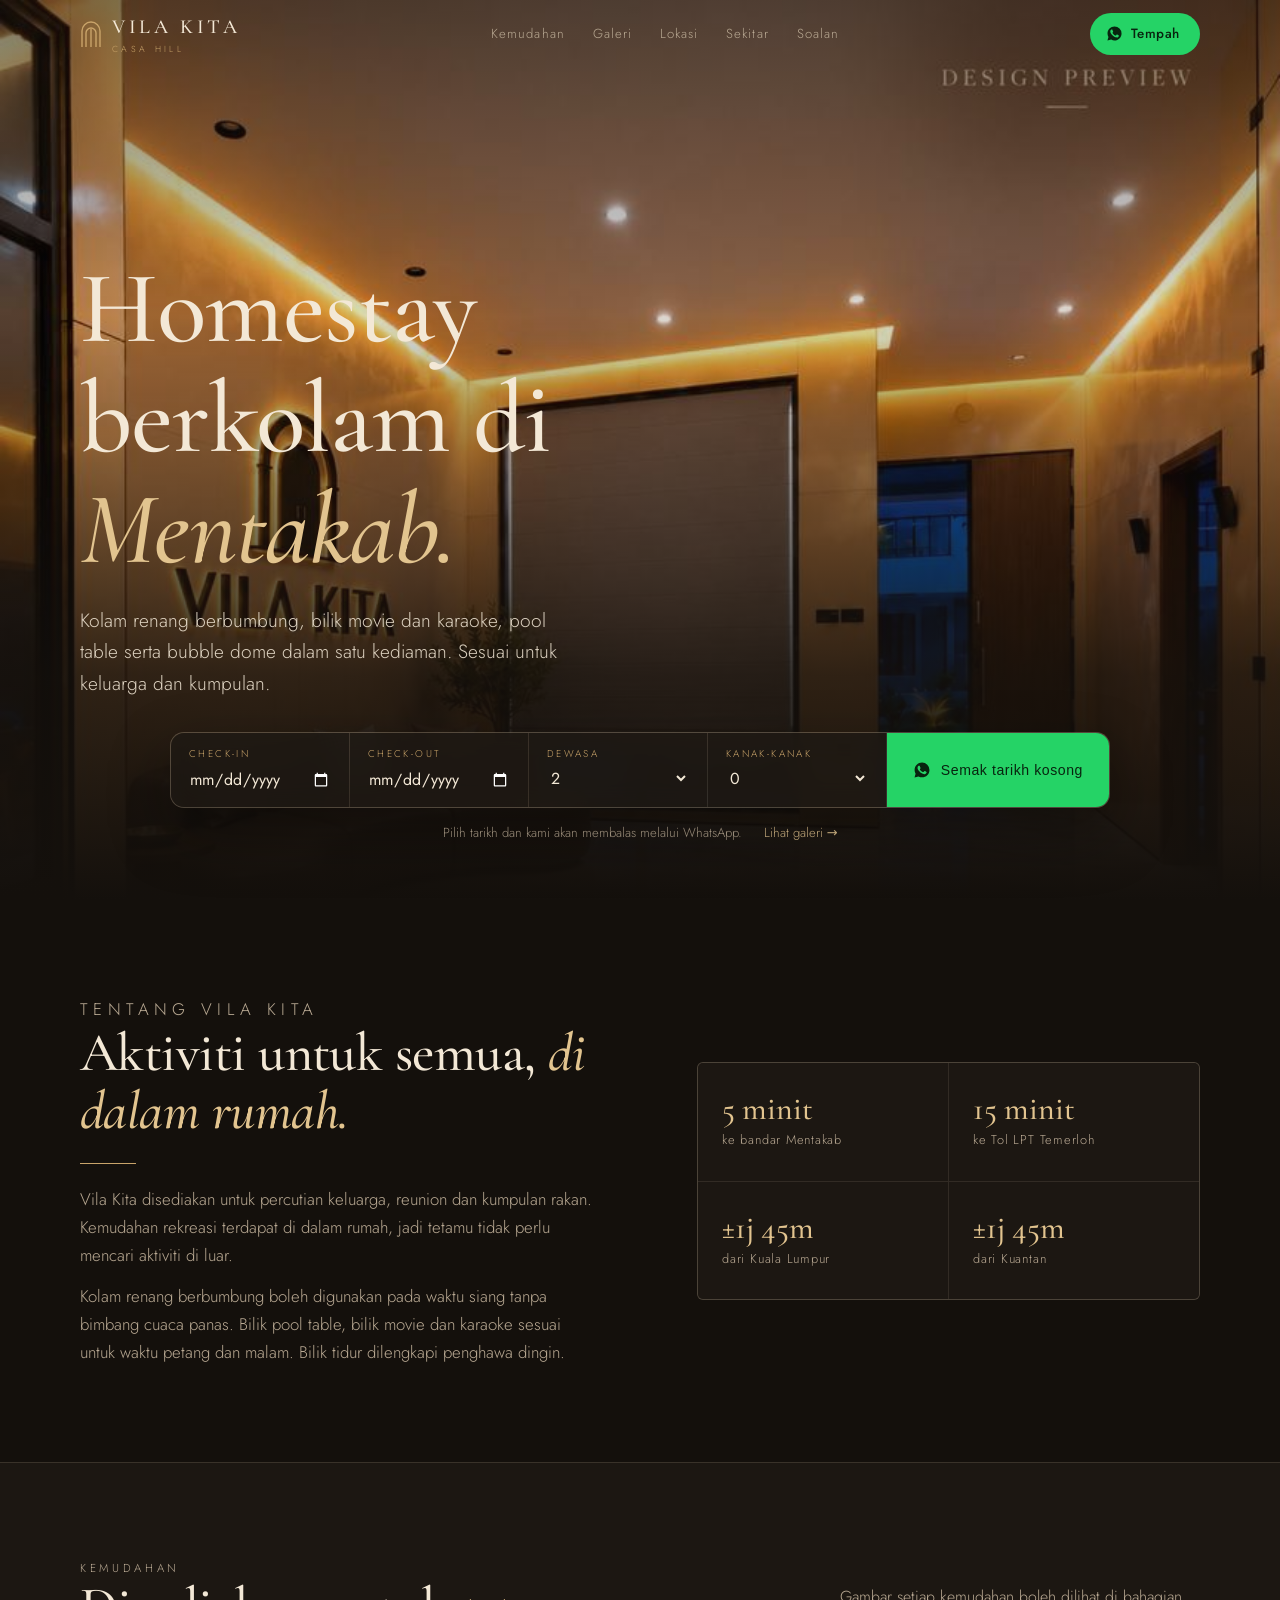
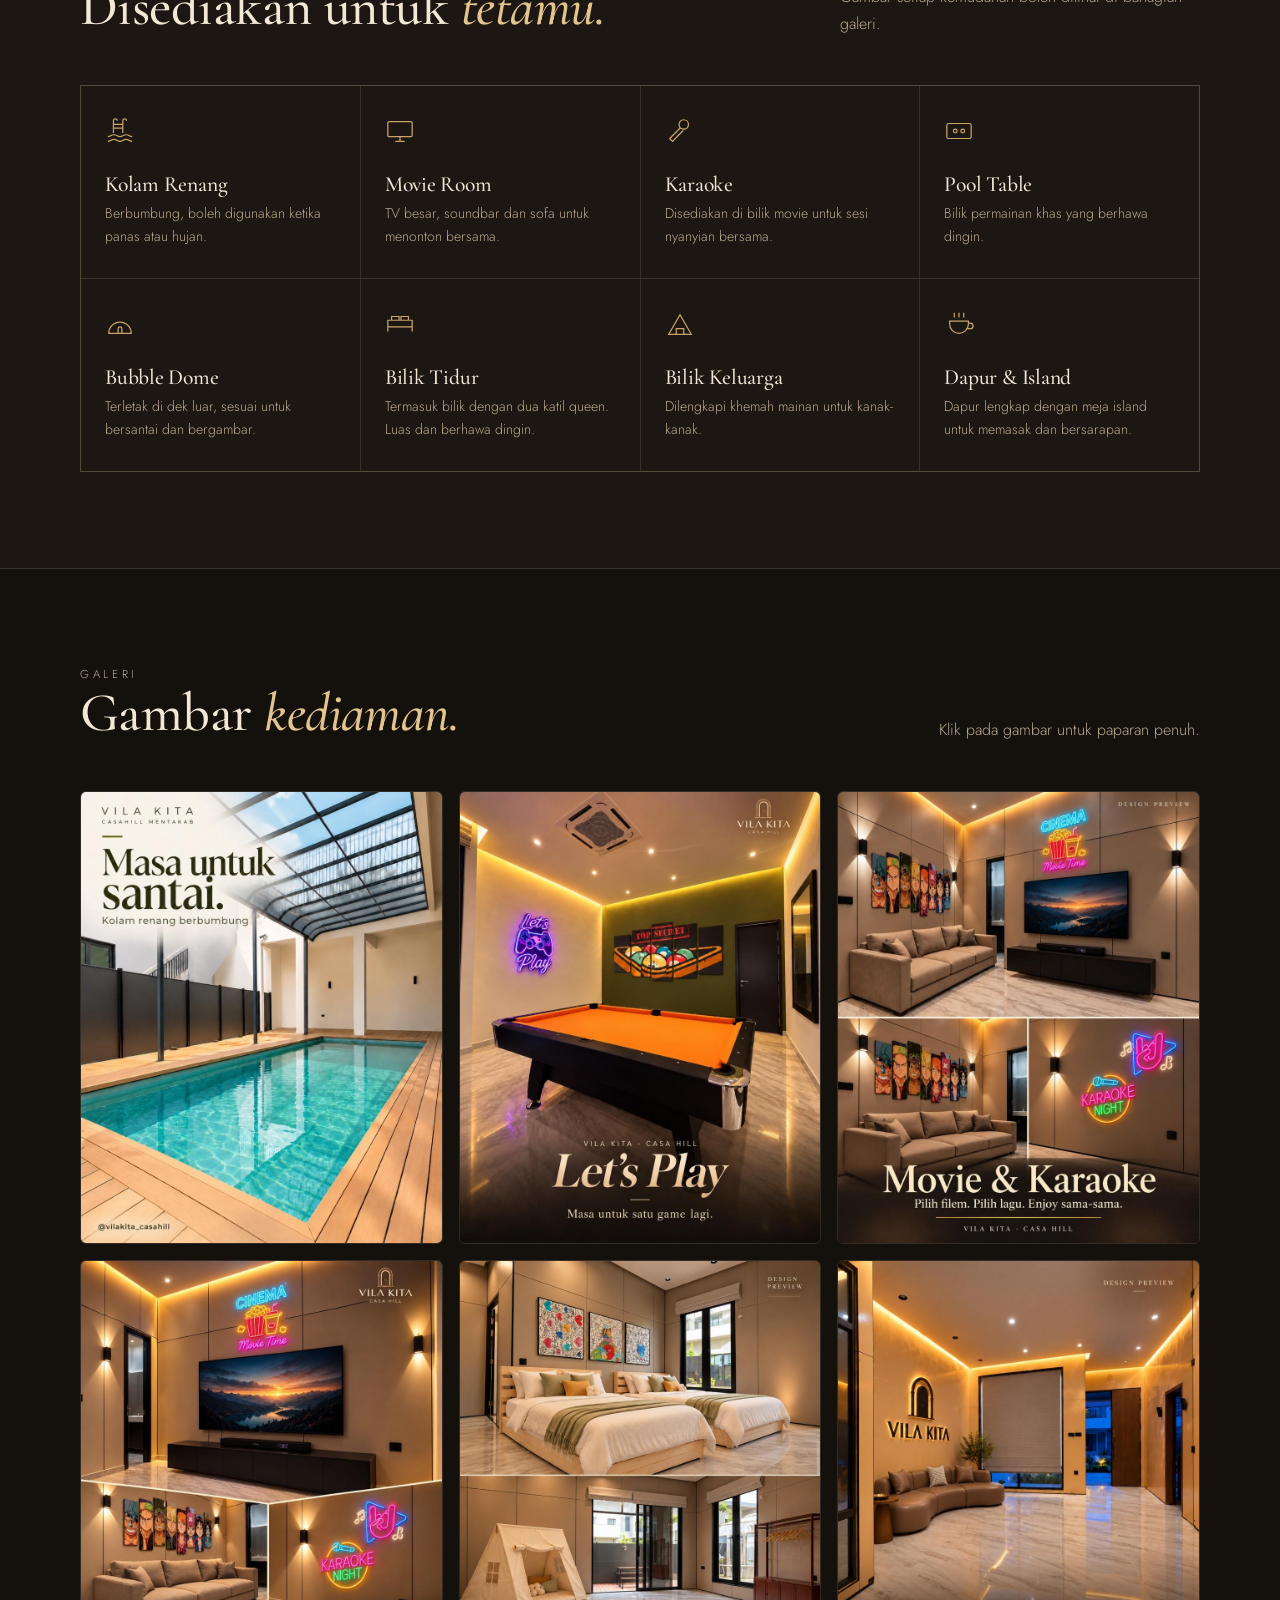
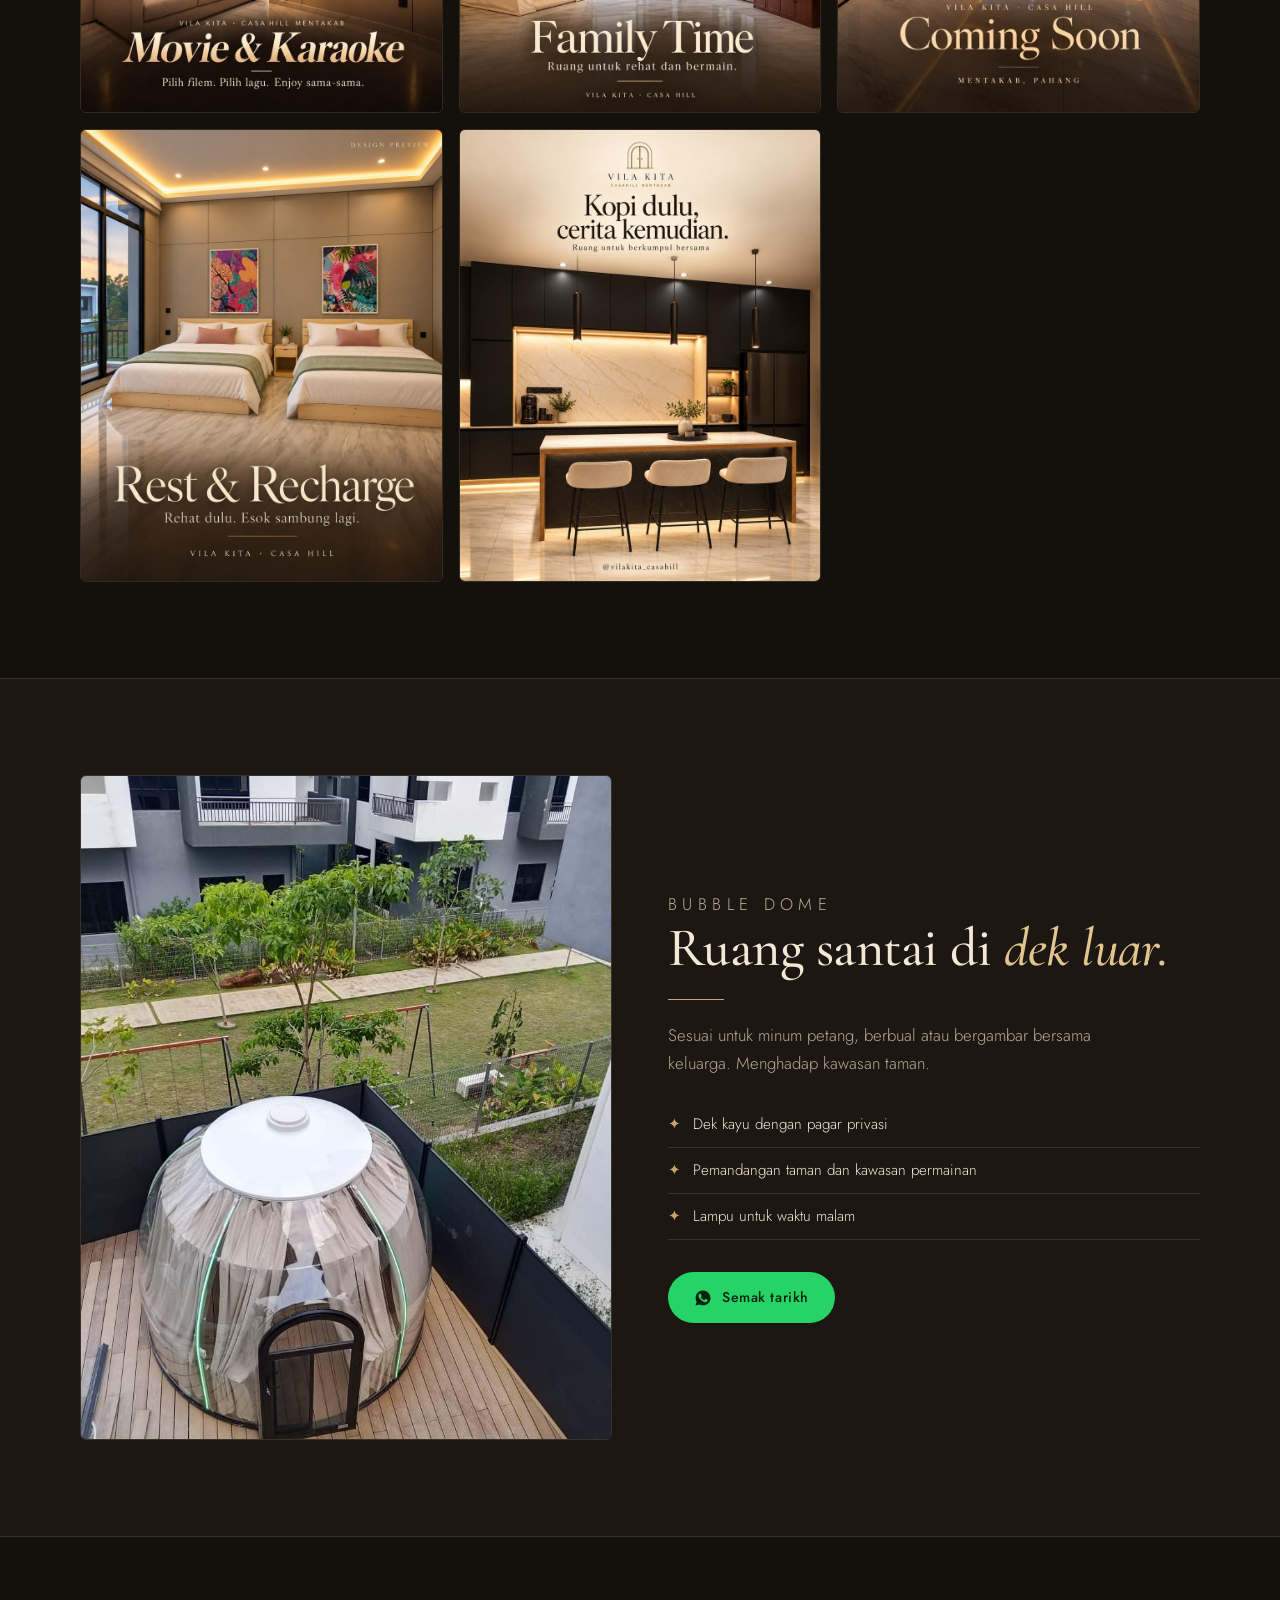
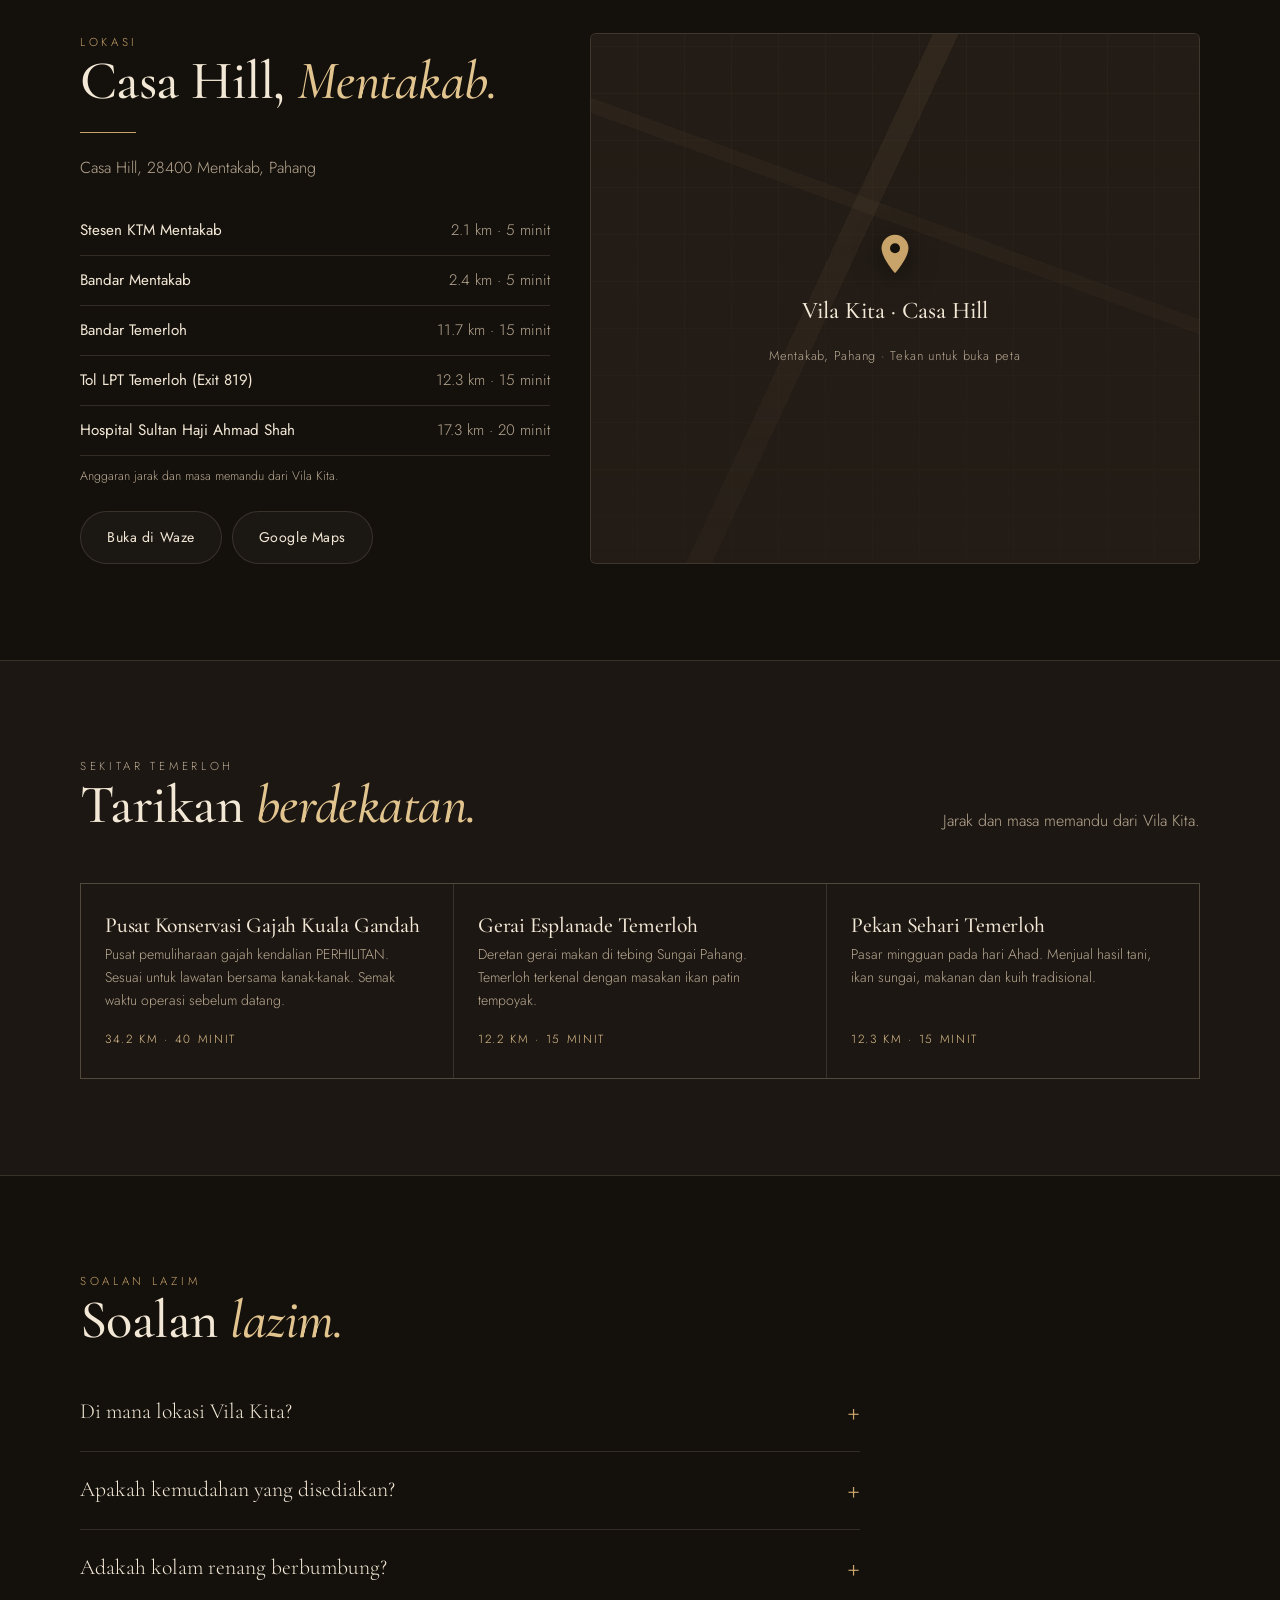
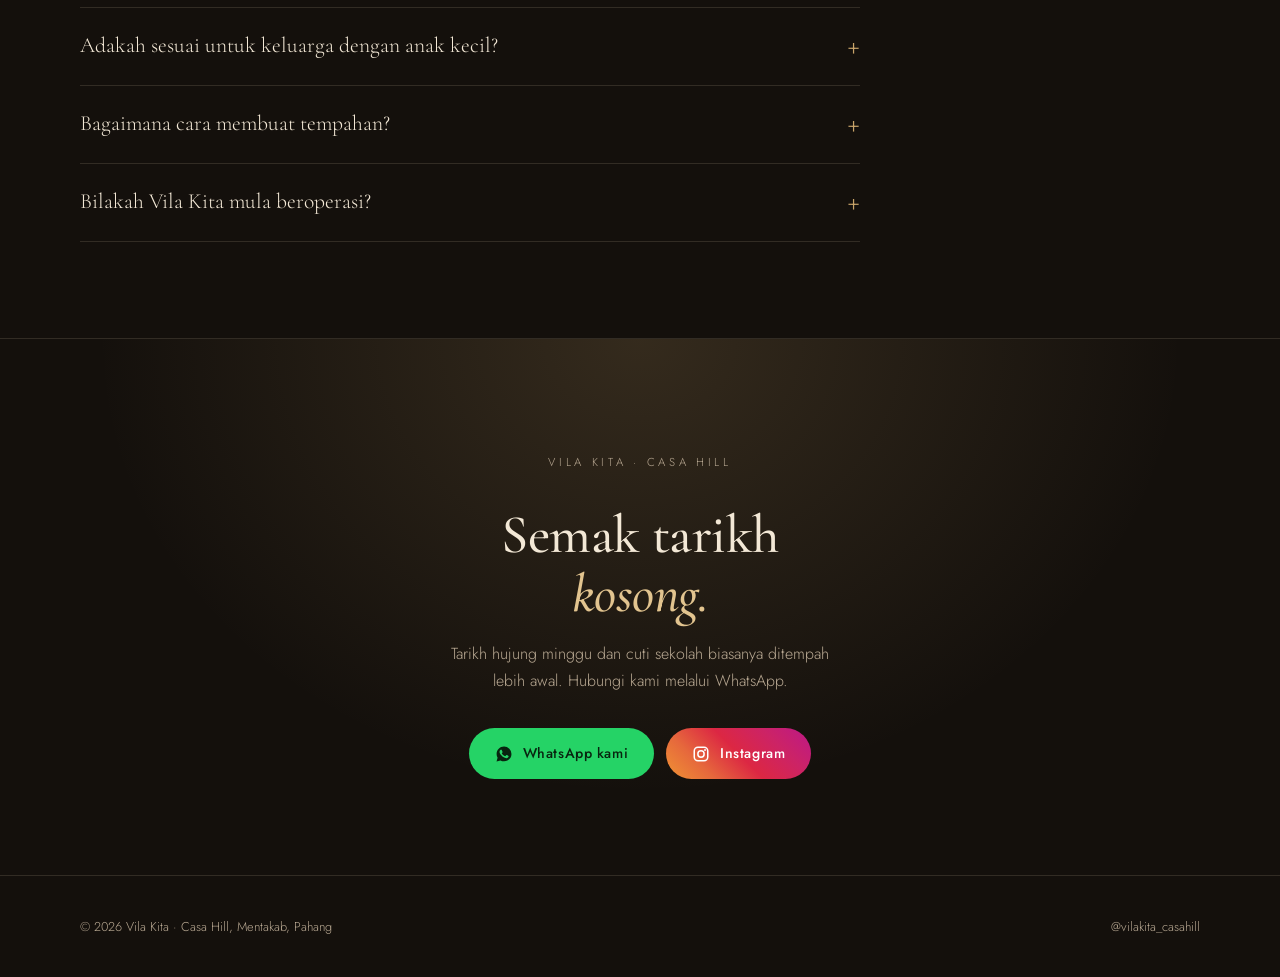
==== commit 2ea871de: "Ayat formal, jarak sebenar, tarikan berdekatan, favicon dan gambar preview - Tulis semula ayat dalam" ====
--- a/index.html
+++ b/index.html
@@ -4,12 +4,14 @@
 <meta charset="utf-8">
 <meta name="viewport" content="width=device-width, initial-scale=1">
 <title>Vila Kita Casa Hill Mentakab | Homestay dengan Kolam Renang, Karaoke & Pool Table</title>
-<meta name="description" content="Vila Kita Casa Hill, homestay mewah di Mentakab, Pahang. Kolam renang berbumbung, bilik movie & karaoke, pool table, bubble dome dan ruang keluarga. Tempah terus melalui WhatsApp.">
+<meta name="description" content="Vila Kita Casa Hill ialah homestay di Mentakab, Pahang dengan kolam renang berbumbung, bilik movie & karaoke, pool table serta bubble dome. Semak tarikh kosong melalui WhatsApp.">
 <meta name="keywords" content="homestay Mentakab, homestay Temerloh, homestay kolam renang Pahang, villa Mentakab, homestay karaoke, Vila Kita Casa Hill">
 <meta property="og:title" content="Vila Kita · Casa Hill Mentakab">
 <meta property="og:description" content="Homestay dengan kolam renang berbumbung, bilik movie & karaoke, pool table dan bubble dome di Mentakab, Pahang.">
 <meta property="og:type" content="website">
 <meta name="theme-color" content="#1a1410">
+<link rel="icon" href="favicon.svg" type="image/svg+xml">
+<link rel="apple-touch-icon" href="apple-touch-icon.png">
 <link rel="canonical" href="https://vilakita.vercel.app/">
 <meta name="robots" content="index, follow, max-image-preview:large">
 <meta name="geo.region" content="MY-06">
@@ -17,12 +19,15 @@
 <meta name="geo.position" content="3.48475;102.33874">
 <meta name="ICBM" content="3.48475, 102.33874">
 <meta property="og:url" content="https://vilakita.vercel.app/">
-<meta property="og:image" content="https://vilakita.vercel.app/images/kolam-renang-berbumbung-homestay-mentakab.jpg">
+<meta property="og:image" content="https://vilakita.vercel.app/images/og-vila-kita.jpg">
+<meta property="og:image:width" content="1200">
+<meta property="og:image:height" content="630">
+<meta name="twitter:image" content="https://vilakita.vercel.app/images/og-vila-kita.jpg">
 <meta property="og:locale" content="ms_MY">
 <meta property="og:site_name" content="Vila Kita Casa Hill">
 <meta name="twitter:card" content="summary_large_image">
 <script type="application/ld+json">{"@context": "https://schema.org", "@type": "LodgingBusiness", "@id": "https://vilakita.vercel.app/#vilakita", "name": "Vila Kita Casa Hill", "alternateName": ["Vila Kita Mentakab", "Vila Kita Casahill"], "description": "Homestay di Casa Hill, Mentakab, Pahang dengan kolam renang berbumbung, bilik movie dan karaoke, bilik pool table, bubble dome dan ruang keluarga. Sesuai untuk percutian keluarga, reunion dan kumpulan.", "url": "https://vilakita.vercel.app/", "image": ["https://vilakita.vercel.app/images/vila-kita-lobi-mentakab.jpg", "https://vilakita.vercel.app/images/kolam-renang-berbumbung-homestay-mentakab.jpg", "https://vilakita.vercel.app/images/bilik-movie-karaoke-homestay-mentakab.jpg", "https://vilakita.vercel.app/images/bilik-tidur-queen-vila-kita.jpg", "https://vilakita.vercel.app/images/bilik-pool-table-homestay-pahang.jpg", "https://vilakita.vercel.app/images/bilik-keluarga-khemah-kanak-kanak.jpg", "https://vilakita.vercel.app/images/dapur-island-vila-kita.jpg", "https://vilakita.vercel.app/images/ruang-movie-sofa-vila-kita.jpg", "https://vilakita.vercel.app/images/bubble-dome-homestay-mentakab.jpg"], "telephone": "+601114987898", "address": {"@type": "PostalAddress", "streetAddress": "Casa Hill", "addressLocality": "Mentakab", "postalCode": "28400", "addressRegion": "Pahang", "addressCountry": "MY"}, "geo": {"@type": "GeoCoordinates", "latitude": 3.48475, "longitude": 102.33874}, "hasMap": "https://www.google.com/maps/search/?api=1&query=3.48475,102.33874", "areaServed": ["Mentakab", "Temerloh", "Pahang"], "sameAs": ["https://instagram.com/vilakita_casahill"], "amenityFeature": [{"@type": "LocationFeatureSpecification", "name": "Kolam renang berbumbung", "value": true}, {"@type": "LocationFeatureSpecification", "name": "Bilik movie", "value": true}, {"@type": "LocationFeatureSpecification", "name": "Karaoke", "value": true}, {"@type": "LocationFeatureSpecification", "name": "Pool table", "value": true}, {"@type": "LocationFeatureSpecification", "name": "Bubble dome", "value": true}, {"@type": "LocationFeatureSpecification", "name": "Bilik keluarga", "value": true}, {"@type": "LocationFeatureSpecification", "name": "Dapur lengkap", "value": true}, {"@type": "LocationFeatureSpecification", "name": "Penghawa dingin", "value": true}]}</script>
-<script type="application/ld+json">{"@context": "https://schema.org", "@type": "FAQPage", "mainEntity": [{"@type": "Question", "name": "Di mana lokasi Vila Kita Casa Hill?", "acceptedAnswer": {"@type": "Answer", "text": "Vila Kita terletak di Casa Hill, 28400 Mentakab, Pahang, Malaysia. Koordinat: 3.48475, 102.33874. Boleh dicari terus di Waze dan Google Maps."}}, {"@type": "Question", "name": "Apa kemudahan yang ada di Vila Kita?", "acceptedAnswer": {"@type": "Answer", "text": "Kolam renang berbumbung, bilik movie dan karaoke, bilik pool table berhawa dingin, bubble dome di dek luar, bilik tidur dengan katil queen, bilik keluarga dengan khemah kanak-kanak, serta dapur moden dengan meja island."}}, {"@type": "Question", "name": "Adakah kolam renang Vila Kita berbumbung?", "acceptedAnswer": {"@type": "Answer", "text": "Ya. Kolam renang di Vila Kita berbumbung, jadi tetamu boleh berenang walaupun cuaca panas atau hujan."}}, {"@type": "Question", "name": "Adakah Vila Kita sesuai untuk keluarga dengan anak kecil?", "acceptedAnswer": {"@type": "Answer", "text": "Ya. Ada bilik keluarga dengan khemah mainan kanak-kanak, ruang lapang, dan aktiviti dalam rumah seperti movie, karaoke dan pool table."}}, {"@type": "Question", "name": "Macam mana nak tempah Vila Kita?", "acceptedAnswer": {"@type": "Answer", "text": "Tempahan dibuat terus melalui WhatsApp. Hantar tarikh dan jumlah tetamu untuk semakan tarikh kosong dan harga."}}, {"@type": "Question", "name": "Bila Vila Kita mula beroperasi?", "acceptedAnswer": {"@type": "Answer", "text": "Vila Kita akan dibuka tidak lama lagi. Tetamu boleh WhatsApp sekarang untuk daftar minat dan tempahan awal."}}]}</script>
+<script type="application/ld+json">{"@context": "https://schema.org", "@type": "FAQPage", "mainEntity": [{"@type": "Question", "name": "Di mana lokasi Vila Kita?", "acceptedAnswer": {"@type": "Answer", "text": "Casa Hill, 28400 Mentakab, Pahang. Kira-kira 5 minit dari bandar Mentakab dan 15 minit dari bandar Temerloh. Gunakan butang Waze atau Google Maps di bahagian Lokasi."}}, {"@type": "Question", "name": "Apakah kemudahan yang disediakan?", "acceptedAnswer": {"@type": "Answer", "text": "Kolam renang berbumbung, bilik movie dan karaoke, bilik pool table berhawa dingin, bubble dome di dek luar, bilik tidur dengan katil queen, bilik keluarga dengan khemah mainan kanak-kanak, serta dapur dengan meja island."}}, {"@type": "Question", "name": "Adakah kolam renang berbumbung?", "acceptedAnswer": {"@type": "Answer", "text": "Ya. Kolam renang boleh digunakan ketika hujan dan tidak terdedah kepada panas terik."}}, {"@type": "Question", "name": "Adakah sesuai untuk keluarga dengan anak kecil?", "acceptedAnswer": {"@type": "Answer", "text": "Ya. Terdapat bilik keluarga dengan khemah mainan serta pelbagai aktiviti dalam rumah. Kanak-kanak perlu diawasi ketika berada di kolam renang."}}, {"@type": "Question", "name": "Bagaimana cara membuat tempahan?", "acceptedAnswer": {"@type": "Answer", "text": "Hantar tarikh dan jumlah tetamu melalui WhatsApp. Kami akan menyemak tarikh kosong dan memaklumkan harga."}}, {"@type": "Question", "name": "Bilakah Vila Kita mula beroperasi?", "acceptedAnswer": {"@type": "Answer", "text": "Vila Kita akan dibuka tidak lama lagi. Anda boleh menghubungi kami melalui WhatsApp untuk mendaftar minat atau membuat tempahan awal."}}]}</script>
 
 <link rel="preconnect" href="https://fonts.googleapis.com">
 <link rel="preconnect" href="https://fonts.gstatic.com" crossorigin>
@@ -66,6 +71,7 @@
 .btn:hover{transform:translateY(-2px)}
 .btn-wa{background:var(--wa);color:#08240f;font-weight:500}
 .btn-ghost{border:1px solid var(--line);color:var(--cream);background:rgba(255,255,255,.03)}
+.btn-ig{background:linear-gradient(45deg,#f09433,#e6683c 25%,#dc2743 50%,#cc2366 75%,#bc1888);color:#fff;font-weight:500}
 .btn svg{width:18px;height:18px}
 .nav-cta{padding:10px 20px 10px 16px;font-size:.84rem;gap:8px;animation:pulse 2.6s infinite}
 .nav-cta svg{width:17px;height:17px}
@@ -112,6 +118,9 @@
 .f svg{width:30px;height:30px;stroke:var(--gold);fill:none;stroke-width:1.3;margin-bottom:18px}
 .f h3{font-size:1.35rem;margin-bottom:6px}
 .f p{font-size:.88rem;color:var(--muted)}
+.fgrid.three{grid-template-columns:repeat(3,1fr)}
+.fgrid.three .f{display:flex;flex-direction:column}
+.f .km{display:block;margin-top:auto;padding-top:16px;font-size:.74rem;letter-spacing:.14em;text-transform:uppercase;color:var(--gold2)}
 
 /* gallery */
 .gallery{columns:3 280px;column-gap:16px}
@@ -182,6 +191,7 @@
   .navlinks{display:none}
   .intro,.dome,.locgrid{grid-template-columns:1fr;gap:40px}
   .fgrid{grid-template-columns:repeat(2,1fr)}
+  .fgrid.three{grid-template-columns:1fr}
   section{padding:72px 0}
   .book{grid-template-columns:repeat(2,minmax(0,1fr))}
   .book .btn{grid-column:1/-1}
@@ -204,7 +214,7 @@
       <div><b>VILA KITA</b><small>CASA HILL</small></div>
     </a>
     <div class="navlinks">
-      <a href="#kemudahan">Kemudahan</a><a href="#galeri">Galeri</a><a href="#lokasi">Lokasi</a><a href="#soalan">Soalan</a>
+      <a href="#kemudahan">Kemudahan</a><a href="#galeri">Galeri</a><a href="#lokasi">Lokasi</a><a href="#sekitar">Sekitar</a><a href="#soalan">Soalan</a>
     </div>
     <a class="btn btn-wa nav-cta" href="#tempah"><svg viewBox="0 0 24 24" fill="currentColor"><use href="#wa"/></svg>Tempah</a>
   </div>
@@ -219,8 +229,8 @@
     <div class="slide" data-label="Pool table" style="background-image:url(images/bilik-pool-table-homestay-pahang.jpg)"></div>
   </div>
   <div class="wrap">
-    <h1>Rumah untuk <em>berkumpul</em> semula.</h1>
-    <p class="lead">Homestay di Mentakab, Pahang dengan kolam renang berbumbung, bilik movie &amp; karaoke, pool table dan bubble dome. Satu rumah, semua orang ada aktiviti.</p>
+    <h1>Homestay berkolam di <em>Mentakab.</em></h1>
+    <p class="lead">Kolam renang berbumbung, bilik movie dan karaoke, pool table serta bubble dome dalam satu kediaman. Sesuai untuk keluarga dan kumpulan.</p>
     <form class="book" id="tempah">
       <div class="fld"><label for="f-in">Check-in</label><input type="date" id="f-in" required></div>
       <div class="fld"><label for="f-out">Check-out</label><input type="date" id="f-out" required></div>
@@ -228,7 +238,7 @@
       <div class="fld"><label for="f-kid">Kanak-kanak</label><select id="f-kid"></select></div>
       <button class="btn btn-wa" type="submit"><svg viewBox="0 0 24 24" fill="currentColor"><use href="#wa"/></svg>Semak tarikh kosong</button>
     </form>
-    <div class="book-note"><span id="booknote">Pilih tarikh, kami balas di WhatsApp.</span><a href="#galeri">Lihat galeri →</a></div>
+    <div class="book-note"><span id="booknote">Pilih tarikh dan kami akan membalas melalui WhatsApp.</span><a href="#galeri">Lihat galeri →</a></div>
   </div>
 </header>
 
@@ -236,17 +246,17 @@
 <section>
   <div class="wrap intro">
     <div class="reveal">
-      <p class="eyebrow">Selamat datang</p>
-      <h2>Santai macam rumah sendiri, <em>lebih sikit.</em></h2>
+      <p class="eyebrow">Tentang Vila Kita</p>
+      <h2>Aktiviti untuk semua, <em>di dalam rumah.</em></h2>
       <div class="rule"></div>
-      <p>Vila Kita direka untuk percutian keluarga, reunion dan geng kawan-kawan yang nak masa berkualiti tanpa perlu keluar ke mana-mana.</p>
-      <p>Siang berenang di kolam berbumbung, petang main pool, malam tengok wayang atau karaoke ramai-ramai. Bila penat, bilik tidur yang lapang dan tenang menunggu.</p>
+      <p>Vila Kita disediakan untuk percutian keluarga, reunion dan kumpulan rakan. Kemudahan rekreasi terdapat di dalam rumah, jadi tetamu tidak perlu mencari aktiviti di luar.</p>
+      <p>Kolam renang berbumbung boleh digunakan pada waktu siang tanpa bimbang cuaca panas. Bilik pool table, bilik movie dan karaoke sesuai untuk waktu petang dan malam. Bilik tidur dilengkapi penghawa dingin.</p>
     </div>
     <div class="stats reveal">
-      <div class="stat"><b>Kolam</b><span>Renang berbumbung</span></div>
-      <div class="stat"><b>Movie</b><span>&amp; bilik karaoke</span></div>
-      <div class="stat"><b>Pool</b><span>Bilik permainan</span></div>
-      <div class="stat"><b>Dome</b><span>Bubble tent</span></div>
+      <div class="stat"><b>5 minit</b><span>ke bandar Mentakab</span></div>
+      <div class="stat"><b>15 minit</b><span>ke Tol LPT Temerloh</span></div>
+      <div class="stat"><b>±1j 45m</b><span>dari Kuala Lumpur</span></div>
+      <div class="stat"><b>±1j 45m</b><span>dari Kuantan</span></div>
     </div>
   </div>
 </section>
@@ -254,18 +264,18 @@
 <section class="features" id="kemudahan">
   <div class="wrap">
     <div class="fhead reveal">
-      <div><p class="eyebrow">Kemudahan</p><h2>Semua dalam <em>satu rumah.</em></h2></div>
-      <p>Tak perlu rancang aktiviti luar. Setiap ruang ada fungsinya sendiri.</p>
+      <div><p class="eyebrow">Kemudahan</p><h2>Disediakan untuk <em>tetamu.</em></h2></div>
+      <p>Gambar setiap kemudahan boleh dilihat di bahagian galeri.</p>
     </div>
     <div class="fgrid reveal">
-      <div class="f"><svg viewBox="0 0 32 32"><path d="M3 22c3 0 3-2 6.5-2S13 22 16 22s3-2 6.5-2S26 22 29 22M3 27c3 0 3-2 6.5-2S13 27 16 27s3-2 6.5-2S26 27 29 27M9 18V5a2 2 0 0 1 4 0M19 18V5a2 2 0 0 1 4 0M9 9h10M9 13h10"/></svg><h3>Kolam Renang</h3><p>Berbumbung, boleh berenang walaupun panas terik atau hujan.</p></div>
-      <div class="f"><svg viewBox="0 0 32 32"><rect x="3" y="6" width="26" height="16" rx="1.5"/><path d="M11 27h10M16 22v5"/></svg><h3>Movie Room</h3><p>TV besar dengan soundbar dan sofa selesa untuk malam filem.</p></div>
-      <div class="f"><svg viewBox="0 0 32 32"><circle cx="20" cy="9" r="5"/><path d="M16.5 12.5 5 24l3 3 11.5-11.5"/></svg><h3>Karaoke</h3><p>Pilih lagu, nyanyi ramai-ramai. Pasti jadi kenangan.</p></div>
-      <div class="f"><svg viewBox="0 0 32 32"><rect x="3" y="8" width="26" height="16" rx="2"/><circle cx="12" cy="16" r="2"/><circle cx="20" cy="16" r="2"/></svg><h3>Pool Table</h3><p>Bilik permainan berhawa dingin untuk satu game lagi.</p></div>
-      <div class="f"><svg viewBox="0 0 32 32"><path d="M4 26a12 12 0 0 1 24 0zM14 26v-5a2 2 0 0 1 4 0v5"/></svg><h3>Bubble Dome</h3><p>Ruang santai unik di dek luar, cantik untuk gambar.</p></div>
-      <div class="f"><svg viewBox="0 0 32 32"><path d="M3 24V12h26v12M3 19h26M7 12V8h8v4M17 12V8h8v4"/></svg><h3>Bilik Selesa</h3><p>Katil queen, hiasan moden dan bilik yang lapang.</p></div>
-      <div class="f"><svg viewBox="0 0 32 32"><path d="M4 27 16 6l12 21zM12 27v-6h8v6"/></svg><h3>Ruang Keluarga</h3><p>Ada khemah mainan untuk anak-anak bermain dengan selamat.</p></div>
-      <div class="f"><svg viewBox="0 0 32 32"><path d="M6 13h20v3a10 10 0 0 1-20 0zM26 15h2a3 3 0 0 1 0 6h-3M11 4v5M16 4v5M21 4v5"/></svg><h3>Dapur &amp; Island</h3><p>Dapur moden dengan meja island untuk sarapan dan berbual.</p></div>
+      <div class="f"><svg viewBox="0 0 32 32"><path d="M3 22c3 0 3-2 6.5-2S13 22 16 22s3-2 6.5-2S26 22 29 22M3 27c3 0 3-2 6.5-2S13 27 16 27s3-2 6.5-2S26 27 29 27M9 18V5a2 2 0 0 1 4 0M19 18V5a2 2 0 0 1 4 0M9 9h10M9 13h10"/></svg><h3>Kolam Renang</h3><p>Berbumbung, boleh digunakan ketika panas atau hujan.</p></div>
+      <div class="f"><svg viewBox="0 0 32 32"><rect x="3" y="6" width="26" height="16" rx="1.5"/><path d="M11 27h10M16 22v5"/></svg><h3>Movie Room</h3><p>TV besar, soundbar dan sofa untuk menonton bersama.</p></div>
+      <div class="f"><svg viewBox="0 0 32 32"><circle cx="20" cy="9" r="5"/><path d="M16.5 12.5 5 24l3 3 11.5-11.5"/></svg><h3>Karaoke</h3><p>Disediakan di bilik movie untuk sesi nyanyian bersama.</p></div>
+      <div class="f"><svg viewBox="0 0 32 32"><rect x="3" y="8" width="26" height="16" rx="2"/><circle cx="12" cy="16" r="2"/><circle cx="20" cy="16" r="2"/></svg><h3>Pool Table</h3><p>Bilik permainan khas yang berhawa dingin.</p></div>
+      <div class="f"><svg viewBox="0 0 32 32"><path d="M4 26a12 12 0 0 1 24 0zM14 26v-5a2 2 0 0 1 4 0v5"/></svg><h3>Bubble Dome</h3><p>Terletak di dek luar, sesuai untuk bersantai dan bergambar.</p></div>
+      <div class="f"><svg viewBox="0 0 32 32"><path d="M3 24V12h26v12M3 19h26M7 12V8h8v4M17 12V8h8v4"/></svg><h3>Bilik Tidur</h3><p>Termasuk bilik dengan dua katil queen. Luas dan berhawa dingin.</p></div>
+      <div class="f"><svg viewBox="0 0 32 32"><path d="M4 27 16 6l12 21zM12 27v-6h8v6"/></svg><h3>Bilik Keluarga</h3><p>Dilengkapi khemah mainan untuk kanak-kanak.</p></div>
+      <div class="f"><svg viewBox="0 0 32 32"><path d="M6 13h20v3a10 10 0 0 1-20 0zM26 15h2a3 3 0 0 1 0 6h-3M11 4v5M16 4v5M21 4v5"/></svg><h3>Dapur &amp; Island</h3><p>Dapur lengkap dengan meja island untuk memasak dan bersarapan.</p></div>
     </div>
   </div>
 </section>
@@ -273,8 +283,8 @@
 <section id="galeri">
   <div class="wrap">
     <div class="fhead reveal">
-      <div><p class="eyebrow">Galeri</p><h2>Jenguk <em>ke dalam.</em></h2></div>
-      <p>Tekan gambar untuk lihat saiz penuh.</p>
+      <div><p class="eyebrow">Galeri</p><h2>Gambar <em>kediaman.</em></h2></div>
+      <p>Klik pada gambar untuk paparan penuh.</p>
     </div>
     <div class="gallery reveal" id="gal">
       <div class="g"><img loading="lazy" src="images/kolam-renang-berbumbung-homestay-mentakab.jpg" alt="Kolam renang berbumbung"></div>
@@ -293,26 +303,17 @@
   <div class="wrap dome">
     <div class="ph reveal"><img loading="lazy" src="images/bubble-dome-homestay-mentakab.jpg" alt="Bubble dome di dek luar"></div>
     <div class="reveal">
-      <p class="eyebrow">Sesuatu yang lain</p>
-      <h2>Bubble dome di <em>dek luar.</em></h2>
+      <p class="eyebrow">Bubble dome</p>
+      <h2>Ruang santai di <em>dek luar.</em></h2>
       <div class="rule"></div>
-      <p>Lepak minum petang, berbual bawah lampu, atau ambil gambar keluarga yang lain daripada biasa. Menghadap taman yang hijau.</p>
+      <p>Sesuai untuk minum petang, berbual atau bergambar bersama keluarga. Menghadap kawasan taman.</p>
       <ul class="ticks">
-        <li>Dek kayu dan pagar privasi</li>
+        <li>Dek kayu dengan pagar privasi</li>
         <li>Pemandangan taman dan kawasan permainan</li>
-        <li>Lampu suasana untuk waktu malam</li>
+        <li>Lampu untuk waktu malam</li>
       </ul>
-      <a class="btn btn-wa wa-link" href="#"><svg viewBox="0 0 24 24" fill="currentColor"><use href="#wa"/></svg>Tempah sekarang</a>
-    </div>
-  </div>
-</section>
-
-<section style="padding-bottom:0">
-  <div class="wrap reveal" style="max-width:820px">
-    <p class="eyebrow">Ringkasan</p>
-    <h2 style="font-size:clamp(1.8rem,4vw,2.6rem)">Homestay dengan kolam renang di <em>Mentakab, Pahang.</em></h2>
-    <div class="rule"></div>
-    <p style="color:var(--muted);font-size:1.05rem"><strong style="color:var(--cream);font-weight:400">Vila Kita Casa Hill</strong> ialah homestay di Casa Hill, Mentakab, Pahang, berdekatan Temerloh. Ia menyediakan kolam renang berbumbung, bilik movie dan karaoke, bilik pool table berhawa dingin, bubble dome di dek luar, bilik tidur dengan katil queen, bilik keluarga untuk kanak-kanak dan dapur moden dengan meja island. Sesuai untuk percutian keluarga, reunion dan kumpulan kawan-kawan. Tempahan dibuat terus melalui WhatsApp.</p>
+      <a class="btn btn-wa wa-link" href="#"><svg viewBox="0 0 24 24" fill="currentColor"><use href="#wa"/></svg>Semak tarikh</a>
+    </div>
   </div>
 </section>
 
@@ -324,10 +325,13 @@
       <div class="rule"></div>
       <p style="color:var(--muted)" id="addr">Mentakab, Pahang</p>
       <ul class="near">
-        <li><b>Bandar Mentakab</b><span>Berdekatan</span></li>
-        <li><b>Temerloh</b><span>Pekan berhampiran</span></li>
-        <li><b>Lebuhraya Pantai Timur</b><span>Akses mudah</span></li>
+        <li><b>Stesen KTM Mentakab</b><span>2.1 km · 5 minit</span></li>
+        <li><b>Bandar Mentakab</b><span>2.4 km · 5 minit</span></li>
+        <li><b>Bandar Temerloh</b><span>11.7 km · 15 minit</span></li>
+        <li><b>Tol LPT Temerloh (Exit 819)</b><span>12.3 km · 15 minit</span></li>
+        <li><b>Hospital Sultan Haji Ahmad Shah</b><span>17.3 km · 20 minit</span></li>
       </ul>
+      <p style="color:var(--muted);font-size:.78rem;margin-top:10px">Anggaran jarak dan masa memandu dari Vila Kita.</p>
       <div style="display:flex;gap:10px;flex-wrap:wrap;margin-top:24px">
         <a class="btn btn-ghost" id="waze" href="#" target="_blank" rel="noopener">Buka di Waze</a>
         <a class="btn btn-ghost" id="gmaps" href="#" target="_blank" rel="noopener">Google Maps</a>
@@ -337,17 +341,31 @@
   </div>
 </section>
 
-<section id="soalan" style="padding-top:24px">
+<section class="features" id="sekitar">
+  <div class="wrap">
+    <div class="fhead reveal">
+      <div><p class="eyebrow">Sekitar Temerloh</p><h2>Tarikan <em>berdekatan.</em></h2></div>
+      <p>Jarak dan masa memandu dari Vila Kita.</p>
+    </div>
+    <div class="fgrid three reveal">
+      <div class="f"><h3>Pusat Konservasi Gajah Kuala Gandah</h3><p>Pusat pemuliharaan gajah kendalian PERHILITAN. Sesuai untuk lawatan bersama kanak-kanak. Semak waktu operasi sebelum datang.</p><span class="km">34.2 km · 40 minit</span></div>
+      <div class="f"><h3>Gerai Esplanade Temerloh</h3><p>Deretan gerai makan di tebing Sungai Pahang. Temerloh terkenal dengan masakan ikan patin tempoyak.</p><span class="km">12.2 km · 15 minit</span></div>
+      <div class="f"><h3>Pekan Sehari Temerloh</h3><p>Pasar mingguan pada hari Ahad. Menjual hasil tani, ikan sungai, makanan dan kuih tradisional.</p><span class="km">12.3 km · 15 minit</span></div>
+    </div>
+  </div>
+</section>
+
+<section id="soalan">
   <div class="wrap">
     <p class="eyebrow reveal">Soalan lazim</p>
-    <h2 class="reveal" style="margin-bottom:24px">Sebelum <em>tempah.</em></h2>
+    <h2 class="reveal" style="margin-bottom:24px">Soalan <em>lazim.</em></h2>
     <div class="faq reveal">
-      <details><summary>Di mana lokasi Vila Kita Casa Hill?</summary><p>Vila Kita terletak di Casa Hill, 28400 Mentakab, Pahang, Malaysia. Koordinat: 3.48475, 102.33874. Boleh dicari terus di Waze dan Google Maps.</p></details>
-      <details><summary>Apa kemudahan yang ada di Vila Kita?</summary><p>Kolam renang berbumbung, bilik movie dan karaoke, bilik pool table berhawa dingin, bubble dome di dek luar, bilik tidur dengan katil queen, bilik keluarga dengan khemah kanak-kanak, serta dapur moden dengan meja island.</p></details>
-      <details><summary>Adakah kolam renang Vila Kita berbumbung?</summary><p>Ya. Kolam renang di Vila Kita berbumbung, jadi tetamu boleh berenang walaupun cuaca panas atau hujan.</p></details>
-      <details><summary>Adakah Vila Kita sesuai untuk keluarga dengan anak kecil?</summary><p>Ya. Ada bilik keluarga dengan khemah mainan kanak-kanak, ruang lapang, dan aktiviti dalam rumah seperti movie, karaoke dan pool table.</p></details>
-      <details><summary>Macam mana nak tempah Vila Kita?</summary><p>Tempahan dibuat terus melalui WhatsApp. Hantar tarikh dan jumlah tetamu untuk semakan tarikh kosong dan harga.</p></details>
-      <details><summary>Bila Vila Kita mula beroperasi?</summary><p>Vila Kita akan dibuka tidak lama lagi. Tetamu boleh WhatsApp sekarang untuk daftar minat dan tempahan awal.</p></details>
+      <details><summary>Di mana lokasi Vila Kita?</summary><p>Casa Hill, 28400 Mentakab, Pahang. Kira-kira 5 minit dari bandar Mentakab dan 15 minit dari bandar Temerloh. Gunakan butang Waze atau Google Maps di bahagian Lokasi.</p></details>
+      <details><summary>Apakah kemudahan yang disediakan?</summary><p>Kolam renang berbumbung, bilik movie dan karaoke, bilik pool table berhawa dingin, bubble dome di dek luar, bilik tidur dengan katil queen, bilik keluarga dengan khemah mainan kanak-kanak, serta dapur dengan meja island.</p></details>
+      <details><summary>Adakah kolam renang berbumbung?</summary><p>Ya. Kolam renang boleh digunakan ketika hujan dan tidak terdedah kepada panas terik.</p></details>
+      <details><summary>Adakah sesuai untuk keluarga dengan anak kecil?</summary><p>Ya. Terdapat bilik keluarga dengan khemah mainan serta pelbagai aktiviti dalam rumah. Kanak-kanak perlu diawasi ketika berada di kolam renang.</p></details>
+      <details><summary>Bagaimana cara membuat tempahan?</summary><p>Hantar tarikh dan jumlah tetamu melalui WhatsApp. Kami akan menyemak tarikh kosong dan memaklumkan harga.</p></details>
+      <details><summary>Bilakah Vila Kita mula beroperasi?</summary><p>Vila Kita akan dibuka tidak lama lagi. Anda boleh menghubungi kami melalui WhatsApp untuk mendaftar minat atau membuat tempahan awal.</p></details>
     </div>
   </div>
 </section>
@@ -355,11 +373,11 @@
 <section class="cta">
   <div class="wrap reveal">
     <p class="eyebrow">Vila Kita · Casa Hill</p>
-    <h2 style="margin-top:14px">Jom rancang <em>cuti seterusnya.</em></h2>
-    <p>Tarikh hujung minggu dan cuti sekolah cepat penuh. Tanya dulu, tak rugi.</p>
+    <h2 style="margin-top:14px">Semak tarikh <em>kosong.</em></h2>
+    <p>Tarikh hujung minggu dan cuti sekolah biasanya ditempah lebih awal. Hubungi kami melalui WhatsApp.</p>
     <div class="actions">
       <a class="btn btn-wa wa-link" href="#"><svg viewBox="0 0 24 24" fill="currentColor"><use href="#wa"/></svg>WhatsApp kami</a>
-      <a class="btn btn-ghost" id="ig" href="#" target="_blank" rel="noopener">Instagram</a>
+      <a class="btn btn-ig" id="ig" href="#" target="_blank" rel="noopener"><svg viewBox="0 0 24 24"><use href="#ig-icon"/></svg>Instagram</a>
     </div>
   </div>
 </section>
@@ -380,13 +398,13 @@
   <button class="nx" aria-label="Seterusnya">›</button>
 </div>
 
-<svg width="0" height="0" style="position:absolute"><symbol id="wa" viewBox="0 0 24 24"><path d="M12.04 2C6.58 2 2.13 6.45 2.13 11.91c0 1.75.46 3.45 1.32 4.95L2.05 22l5.25-1.38a9.9 9.9 0 0 0 4.74 1.21h.01c5.46 0 9.91-4.45 9.91-9.91A9.86 9.86 0 0 0 12.04 2zm5.8 14.13c-.25.69-1.44 1.32-1.99 1.38-.51.06-1.15.08-1.85-.12a16.7 16.7 0 0 1-1.68-.62c-2.95-1.27-4.88-4.25-5.03-4.45-.15-.2-1.2-1.6-1.2-3.05s.76-2.16 1.03-2.46c.27-.3.59-.37.79-.37h.57c.18 0 .43-.07.67.51.25.59.84 2.05.91 2.2.07.15.12.32.02.52-.1.2-.15.32-.3.49l-.44.52c-.15.15-.3.31-.13.6.17.3.77 1.27 1.65 2.06 1.14 1.01 2.1 1.33 2.4 1.48.3.15.47.12.64-.07.17-.2.74-.86.94-1.16.2-.3.39-.25.67-.15.27.1 1.73.82 2.03.97.3.15.49.22.57.35.07.12.07.71-.17 1.4z"/></symbol></svg>
+<svg width="0" height="0" style="position:absolute"><symbol id="wa" viewBox="0 0 24 24"><path d="M12.04 2C6.58 2 2.13 6.45 2.13 11.91c0 1.75.46 3.45 1.32 4.95L2.05 22l5.25-1.38a9.9 9.9 0 0 0 4.74 1.21h.01c5.46 0 9.91-4.45 9.91-9.91A9.86 9.86 0 0 0 12.04 2zm5.8 14.13c-.25.69-1.44 1.32-1.99 1.38-.51.06-1.15.08-1.85-.12a16.7 16.7 0 0 1-1.68-.62c-2.95-1.27-4.88-4.25-5.03-4.45-.15-.2-1.2-1.6-1.2-3.05s.76-2.16 1.03-2.46c.27-.3.59-.37.79-.37h.57c.18 0 .43-.07.67.51.25.59.84 2.05.91 2.2.07.15.12.32.02.52-.1.2-.15.32-.3.49l-.44.52c-.15.15-.3.31-.13.6.17.3.77 1.27 1.65 2.06 1.14 1.01 2.1 1.33 2.4 1.48.3.15.47.12.64-.07.17-.2.74-.86.94-1.16.2-.3.39-.25.67-.15.27.1 1.73.82 2.03.97.3.15.49.22.57.35.07.12.07.71-.17 1.4z"/></symbol><symbol id="ig-icon" viewBox="0 0 24 24"><rect x="3" y="3" width="18" height="18" rx="5" fill="none" stroke="currentColor" stroke-width="2"/><circle cx="12" cy="12" r="4.2" fill="none" stroke="currentColor" stroke-width="2"/><circle cx="17.4" cy="6.6" r="1.3" fill="currentColor"/></symbol></svg>
 
 <script>
 /* ============ CONFIG: ubah maklumat di sini ============ */
 const CONFIG = {
   whatsapp: "601114987898",          // nombor WhatsApp, format 60xxxxxxxxx (tanpa + atau -)
-  message:  "Hai Vila Kita, saya nak tanya tarikh kosong dan harga untuk homestay.",
+  message:  "Hai, saya ingin bertanya tentang tarikh kosong dan harga Vila Kita.",
   instagram:"vilakita_casahill",
   address:  "Casa Hill, 28400 Mentakab, Pahang",   // alamat yang dipaparkan
   lat: 3.48475, lng: 102.33874,     // koordinat dari pin Waze
@@ -425,10 +443,11 @@
 book.addEventListener("submit", e=>{
   e.preventDefault();
   const o = {weekday:"long", day:"numeric", month:"short", year:"numeric"}, kids = +fkid.value;
-  const msg = ["Hai Vila Kita, saya nak tanya tarikh kosong & harga:",
+  const msg = ["Hai, saya ingin menyemak tarikh kosong di Vila Kita:",
     "Check-in: " + fmt(fin.value,o),
     "Check-out: " + fmt(fout.value,o) + " (" + nights() + " malam)",
-    "Tetamu: " + fad.value + " dewasa" + (kids ? ", " + kids + " kanak-kanak" : "")].join("\n");
+    "Tetamu: " + fad.value + " dewasa" + (kids ? ", " + kids + " kanak-kanak" : ""),
+    "Boleh maklumkan harga?"].join("\n");
   trackWa();
   open(waLink(msg), "_blank", "noopener");
 });
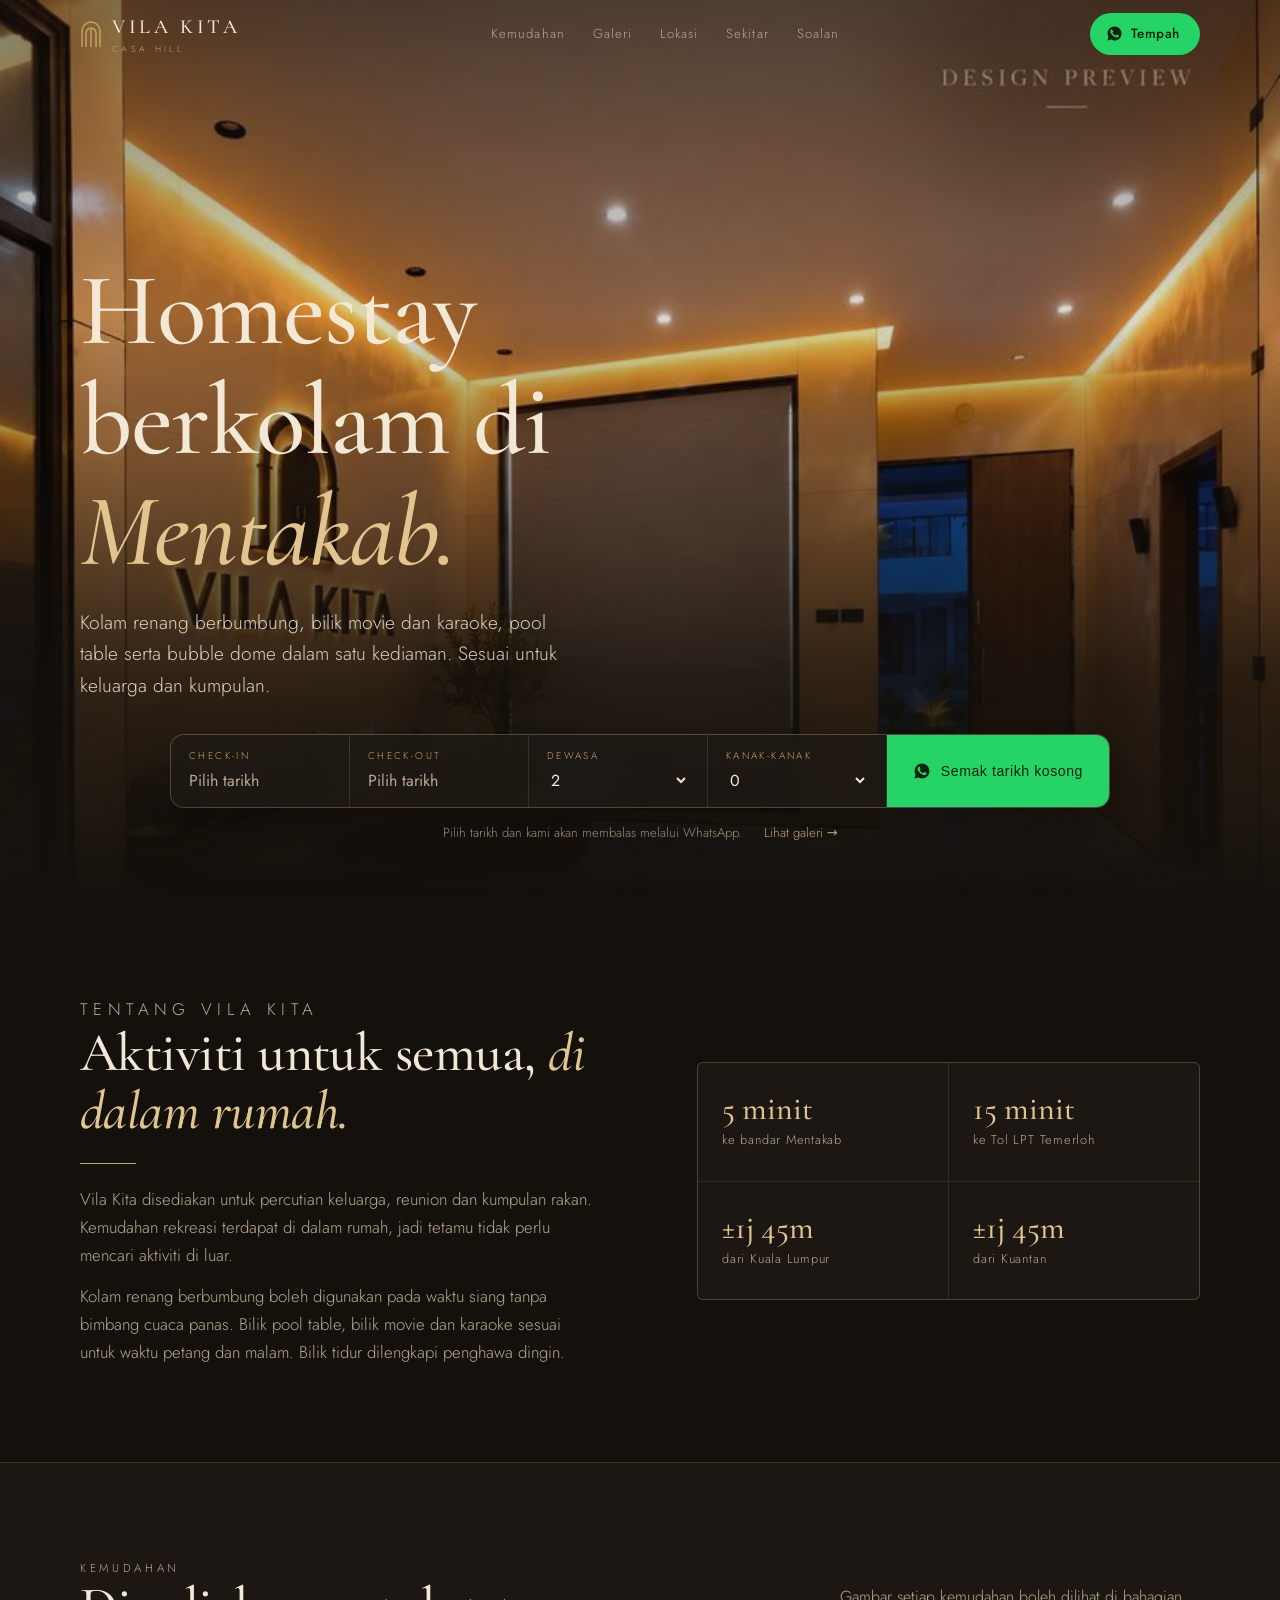
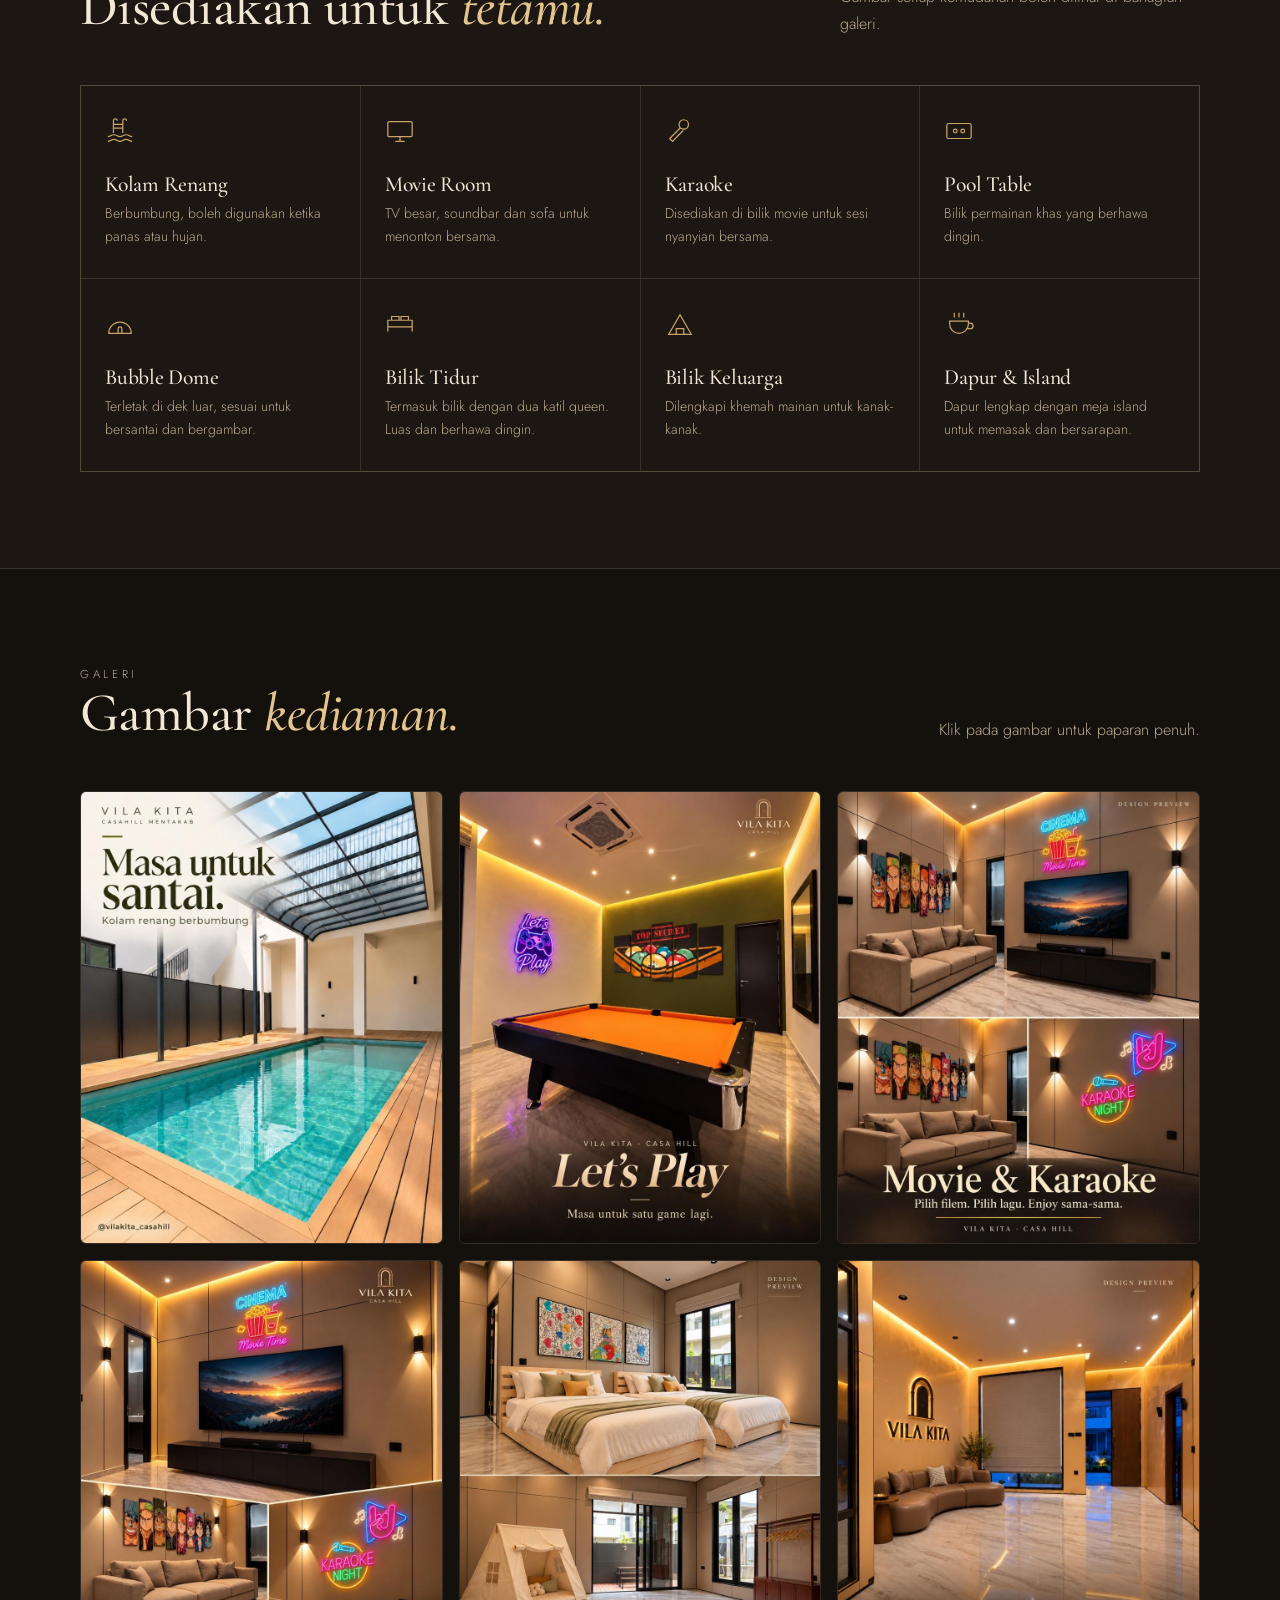
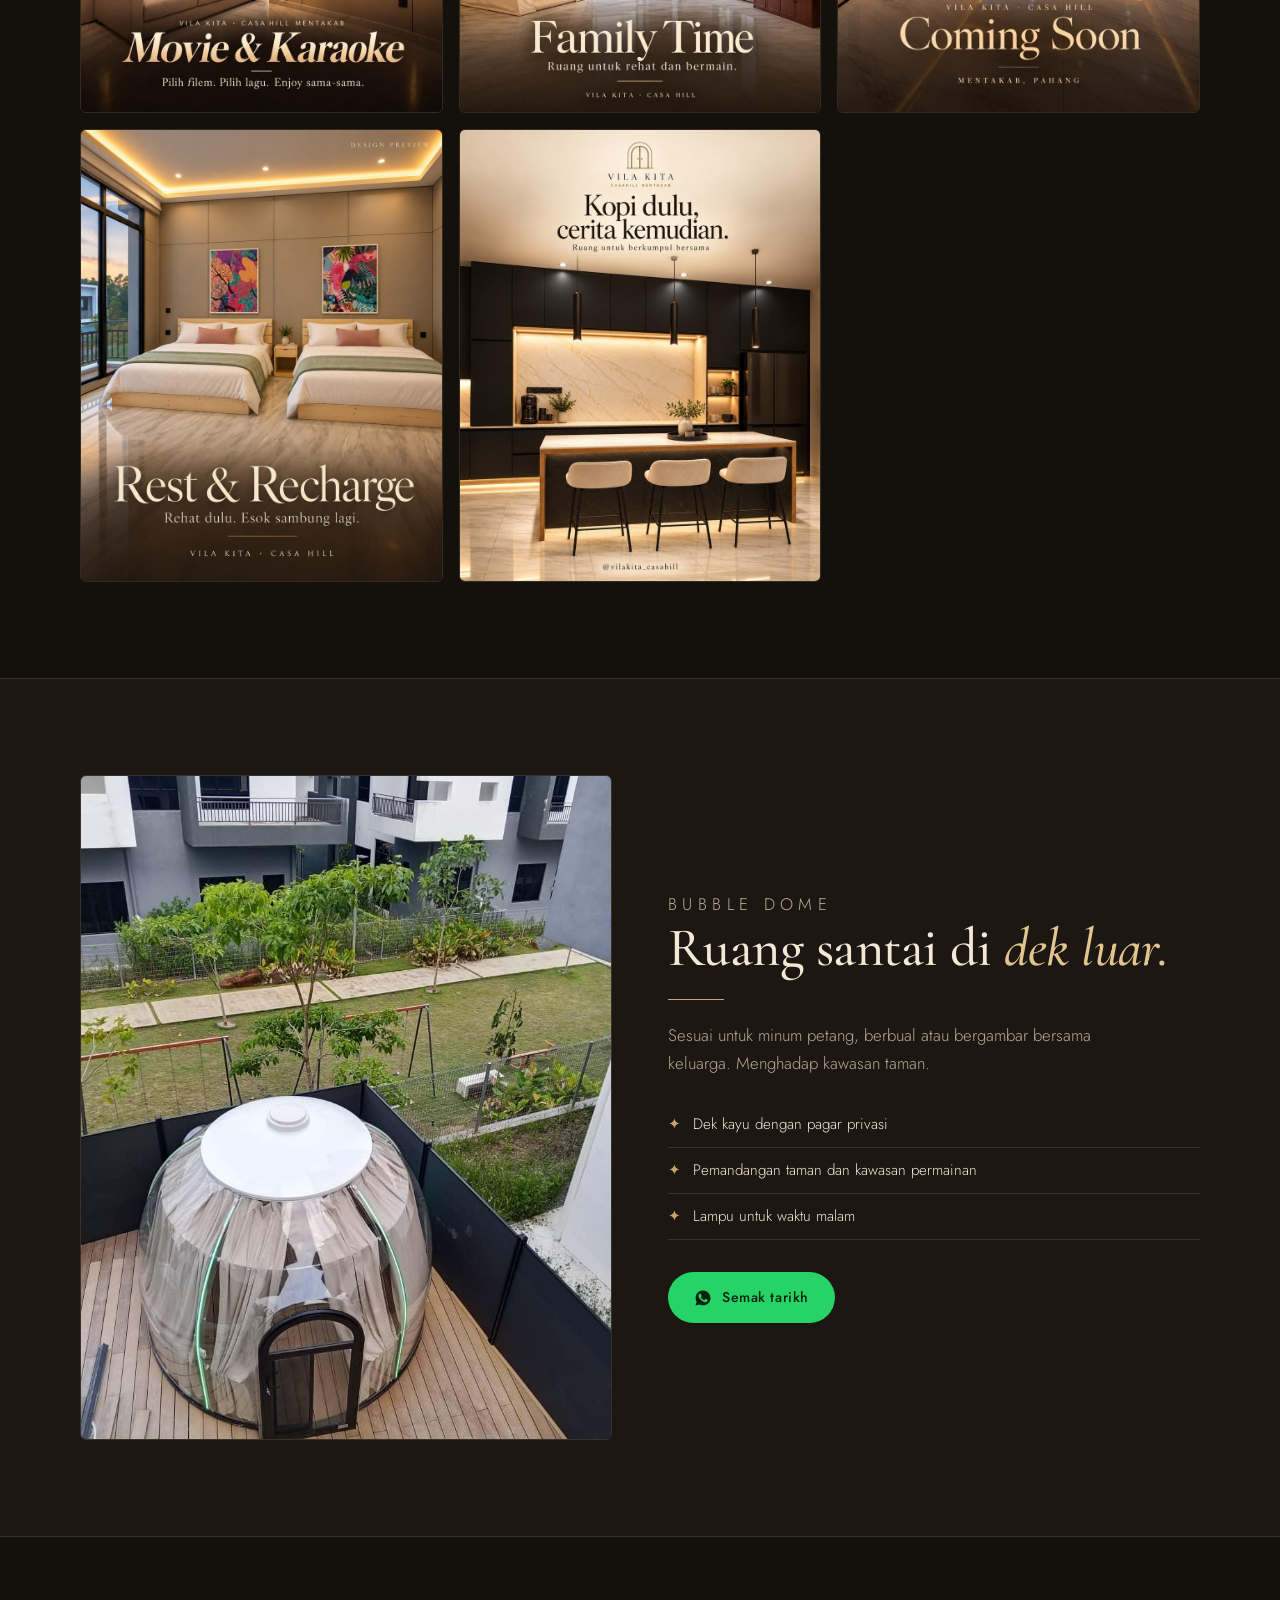
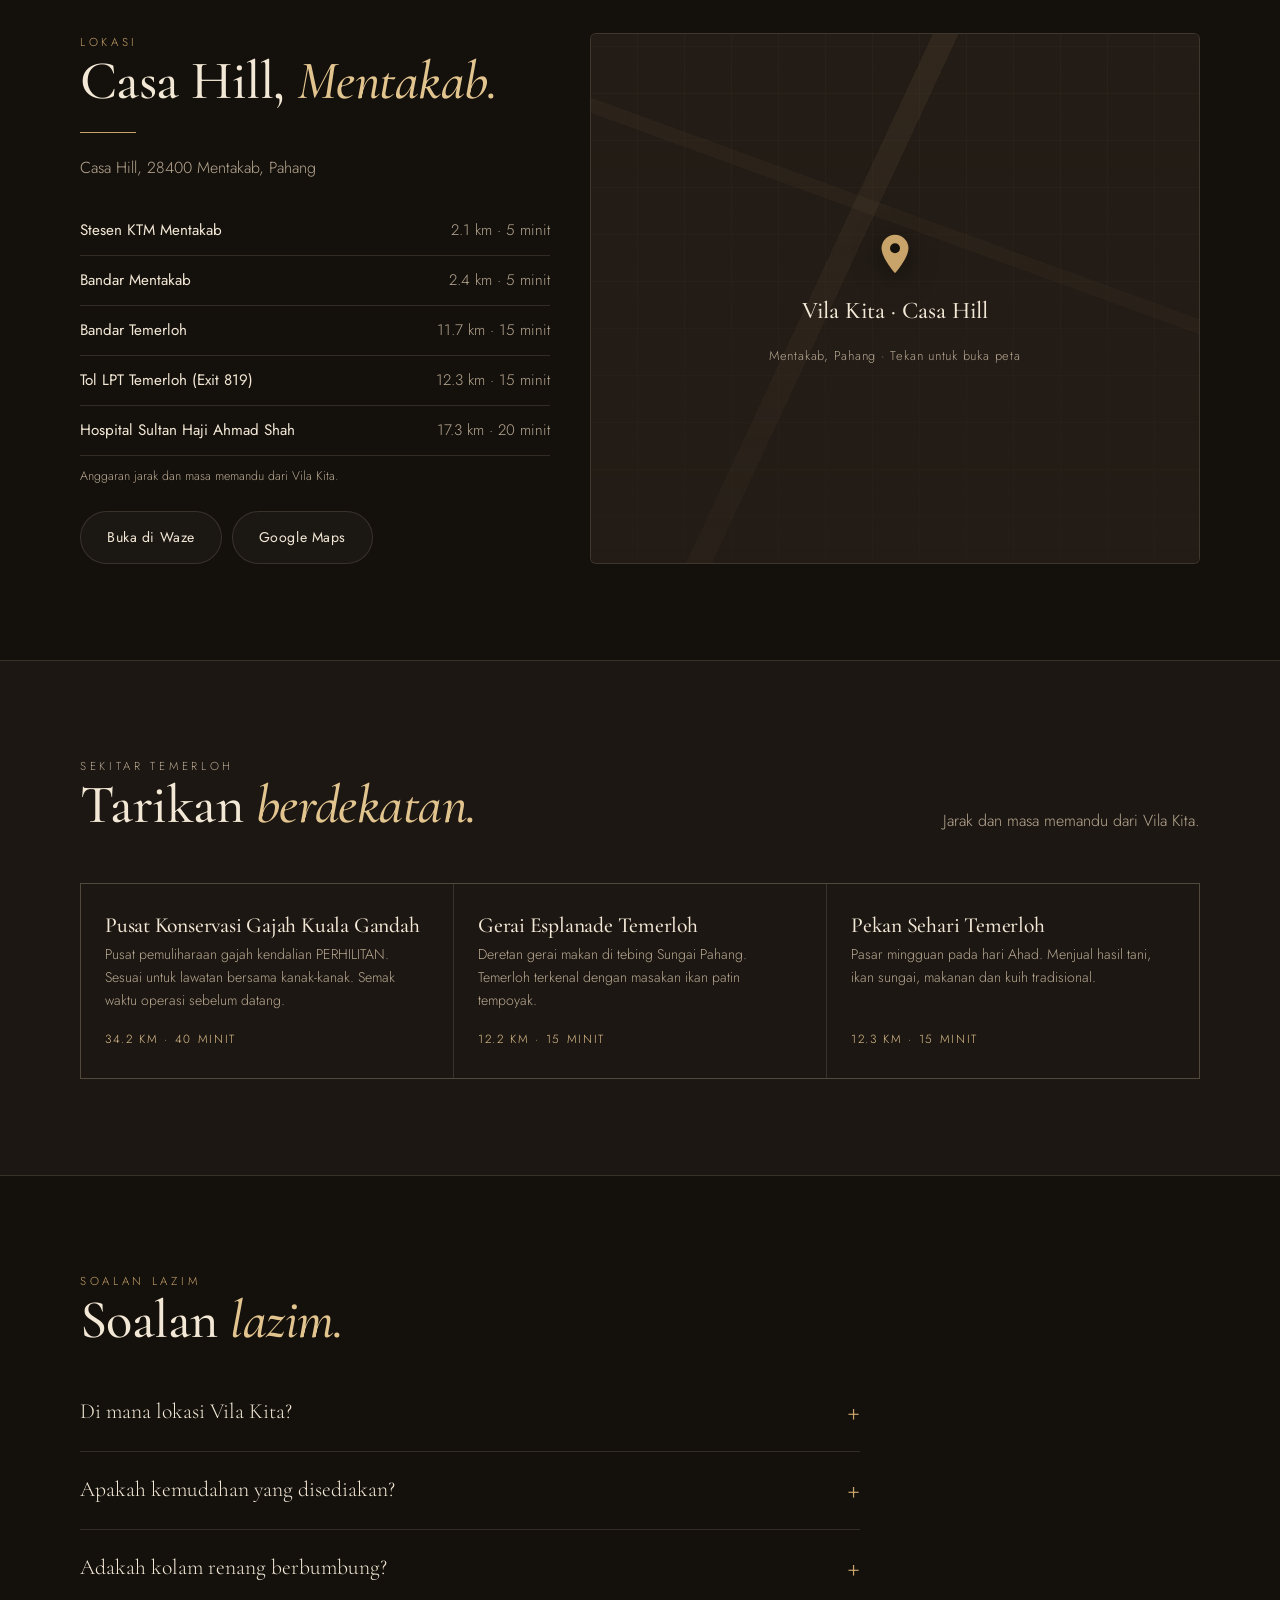
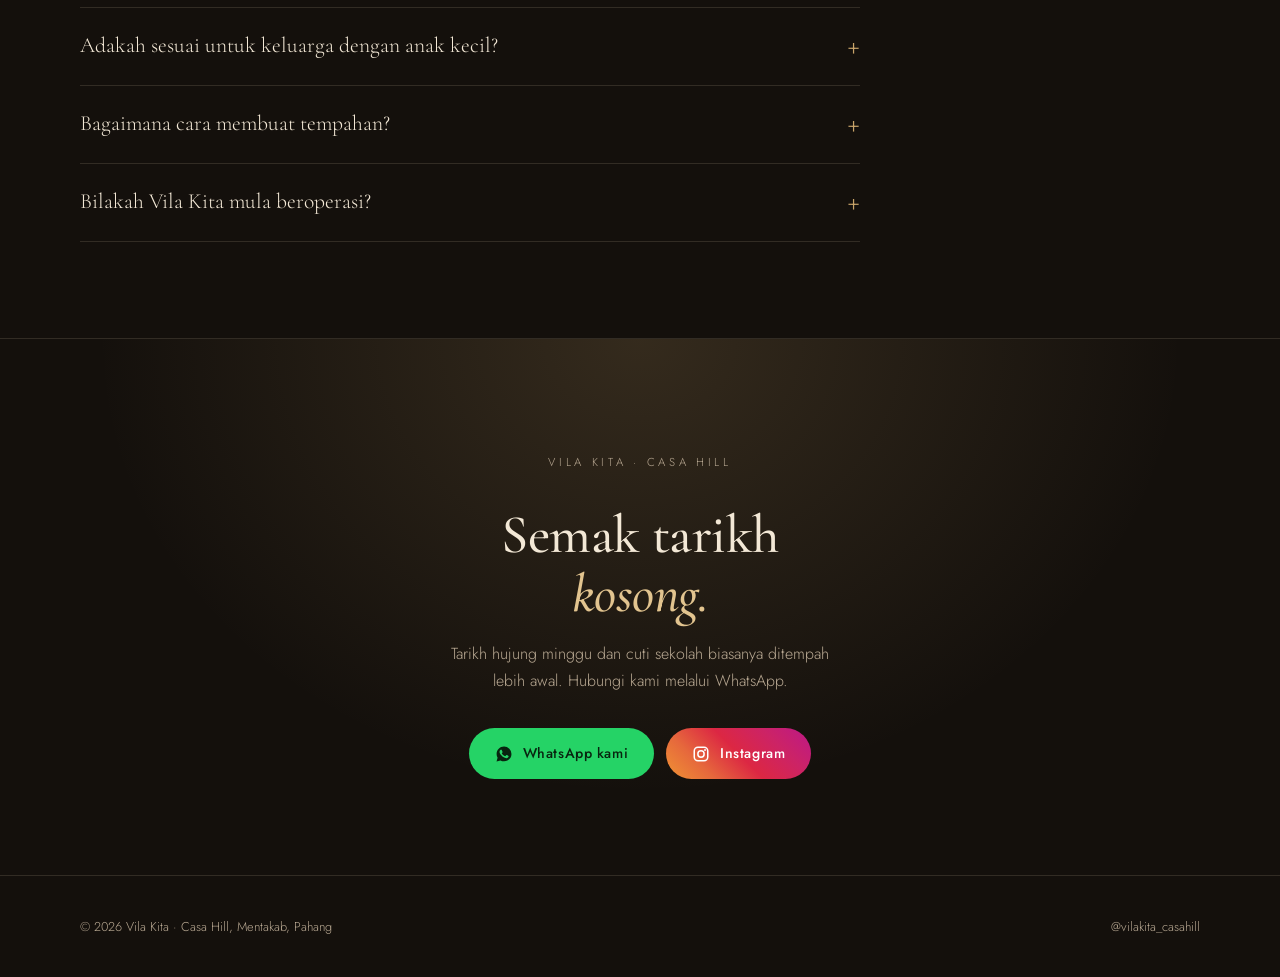
==== commit fa54fc3d: "Kalender tarikh kosong dari iCal pada borang tempah Co-Authored-By: Claude Opus 5.5 <noreply@anthrop" ====
--- a/index.html
+++ b/index.html
@@ -97,6 +97,33 @@
 .book .btn{border-radius:0;justify-content:center;padding:14px 26px}
 .book .btn:hover{transform:none;filter:brightness(1.08)}
 .book-note{display:flex;flex-wrap:wrap;justify-content:center;gap:8px 22px;margin-top:14px;font-size:.82rem;color:var(--muted)}
+.fld .dv{background:none;border:0;padding:0;color:var(--cream);font:inherit;font-size:1rem;font-weight:400;text-align:left;cursor:pointer;white-space:nowrap;overflow:hidden;text-overflow:ellipsis}
+.fld .dv.ph{color:var(--muted)}
+
+/* kalender tarikh kosong */
+.cal{position:fixed;inset:0;z-index:90;background:rgba(10,8,6,.72);backdrop-filter:blur(4px);-webkit-backdrop-filter:blur(4px);display:none;align-items:center;justify-content:center;padding:16px}
+.cal.on{display:flex}
+.cal-box{background:var(--bg2);border:1px solid var(--line);border-radius:16px;padding:20px 22px;width:min(680px,100%);max-height:100%;overflow:auto;box-shadow:0 30px 80px rgba(0,0,0,.5);outline:0}
+.cal-hd{display:flex;align-items:center;justify-content:space-between;gap:12px;margin-bottom:16px}
+.cal-hd span{font-size:.88rem;color:var(--muted);text-align:center}
+.cal-nav{flex:none;width:38px;height:38px;border-radius:50%;border:1px solid var(--line);background:none;color:var(--cream);font-size:1.3rem;line-height:1;cursor:pointer}
+.cal-nav:disabled{opacity:.25;cursor:default}
+.cal-months{display:grid;grid-auto-flow:column;grid-auto-columns:minmax(0,1fr);gap:32px}
+.cal-m b{display:block;text-align:center;font-family:var(--serif);font-weight:500;font-size:1.3rem;margin-bottom:8px;text-transform:capitalize}
+.cal-g{display:grid;grid-template-columns:repeat(7,1fr);gap:3px 0}
+.cal-g i{font-style:normal;font-size:.6rem;letter-spacing:.12em;text-transform:uppercase;color:var(--gold);text-align:center;padding:4px 0 6px}
+.cal-g button{aspect-ratio:1;max-height:44px;border:0;border-radius:50%;background:none;color:var(--cream);font:inherit;font-size:.92rem;font-weight:400;cursor:pointer}
+.cal-g button:hover:not(:disabled){background:rgba(201,164,106,.18)}
+.cal-g button:disabled{color:var(--muted);opacity:.3;cursor:default}
+.cal-g button.x{text-decoration:line-through;opacity:.45}
+.cal-g button.r{background:rgba(201,164,106,.14);border-radius:0}
+.cal-g button.s,.cal-g button.e{background:var(--gold);color:var(--bg);font-weight:500}
+.cal-ft{display:flex;flex-wrap:wrap;align-items:center;gap:10px 18px;margin-top:16px;padding-top:14px;border-top:1px solid var(--line);font-size:.78rem;color:var(--muted)}
+.cal-ft s{opacity:.6;margin-right:4px} .cal-ft u{text-decoration:none;color:var(--cream);margin-right:4px}
+#cal-st{flex-basis:100%;order:-1;color:var(--gold2)} #cal-st:empty{display:none}
+.cal-clr{margin-left:auto}
+.cal-ft button{background:none;border:1px solid var(--line);border-radius:999px;color:var(--cream);font:inherit;padding:8px 18px;cursor:pointer}
+.cal-ft .cal-ok{background:var(--gold);border-color:var(--gold);color:var(--bg);font-weight:500}
 .book-note a{color:var(--gold2)} .book-note a:hover{color:var(--cream)}
 
 /* intro */
@@ -201,6 +228,8 @@
   .fld{padding:12px 14px}
   .nav-cta{padding:9px 16px 9px 13px;font-size:.8rem}
   .gallery{columns:1}
+  .cal{align-items:flex-end;padding:0}
+  .cal-box{border-radius:18px 18px 0 0;padding:18px 16px calc(18px + env(safe-area-inset-bottom))}
 }
 @media (prefers-reduced-motion:reduce){*{animation:none!important;transition:none!important}.reveal{opacity:1;transform:none}}
 </style>
@@ -232,8 +261,8 @@
     <h1>Homestay berkolam di <em>Mentakab.</em></h1>
     <p class="lead">Kolam renang berbumbung, bilik movie dan karaoke, pool table serta bubble dome dalam satu kediaman. Sesuai untuk keluarga dan kumpulan.</p>
     <form class="book" id="tempah">
-      <div class="fld"><label for="f-in">Check-in</label><input type="date" id="f-in" required></div>
-      <div class="fld"><label for="f-out">Check-out</label><input type="date" id="f-out" required></div>
+      <div class="fld" data-cal="in"><label for="f-in">Check-in</label><button type="button" class="dv ph" id="f-in">Pilih tarikh</button></div>
+      <div class="fld" data-cal="out"><label for="f-out">Check-out</label><button type="button" class="dv ph" id="f-out">Pilih tarikh</button></div>
       <div class="fld"><label for="f-ad">Dewasa</label><select id="f-ad"></select></div>
       <div class="fld"><label for="f-kid">Kanak-kanak</label><select id="f-kid"></select></div>
       <button class="btn btn-wa" type="submit"><svg viewBox="0 0 24 24" fill="currentColor"><use href="#wa"/></svg>Semak tarikh kosong</button>
@@ -398,6 +427,14 @@
   <button class="nx" aria-label="Seterusnya">›</button>
 </div>
 
+<div class="cal" id="cal" role="dialog" aria-modal="true" aria-label="Pilih tarikh">
+  <div class="cal-box" tabindex="-1">
+    <div class="cal-hd"><button class="cal-nav" data-m="-1" aria-label="Bulan sebelum">‹</button><span id="cal-msg"></span><button class="cal-nav" data-m="1" aria-label="Bulan seterusnya">›</button></div>
+    <div class="cal-months" id="cal-months"></div>
+    <div class="cal-ft"><span><u>12</u>Kosong</span><span><s>12</s>Penuh</span><span id="cal-st"></span><button type="button" class="cal-clr">Padam</button><button type="button" class="cal-ok">Siap</button></div>
+  </div>
+</div>
+
 <svg width="0" height="0" style="position:absolute"><symbol id="wa" viewBox="0 0 24 24"><path d="M12.04 2C6.58 2 2.13 6.45 2.13 11.91c0 1.75.46 3.45 1.32 4.95L2.05 22l5.25-1.38a9.9 9.9 0 0 0 4.74 1.21h.01c5.46 0 9.91-4.45 9.91-9.91A9.86 9.86 0 0 0 12.04 2zm5.8 14.13c-.25.69-1.44 1.32-1.99 1.38-.51.06-1.15.08-1.85-.12a16.7 16.7 0 0 1-1.68-.62c-2.95-1.27-4.88-4.25-5.03-4.45-.15-.2-1.2-1.6-1.2-3.05s.76-2.16 1.03-2.46c.27-.3.59-.37.79-.37h.57c.18 0 .43-.07.67.51.25.59.84 2.05.91 2.2.07.15.12.32.02.52-.1.2-.15.32-.3.49l-.44.52c-.15.15-.3.31-.13.6.17.3.77 1.27 1.65 2.06 1.14 1.01 2.1 1.33 2.4 1.48.3.15.47.12.64-.07.17-.2.74-.86.94-1.16.2-.3.39-.25.67-.15.27.1 1.73.82 2.03.97.3.15.49.22.57.35.07.12.07.71-.17 1.4z"/></symbol><symbol id="ig-icon" viewBox="0 0 24 24"><rect x="3" y="3" width="18" height="18" rx="5" fill="none" stroke="currentColor" stroke-width="2"/><circle cx="12" cy="12" r="4.2" fill="none" stroke="currentColor" stroke-width="2"/><circle cx="17.4" cy="6.6" r="1.3" fill="currentColor"/></symbol></svg>
 
 <script>
@@ -430,22 +467,82 @@
 const day = s => new Date(s + "T00:00");
 const plus1 = d => new Date(d.getFullYear(), d.getMonth(), d.getDate() + 1);
 const fmt = (s,o) => day(s).toLocaleDateString("ms-MY", o);
-const nights = () => Math.round((day(fout.value) - day(fin.value)) / 864e5);
+let ci = "", co = "";                      // tarikh check-in / check-out terpilih (YYYY-MM-DD)
+const nights = () => Math.round((day(co) - day(ci)) / 864e5);
 const syncBook = ()=>{
-  fout.min = iso(plus1(fin.value ? day(fin.value) : new Date()));
-  if (fin.value && (!fout.value || fout.value < fout.min)) fout.value = fout.min;
-  if (fin.value && fout.value) { const o = {weekday:"short", day:"numeric", month:"short"};
-    note.textContent = nights() + " malam · " + fmt(fin.value,o) + " → " + fmt(fout.value,o); }
+  const o = {weekday:"short", day:"numeric", month:"short"};
+  [[fin,ci],[fout,co]].forEach(([b,v])=>{ b.textContent = v ? fmt(v,o) : "Pilih tarikh"; b.classList.toggle("ph", !v); });
+  calMsg.textContent = !ci ? "Pilih tarikh check-in" : !co ? "Pilih tarikh check-out"
+    : nights() + " malam · " + fmt(ci,o) + " → " + fmt(co,o);
+  note.textContent = ci && co ? calMsg.textContent : "Pilih tarikh dan kami akan membalas melalui WhatsApp.";
 };
-fin.min = iso(new Date()); syncBook();
-fin.addEventListener("change", syncBook); fout.addEventListener("change", syncBook);
-book.querySelectorAll("input[type=date]").forEach(i=> i.parentElement.addEventListener("click",()=>{ try { i.showPicker(); } catch {} }));
+
+/* kalender: malam penuh datang dari /api/availability (iCal Google Calendar / Airbnb) */
+const cal = document.getElementById("cal"), calBox = cal.querySelector(".cal-box"), calMonths = document.getElementById("cal-months"),
+      calMsg = document.getElementById("cal-msg"), calSt = document.getElementById("cal-st"), calNav = cal.querySelectorAll(".cal-nav");
+const WD = ["Isn","Sel","Rab","Kha","Jum","Sab","Ahd"], MAX_MONTHS = 12;
+let booked = new Set(), vm = new Date();
+vm.setDate(1);
+const today = () => iso(new Date());
+const nextBooked = s => { for (let d = plus1(day(s)), k = 0; k < 400; k++, d = plus1(d)) if (booked.has(iso(d))) return iso(d); return "9999"; };
+const renderCal = ()=>{
+  const t = today(), lim = ci && !co ? nextBooked(ci) : "", now = new Date(), n = innerWidth >= 720 ? 2 : 1;
+  const off = (vm.getFullYear() - now.getFullYear()) * 12 + vm.getMonth() - now.getMonth();
+  calNav[0].disabled = off <= 0; calNav[1].disabled = off + n > MAX_MONTHS;
+  calMonths.innerHTML = "";
+  for (let m = 0; m < n; m++) {
+    const first = new Date(vm.getFullYear(), vm.getMonth() + m, 1), el = document.createElement("div");
+    el.className = "cal-m";
+    el.innerHTML = "<b>" + first.toLocaleDateString("ms-MY", {month:"long", year:"numeric"}) + "</b><div class='cal-g'>" + WD.map(w=> "<i>" + w + "</i>").join("") + "</div>";
+    const g = el.lastChild;
+    for (let k = (first.getDay() + 6) % 7; k--; ) g.append(document.createElement("span"));
+    for (let d = first; d.getMonth() === first.getMonth(); d = plus1(d)) {
+      const s = iso(d), b = document.createElement("button"), full = booked.has(s);
+      b.type = "button"; b.textContent = d.getDate(); b.dataset.d = s;
+      // semasa pilih check-out: malam penuh pertama selepas check-in masih boleh jadi hari check-out
+      b.disabled = s < t || (lim && s > ci ? s > lim : full);
+      b.className = (full && s !== lim ? "x " : "") + (s === ci ? "s" : s === co ? "e" : ci && co && s > ci && s < co ? "r" : "");
+      if (full) b.title = s === lim ? "Check-out sahaja" : "Penuh";
+      g.append(b);
+    }
+    calMonths.append(el);
+  }
+};
+const openCal = which =>{
+  if (which === "out" && ci) co = "";
+  vm = ci ? day(ci) : new Date(); vm.setDate(1);
+  syncBook(); renderCal();
+  cal.classList.add("on"); document.body.style.overflow = "hidden"; calBox.focus();
+};
+const closeCal = ()=>{ cal.classList.remove("on"); document.body.style.overflow = ""; };
+calMonths.addEventListener("click", e=>{
+  const s = e.target.dataset.d;
+  if (!s || e.target.disabled) return;
+  if (ci && !co && s > ci) { co = s; setTimeout(closeCal, 300); } else { ci = s; co = ""; }
+  syncBook(); renderCal();
+});
+calNav.forEach(b=> b.addEventListener("click", ()=>{ vm = new Date(vm.getFullYear(), vm.getMonth() + +b.dataset.m, 1); renderCal(); }));
+cal.querySelector(".cal-clr").onclick = ()=>{ ci = co = ""; syncBook(); renderCal(); };
+cal.querySelector(".cal-ok").onclick = closeCal;
+cal.addEventListener("click", e=>{ if (e.target === cal) closeCal(); });
+addEventListener("keydown", e=>{ if (e.key === "Escape" && cal.classList.contains("on")) closeCal(); });
+addEventListener("resize", ()=>{ if (cal.classList.contains("on")) renderCal(); });
+book.querySelectorAll("[data-cal]").forEach(f=> f.addEventListener("click", ()=> openCal(f.dataset.cal)));
+calSt.textContent = "Memuatkan tarikh…";
+fetch("/api/availability").then(r=> r.ok ? r.json() : Promise.reject()).then(j=>{
+  booked = new Set(j.booked); calSt.textContent = "";
+  if (ci && (booked.has(ci) || co && nextBooked(ci) < co)) ci = co = "";   // pilihan awal bertembung dengan tempahan
+}).catch(()=>{ calSt.textContent = "Tarikh akan disahkan melalui WhatsApp."; })
+  .finally(()=>{ syncBook(); if (cal.classList.contains("on")) renderCal(); });
+syncBook();
+
 book.addEventListener("submit", e=>{
   e.preventDefault();
+  if (!ci || !co) return openCal(ci ? "out" : "in");
   const o = {weekday:"long", day:"numeric", month:"short", year:"numeric"}, kids = +fkid.value;
   const msg = ["Hai, saya ingin menyemak tarikh kosong di Vila Kita:",
-    "Check-in: " + fmt(fin.value,o),
-    "Check-out: " + fmt(fout.value,o) + " (" + nights() + " malam)",
+    "Check-in: " + fmt(ci,o),
+    "Check-out: " + fmt(co,o) + " (" + nights() + " malam)",
     "Tetamu: " + fad.value + " dewasa" + (kids ? ", " + kids + " kanak-kanak" : ""),
     "Boleh maklumkan harga?"].join("\n");
   trackWa();
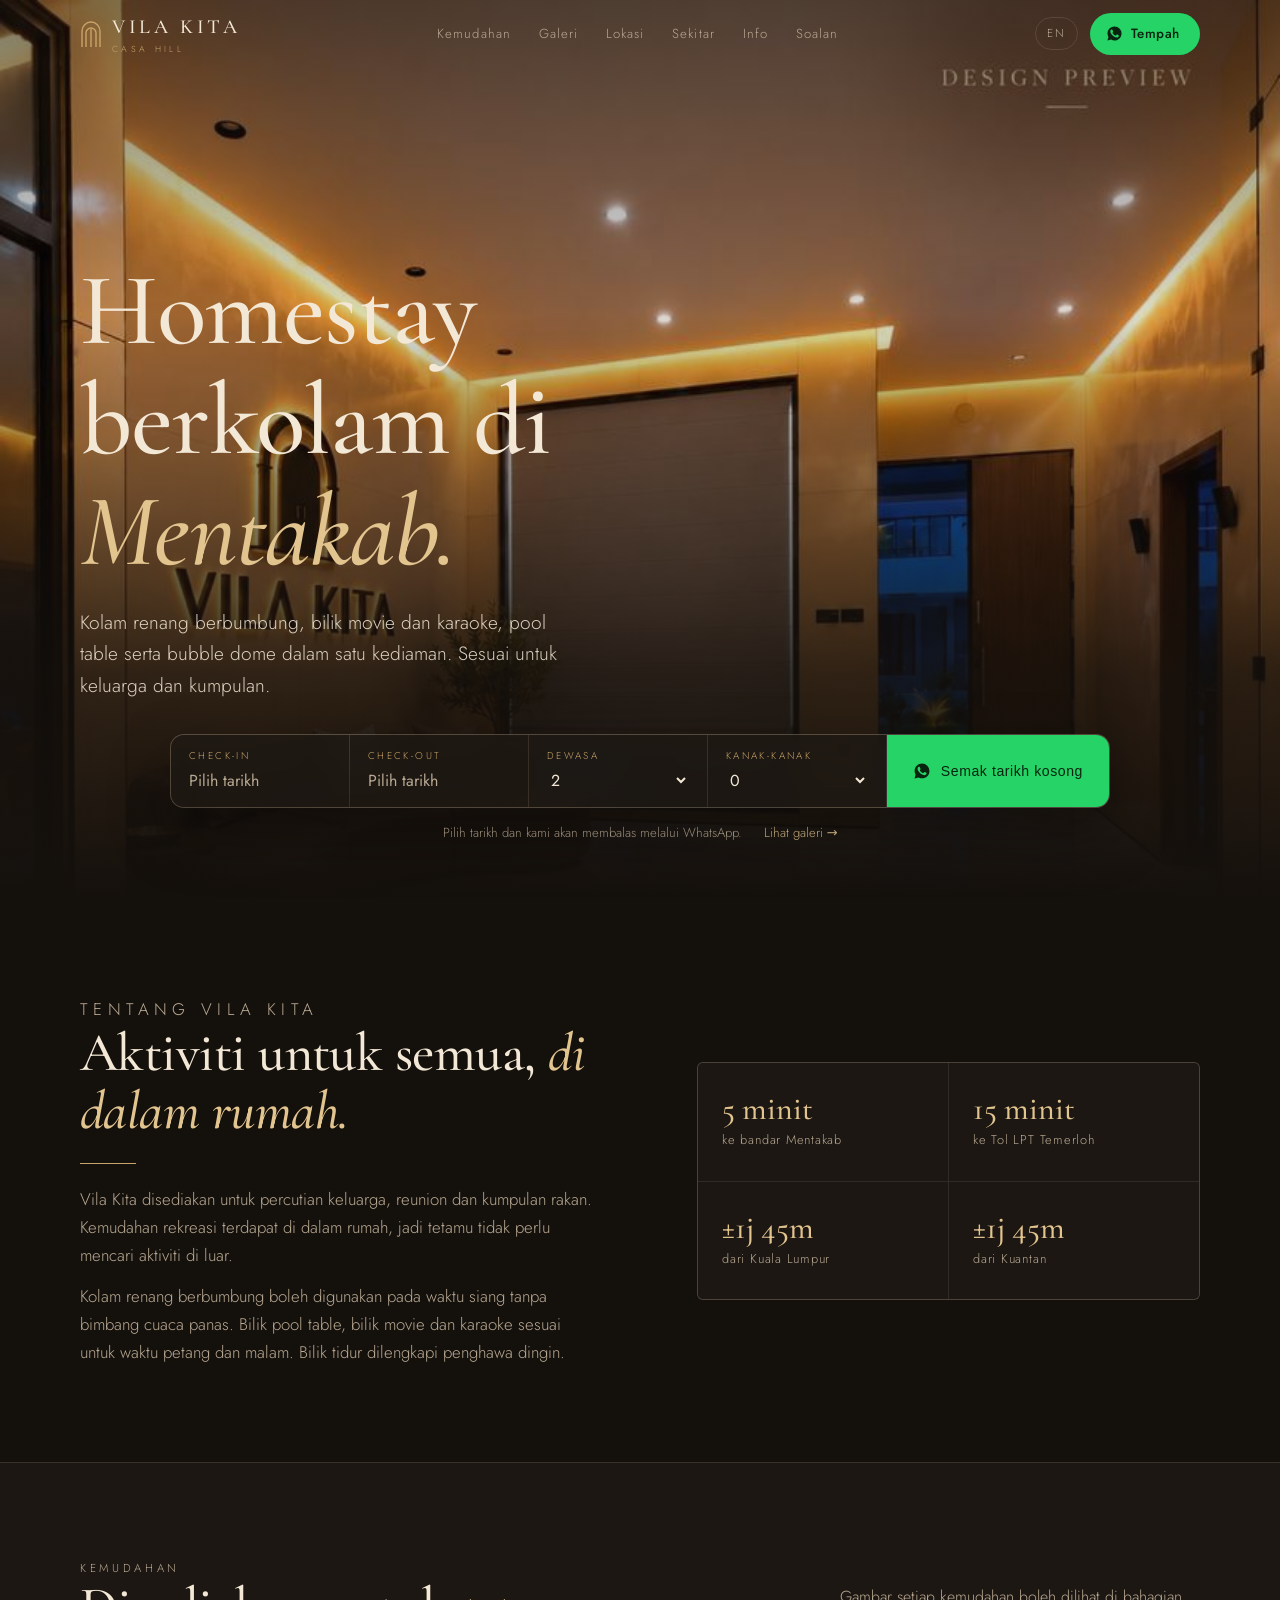
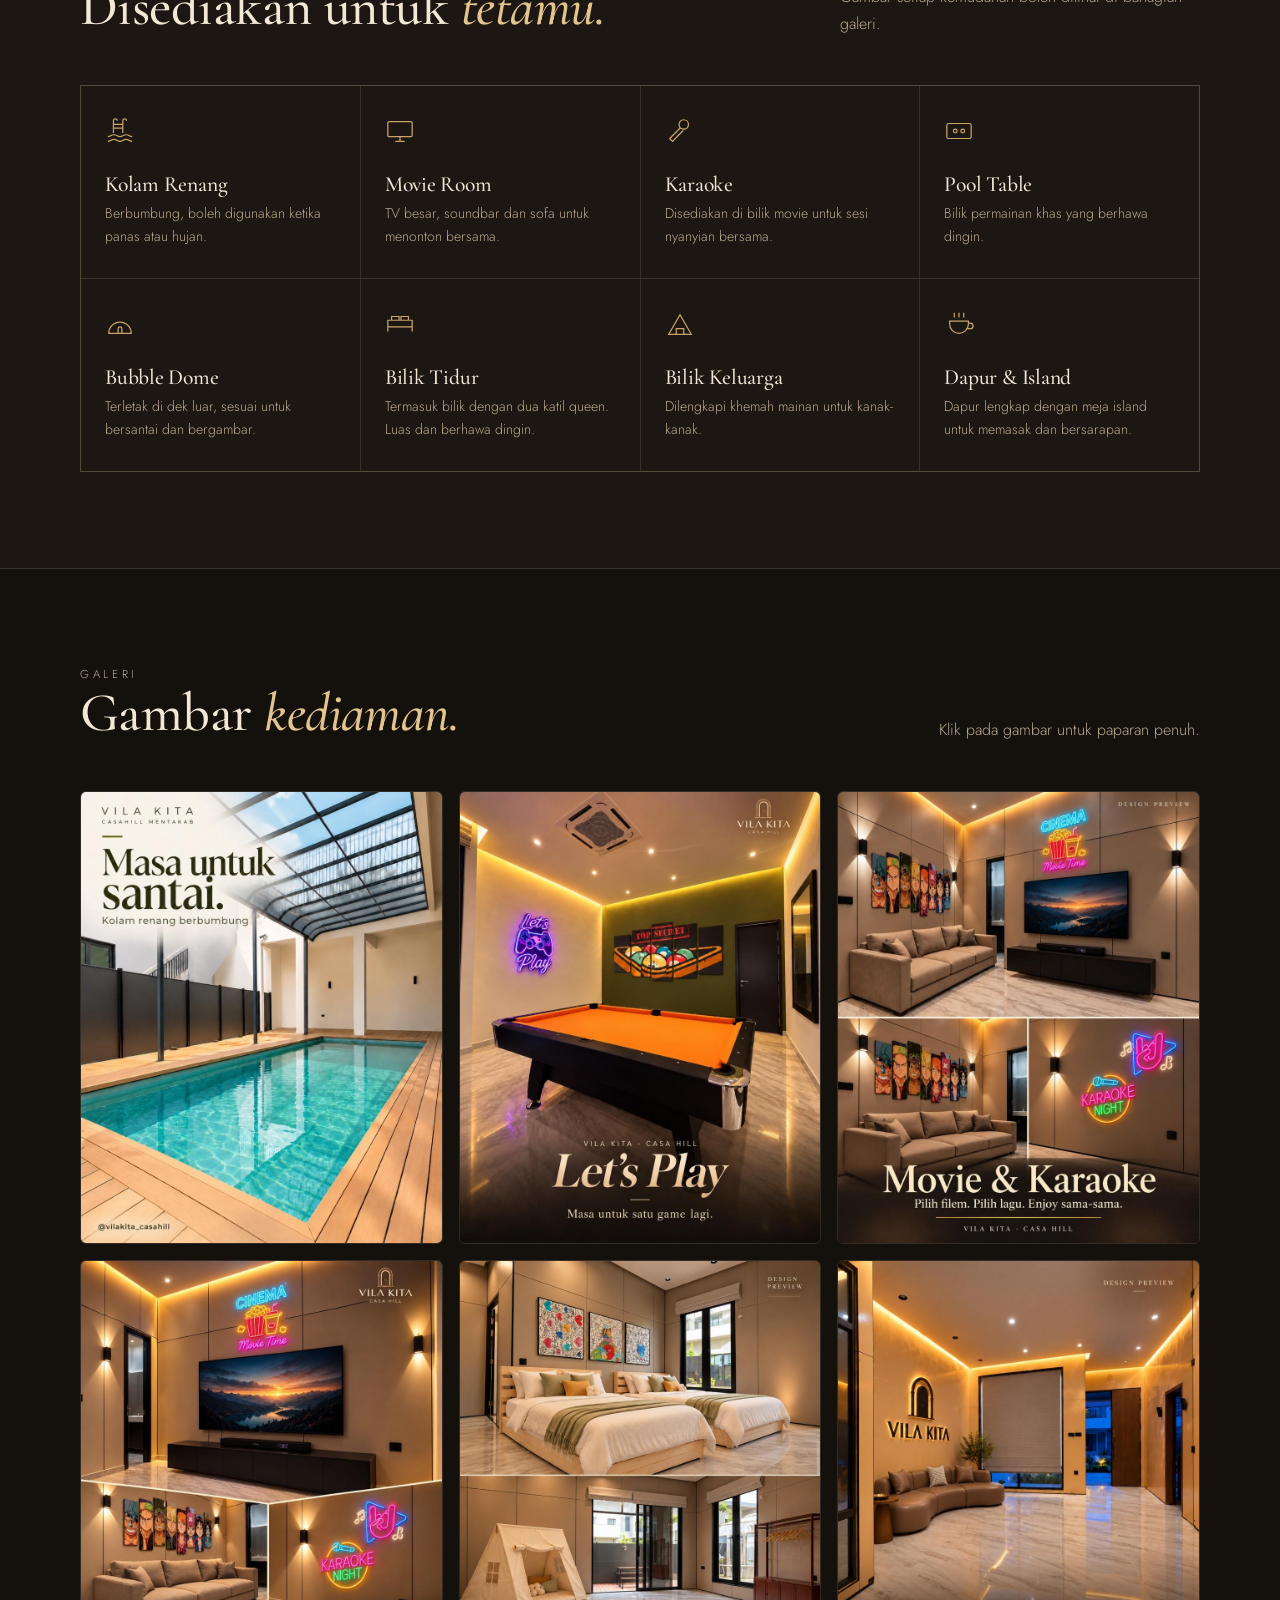
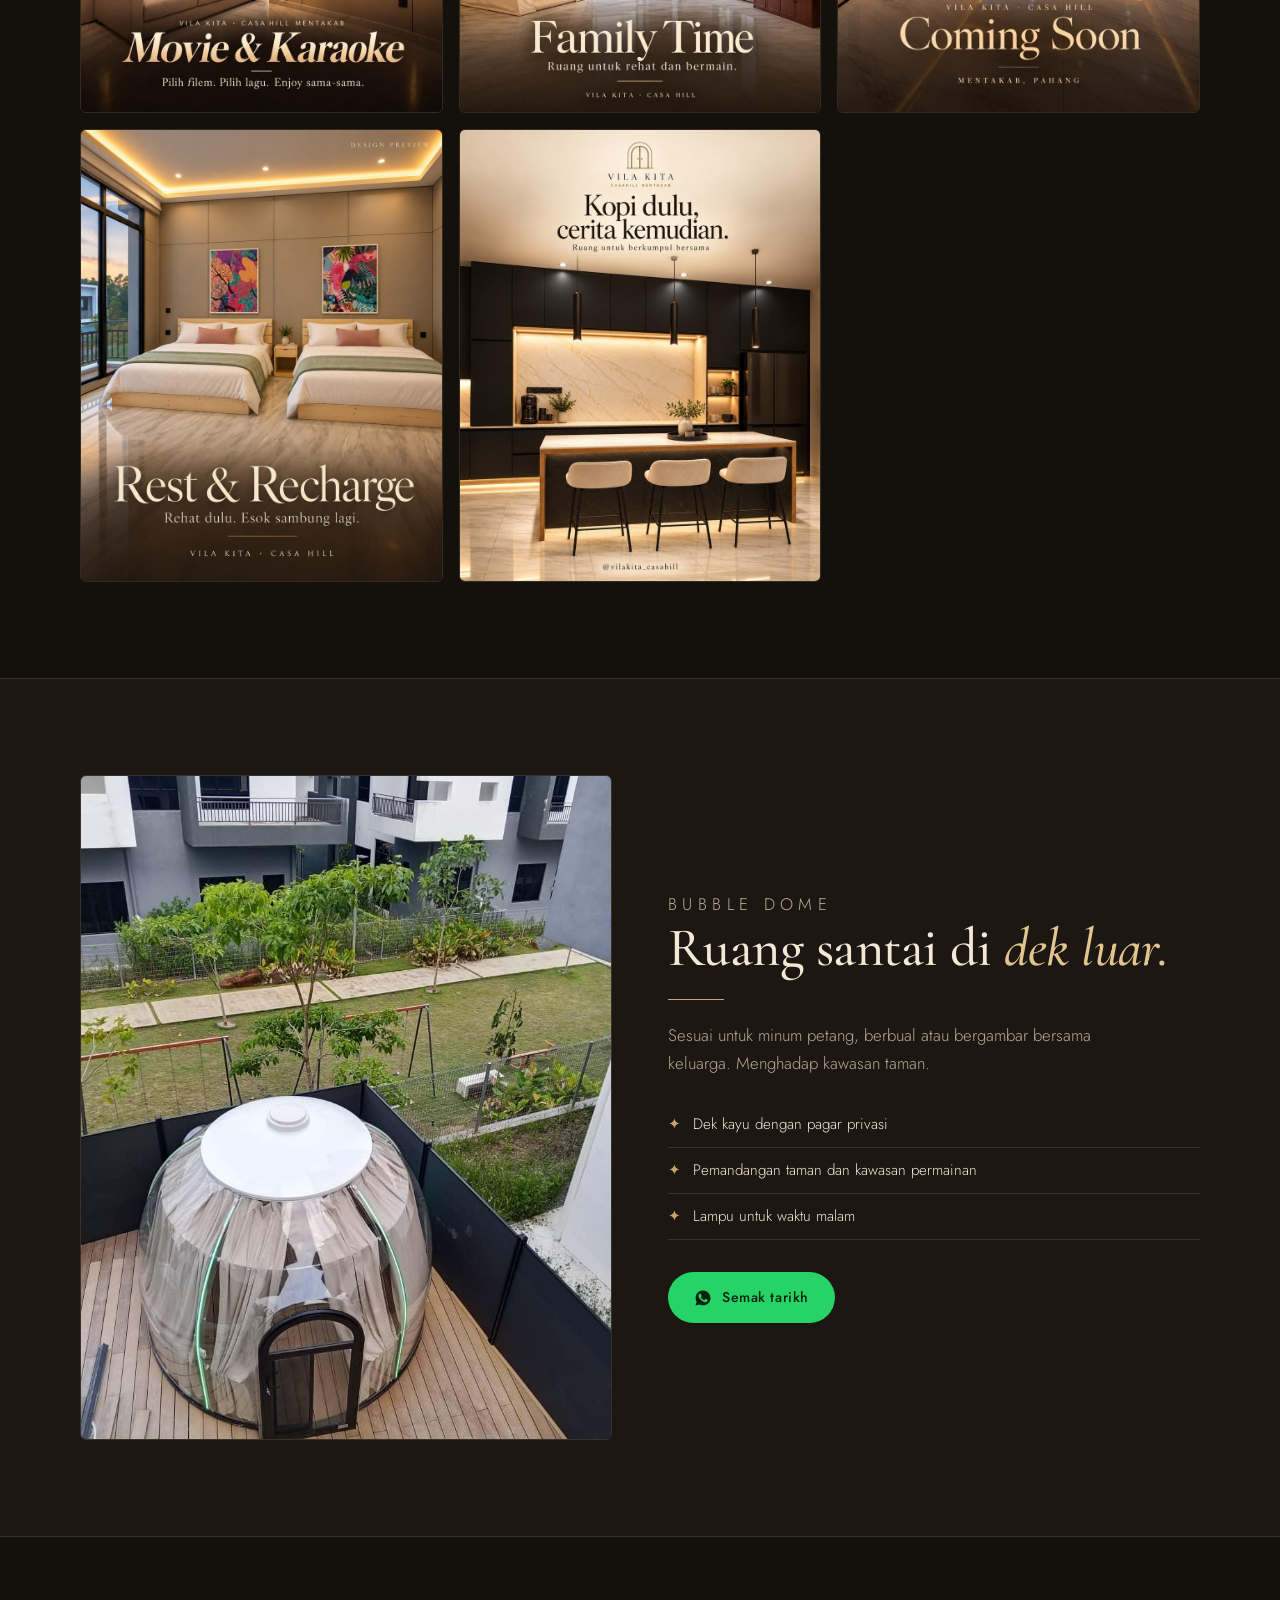
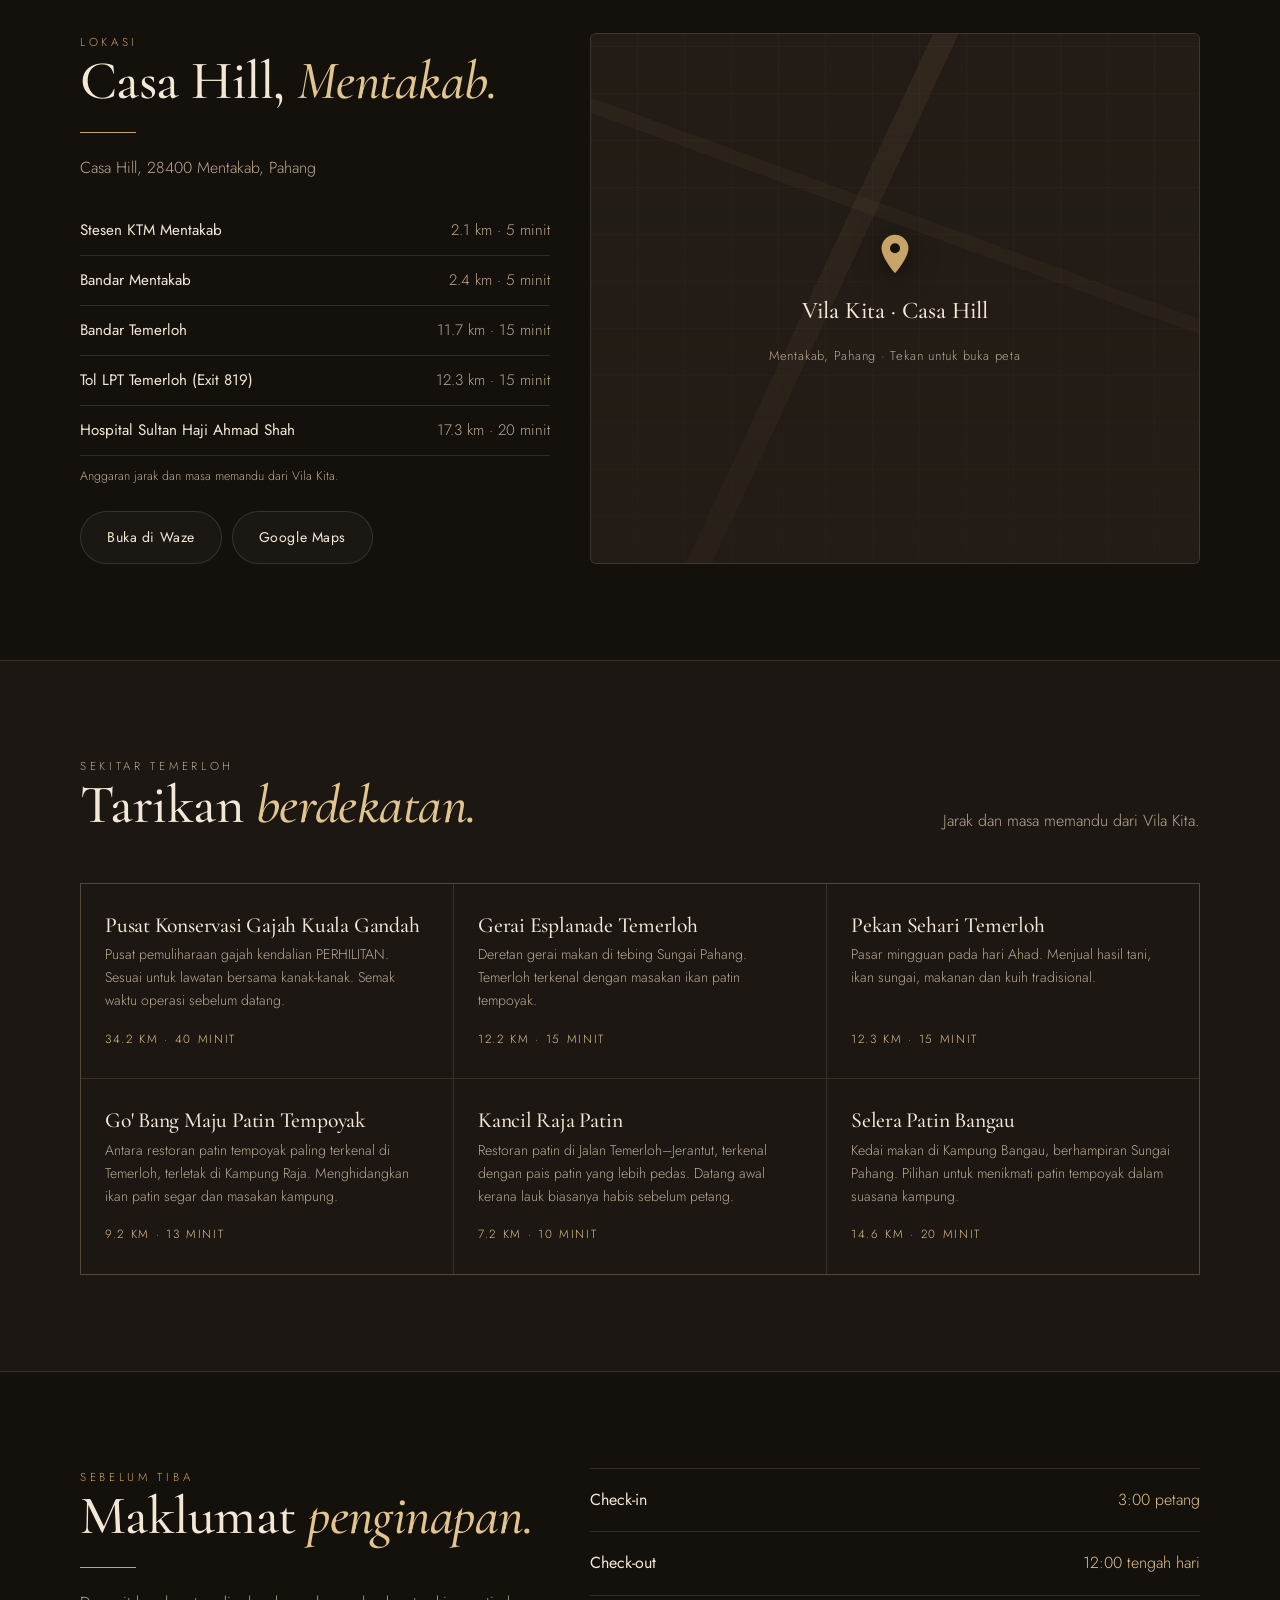
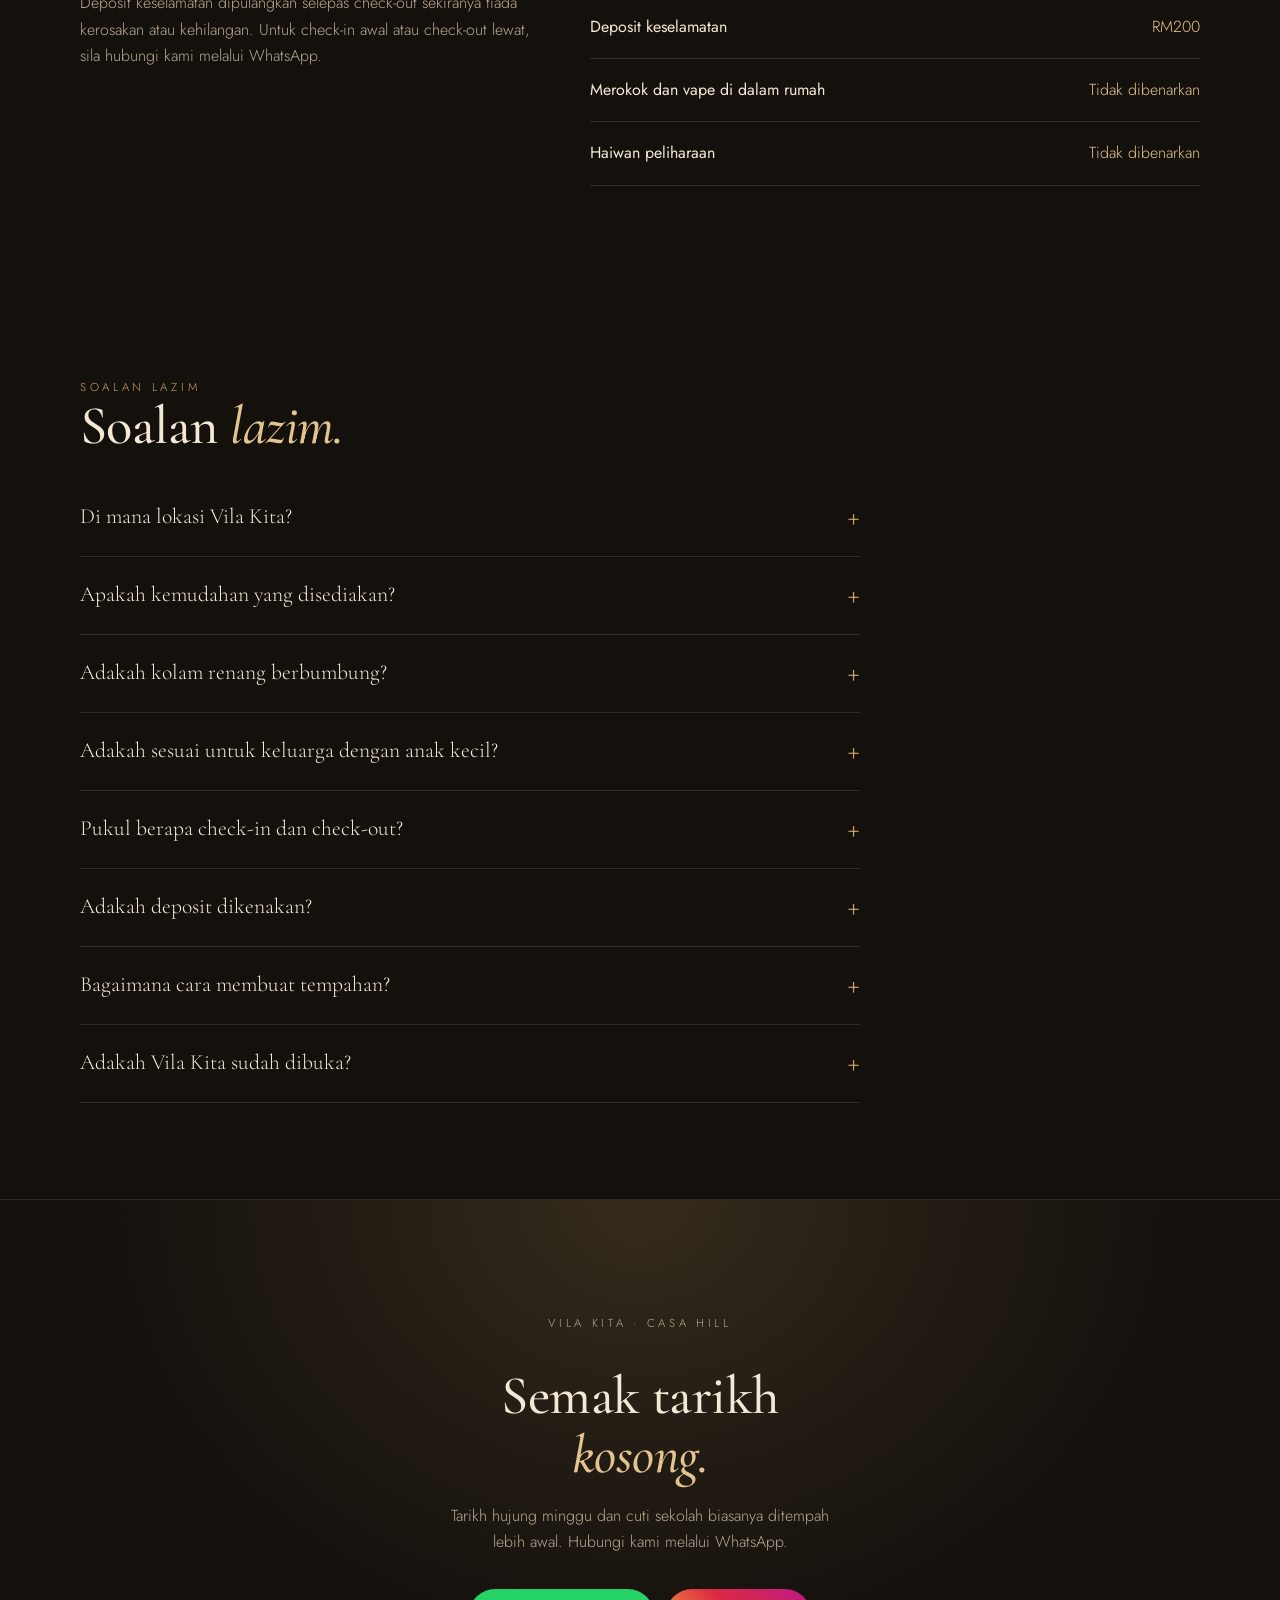
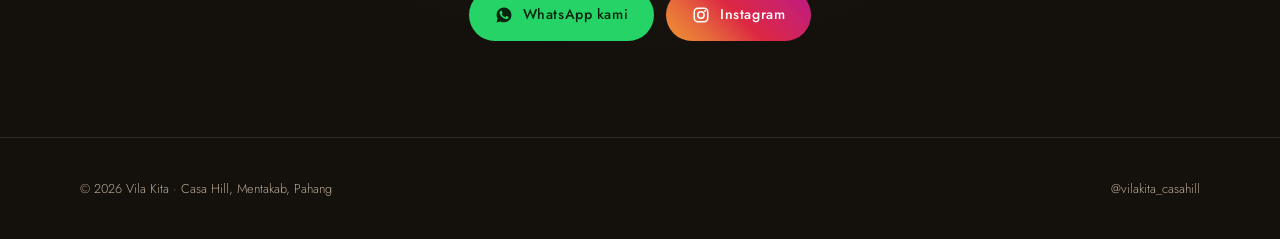
==== commit b5c60b52: "Versi Inggeris, maklumat penginapan, lencana hujung minggu kosong dan tempat makan Temerloh CSS dan " ====
--- a/index.html
+++ b/index.html
@@ -13,6 +13,9 @@
 <link rel="icon" href="favicon.svg" type="image/svg+xml">
 <link rel="apple-touch-icon" href="apple-touch-icon.png">
 <link rel="canonical" href="https://vilakita.vercel.app/">
+<link rel="alternate" hreflang="ms" href="https://vilakita.vercel.app/">
+<link rel="alternate" hreflang="en" href="https://vilakita.vercel.app/en/">
+<link rel="alternate" hreflang="x-default" href="https://vilakita.vercel.app/">
 <meta name="robots" content="index, follow, max-image-preview:large">
 <meta name="geo.region" content="MY-06">
 <meta name="geo.placename" content="Mentakab, Pahang">
@@ -26,8 +29,8 @@
 <meta property="og:locale" content="ms_MY">
 <meta property="og:site_name" content="Vila Kita Casa Hill">
 <meta name="twitter:card" content="summary_large_image">
-<script type="application/ld+json">{"@context": "https://schema.org", "@type": "LodgingBusiness", "@id": "https://vilakita.vercel.app/#vilakita", "name": "Vila Kita Casa Hill", "alternateName": ["Vila Kita Mentakab", "Vila Kita Casahill"], "description": "Homestay di Casa Hill, Mentakab, Pahang dengan kolam renang berbumbung, bilik movie dan karaoke, bilik pool table, bubble dome dan ruang keluarga. Sesuai untuk percutian keluarga, reunion dan kumpulan.", "url": "https://vilakita.vercel.app/", "image": ["https://vilakita.vercel.app/images/vila-kita-lobi-mentakab.jpg", "https://vilakita.vercel.app/images/kolam-renang-berbumbung-homestay-mentakab.jpg", "https://vilakita.vercel.app/images/bilik-movie-karaoke-homestay-mentakab.jpg", "https://vilakita.vercel.app/images/bilik-tidur-queen-vila-kita.jpg", "https://vilakita.vercel.app/images/bilik-pool-table-homestay-pahang.jpg", "https://vilakita.vercel.app/images/bilik-keluarga-khemah-kanak-kanak.jpg", "https://vilakita.vercel.app/images/dapur-island-vila-kita.jpg", "https://vilakita.vercel.app/images/ruang-movie-sofa-vila-kita.jpg", "https://vilakita.vercel.app/images/bubble-dome-homestay-mentakab.jpg"], "telephone": "+601114987898", "address": {"@type": "PostalAddress", "streetAddress": "Casa Hill", "addressLocality": "Mentakab", "postalCode": "28400", "addressRegion": "Pahang", "addressCountry": "MY"}, "geo": {"@type": "GeoCoordinates", "latitude": 3.48475, "longitude": 102.33874}, "hasMap": "https://www.google.com/maps/search/?api=1&query=3.48475,102.33874", "areaServed": ["Mentakab", "Temerloh", "Pahang"], "sameAs": ["https://instagram.com/vilakita_casahill"], "amenityFeature": [{"@type": "LocationFeatureSpecification", "name": "Kolam renang berbumbung", "value": true}, {"@type": "LocationFeatureSpecification", "name": "Bilik movie", "value": true}, {"@type": "LocationFeatureSpecification", "name": "Karaoke", "value": true}, {"@type": "LocationFeatureSpecification", "name": "Pool table", "value": true}, {"@type": "LocationFeatureSpecification", "name": "Bubble dome", "value": true}, {"@type": "LocationFeatureSpecification", "name": "Bilik keluarga", "value": true}, {"@type": "LocationFeatureSpecification", "name": "Dapur lengkap", "value": true}, {"@type": "LocationFeatureSpecification", "name": "Penghawa dingin", "value": true}]}</script>
-<script type="application/ld+json">{"@context": "https://schema.org", "@type": "FAQPage", "mainEntity": [{"@type": "Question", "name": "Di mana lokasi Vila Kita?", "acceptedAnswer": {"@type": "Answer", "text": "Casa Hill, 28400 Mentakab, Pahang. Kira-kira 5 minit dari bandar Mentakab dan 15 minit dari bandar Temerloh. Gunakan butang Waze atau Google Maps di bahagian Lokasi."}}, {"@type": "Question", "name": "Apakah kemudahan yang disediakan?", "acceptedAnswer": {"@type": "Answer", "text": "Kolam renang berbumbung, bilik movie dan karaoke, bilik pool table berhawa dingin, bubble dome di dek luar, bilik tidur dengan katil queen, bilik keluarga dengan khemah mainan kanak-kanak, serta dapur dengan meja island."}}, {"@type": "Question", "name": "Adakah kolam renang berbumbung?", "acceptedAnswer": {"@type": "Answer", "text": "Ya. Kolam renang boleh digunakan ketika hujan dan tidak terdedah kepada panas terik."}}, {"@type": "Question", "name": "Adakah sesuai untuk keluarga dengan anak kecil?", "acceptedAnswer": {"@type": "Answer", "text": "Ya. Terdapat bilik keluarga dengan khemah mainan serta pelbagai aktiviti dalam rumah. Kanak-kanak perlu diawasi ketika berada di kolam renang."}}, {"@type": "Question", "name": "Bagaimana cara membuat tempahan?", "acceptedAnswer": {"@type": "Answer", "text": "Hantar tarikh dan jumlah tetamu melalui WhatsApp. Kami akan menyemak tarikh kosong dan memaklumkan harga."}}, {"@type": "Question", "name": "Bilakah Vila Kita mula beroperasi?", "acceptedAnswer": {"@type": "Answer", "text": "Vila Kita akan dibuka tidak lama lagi. Anda boleh menghubungi kami melalui WhatsApp untuk mendaftar minat atau membuat tempahan awal."}}]}</script>
+<script type="application/ld+json">{"@context": "https://schema.org", "@type": "LodgingBusiness", "@id": "https://vilakita.vercel.app/#vilakita", "name": "Vila Kita Casa Hill", "alternateName": ["Vila Kita Mentakab", "Vila Kita Casahill"], "description": "Homestay di Casa Hill, Mentakab, Pahang dengan kolam renang berbumbung, bilik movie dan karaoke, bilik pool table, bubble dome dan ruang keluarga. Sesuai untuk percutian keluarga, reunion dan kumpulan.", "url": "https://vilakita.vercel.app/", "image": ["https://vilakita.vercel.app/images/vila-kita-lobi-mentakab.jpg", "https://vilakita.vercel.app/images/kolam-renang-berbumbung-homestay-mentakab.jpg", "https://vilakita.vercel.app/images/bilik-movie-karaoke-homestay-mentakab.jpg", "https://vilakita.vercel.app/images/bilik-tidur-queen-vila-kita.jpg", "https://vilakita.vercel.app/images/bilik-pool-table-homestay-pahang.jpg", "https://vilakita.vercel.app/images/bilik-keluarga-khemah-kanak-kanak.jpg", "https://vilakita.vercel.app/images/dapur-island-vila-kita.jpg", "https://vilakita.vercel.app/images/ruang-movie-sofa-vila-kita.jpg", "https://vilakita.vercel.app/images/bubble-dome-homestay-mentakab.jpg"], "telephone": "+601114987898", "address": {"@type": "PostalAddress", "streetAddress": "Casa Hill", "addressLocality": "Mentakab", "postalCode": "28400", "addressRegion": "Pahang", "addressCountry": "MY"}, "geo": {"@type": "GeoCoordinates", "latitude": 3.48475, "longitude": 102.33874}, "hasMap": "https://www.google.com/maps/search/?api=1&query=3.48475,102.33874", "areaServed": ["Mentakab", "Temerloh", "Pahang"], "checkinTime": "15:00", "checkoutTime": "12:00", "petsAllowed": false, "sameAs": ["https://instagram.com/vilakita_casahill"], "amenityFeature": [{"@type": "LocationFeatureSpecification", "name": "Kolam renang berbumbung", "value": true}, {"@type": "LocationFeatureSpecification", "name": "Bilik movie", "value": true}, {"@type": "LocationFeatureSpecification", "name": "Karaoke", "value": true}, {"@type": "LocationFeatureSpecification", "name": "Pool table", "value": true}, {"@type": "LocationFeatureSpecification", "name": "Bubble dome", "value": true}, {"@type": "LocationFeatureSpecification", "name": "Bilik keluarga", "value": true}, {"@type": "LocationFeatureSpecification", "name": "Dapur lengkap", "value": true}, {"@type": "LocationFeatureSpecification", "name": "Penghawa dingin", "value": true}]}</script>
+<script type="application/ld+json">{"@context": "https://schema.org", "@type": "FAQPage", "mainEntity": [{"@type": "Question", "name": "Di mana lokasi Vila Kita?", "acceptedAnswer": {"@type": "Answer", "text": "Casa Hill, 28400 Mentakab, Pahang. Kira-kira 5 minit dari bandar Mentakab dan 15 minit dari bandar Temerloh. Gunakan butang Waze atau Google Maps di bahagian Lokasi."}}, {"@type": "Question", "name": "Apakah kemudahan yang disediakan?", "acceptedAnswer": {"@type": "Answer", "text": "Kolam renang berbumbung, bilik movie dan karaoke, bilik pool table berhawa dingin, bubble dome di dek luar, bilik tidur dengan katil queen, bilik keluarga dengan khemah mainan kanak-kanak, serta dapur dengan meja island."}}, {"@type": "Question", "name": "Adakah kolam renang berbumbung?", "acceptedAnswer": {"@type": "Answer", "text": "Ya. Kolam renang boleh digunakan ketika hujan dan tidak terdedah kepada panas terik."}}, {"@type": "Question", "name": "Adakah sesuai untuk keluarga dengan anak kecil?", "acceptedAnswer": {"@type": "Answer", "text": "Ya. Terdapat bilik keluarga dengan khemah mainan serta pelbagai aktiviti dalam rumah. Kanak-kanak perlu diawasi ketika berada di kolam renang."}}, {"@type": "Question", "name": "Pukul berapa check-in dan check-out?", "acceptedAnswer": {"@type": "Answer", "text": "Check-in bermula jam 3:00 petang dan check-out sebelum jam 12:00 tengah hari."}}, {"@type": "Question", "name": "Adakah deposit dikenakan?", "acceptedAnswer": {"@type": "Answer", "text": "Ya. Deposit keselamatan sebanyak RM200 dikenakan dan dipulangkan selepas check-out sekiranya tiada kerosakan atau kehilangan."}}, {"@type": "Question", "name": "Bagaimana cara membuat tempahan?", "acceptedAnswer": {"@type": "Answer", "text": "Pilih tarikh pada kalender tempahan di bahagian atas halaman. Hanya tarikh kosong boleh dipilih. Kemudian hantar tarikh dan jumlah tetamu melalui WhatsApp, dan kami akan mengesahkan tempahan serta memaklumkan harga."}}, {"@type": "Question", "name": "Adakah Vila Kita sudah dibuka?", "acceptedAnswer": {"@type": "Answer", "text": "Ya. Vila Kita kini dibuka dan menerima tempahan. Semak tarikh kosong pada kalender tempahan atau hubungi kami melalui WhatsApp."}}]}</script>
 
 <link rel="preconnect" href="https://fonts.googleapis.com">
 <link rel="preconnect" href="https://fonts.gstatic.com" crossorigin>
@@ -38,201 +41,7 @@
   Lepas tu isi ADS_CONVERSION dalam CONFIG di bawah supaya setiap klik WhatsApp dikira sebagai conversion.
 -->
 
-<style>
-:root{
-  --bg:#14100c; --bg2:#1c1712; --card:#231c16; --line:rgba(232,214,184,.14);
-  --cream:#f3e8d6; --muted:#b9a993; --gold:#c9a46a; --gold2:#e2c48f; --wa:#25d366;
-  --serif:'Cormorant Garamond',Georgia,serif; --sans:'Jost',system-ui,sans-serif;
-}
-*{box-sizing:border-box;margin:0;padding:0}
-html{scroll-behavior:smooth}
-body{background:var(--bg);color:var(--cream);font-family:var(--sans);font-weight:300;line-height:1.65;-webkit-font-smoothing:antialiased;overflow-x:hidden}
-img{display:block;max-width:100%}
-a{color:inherit;text-decoration:none}
-.wrap{width:min(1120px,100% - 32px);margin-inline:auto}
-.eyebrow{font-size:.72rem;letter-spacing:.32em;text-transform:uppercase;color:var(--gold)}
-h1,h2,h3{font-family:var(--serif);font-weight:500;line-height:1.08;letter-spacing:-.01em}
-h2{font-size:clamp(2.1rem,5vw,3.4rem)}
-h2 em,h1 em{font-style:italic;color:var(--gold2)}
-.rule{width:56px;height:1px;background:var(--gold);margin:22px 0}
-section{padding:96px 0}
-
-/* nav */
-nav{position:fixed;inset:0 0 auto;z-index:50;transition:background .3s,border-color .3s;border-bottom:1px solid transparent}
-nav.solid{background:rgba(20,16,12,.92);backdrop-filter:blur(10px);border-color:var(--line)}
-nav .wrap{display:flex;align-items:center;justify-content:space-between;height:68px}
-.brand{display:flex;align-items:center;gap:10px}
-.brand svg{width:22px;height:28px}
-.brand b{font-family:var(--serif);font-weight:500;font-size:1.25rem;letter-spacing:.18em}
-.brand small{display:block;font-size:.55rem;letter-spacing:.38em;color:var(--gold);margin-top:-2px}
-.navlinks{display:flex;gap:28px;font-size:.82rem;letter-spacing:.08em}
-.navlinks a{color:var(--muted)} .navlinks a:hover{color:var(--cream)}
-.btn{display:inline-flex;align-items:center;gap:10px;padding:14px 26px;border-radius:999px;font-size:.88rem;font-weight:400;letter-spacing:.04em;transition:transform .2s,background .2s;cursor:pointer;border:0}
-.btn:hover{transform:translateY(-2px)}
-.btn-wa{background:var(--wa);color:#08240f;font-weight:500}
-.btn-ghost{border:1px solid var(--line);color:var(--cream);background:rgba(255,255,255,.03)}
-.btn-ig{background:linear-gradient(45deg,#f09433,#e6683c 25%,#dc2743 50%,#cc2366 75%,#bc1888);color:#fff;font-weight:500}
-.btn svg{width:18px;height:18px}
-.nav-cta{padding:10px 20px 10px 16px;font-size:.84rem;gap:8px;animation:pulse 2.6s infinite}
-.nav-cta svg{width:17px;height:17px}
-
-/* hero */
-.hero{position:relative;min-height:100svh;display:flex;align-items:flex-end;padding:110px 0 56px;overflow:hidden}
-.hero-bg{position:absolute;inset:0;z-index:0;background:url(images/vila-kita-lobi-mentakab.jpg) center top/cover no-repeat}
-/* slide masuk pudar di atas; slide keluar kekal di bawah 1.6s supaya tiada kelip gelap */
-.slide{position:absolute;inset:0;background:center/cover no-repeat;opacity:0;transform:scale(1.08);transition:opacity 0s linear 1.6s,transform 7.6s ease-out}
-.slide.on{opacity:1;z-index:1;transform:scale(1);transition:opacity 1.6s ease,transform 7.6s ease-out}
-.hero::after{content:"";position:absolute;inset:0;background:linear-gradient(180deg,rgba(20,16,12,.55) 0%,rgba(20,16,12,.15) 35%,rgba(20,16,12,.85) 75%,var(--bg) 100%)}
-.hero .wrap{position:relative;z-index:2}
-.hero h1{font-size:clamp(3rem,10vw,6.4rem);max-width:12ch}
-.hero p.lead{font-size:clamp(1rem,2.2vw,1.2rem);color:var(--cream);opacity:.88;max-width:46ch;margin:20px 0 32px}
-/* borang tempah */
-.book{display:grid;grid-template-columns:repeat(4,minmax(0,1fr)) auto;gap:1px;max-width:940px;margin-inline:auto;background:var(--line);border:1px solid var(--line);border-radius:14px;overflow:hidden;backdrop-filter:blur(14px);-webkit-backdrop-filter:blur(14px);box-shadow:0 24px 60px rgba(0,0,0,.35);scroll-margin-top:120px}
-.fld{display:flex;flex-direction:column;gap:4px;padding:13px 18px;background:rgba(20,16,12,.72);cursor:pointer;transition:background .25s}
-.fld:focus-within{background:rgba(35,28,22,.92)}
-.fld label{font-size:.62rem;letter-spacing:.24em;text-transform:uppercase;color:var(--gold);cursor:pointer}
-.fld:focus-within label{color:var(--gold2)}
-.fld input,.fld select{width:100%;background:none;border:0;outline:0;color:var(--cream);font:inherit;font-size:1rem;font-weight:400;color-scheme:dark;cursor:pointer}
-.fld select option{background:var(--bg2)}
-.book .btn{border-radius:0;justify-content:center;padding:14px 26px}
-.book .btn:hover{transform:none;filter:brightness(1.08)}
-.book-note{display:flex;flex-wrap:wrap;justify-content:center;gap:8px 22px;margin-top:14px;font-size:.82rem;color:var(--muted)}
-.fld .dv{background:none;border:0;padding:0;color:var(--cream);font:inherit;font-size:1rem;font-weight:400;text-align:left;cursor:pointer;white-space:nowrap;overflow:hidden;text-overflow:ellipsis}
-.fld .dv.ph{color:var(--muted)}
-
-/* kalender tarikh kosong */
-.cal{position:fixed;inset:0;z-index:90;background:rgba(10,8,6,.72);backdrop-filter:blur(4px);-webkit-backdrop-filter:blur(4px);display:none;align-items:center;justify-content:center;padding:16px}
-.cal.on{display:flex}
-.cal-box{background:var(--bg2);border:1px solid var(--line);border-radius:16px;padding:20px 22px;width:min(680px,100%);max-height:100%;overflow:auto;box-shadow:0 30px 80px rgba(0,0,0,.5);outline:0}
-.cal-hd{display:flex;align-items:center;justify-content:space-between;gap:12px;margin-bottom:16px}
-.cal-hd span{font-size:.88rem;color:var(--muted);text-align:center}
-.cal-nav{flex:none;width:38px;height:38px;border-radius:50%;border:1px solid var(--line);background:none;color:var(--cream);font-size:1.3rem;line-height:1;cursor:pointer}
-.cal-nav:disabled{opacity:.25;cursor:default}
-.cal-months{display:grid;grid-auto-flow:column;grid-auto-columns:minmax(0,1fr);gap:32px}
-.cal-m b{display:block;text-align:center;font-family:var(--serif);font-weight:500;font-size:1.3rem;margin-bottom:8px;text-transform:capitalize}
-.cal-g{display:grid;grid-template-columns:repeat(7,1fr);gap:3px 0}
-.cal-g i{font-style:normal;font-size:.6rem;letter-spacing:.12em;text-transform:uppercase;color:var(--gold);text-align:center;padding:4px 0 6px}
-.cal-g button{aspect-ratio:1;max-height:44px;border:0;border-radius:50%;background:none;color:var(--cream);font:inherit;font-size:.92rem;font-weight:400;cursor:pointer}
-.cal-g button:hover:not(:disabled){background:rgba(201,164,106,.18)}
-.cal-g button:disabled{color:var(--muted);opacity:.3;cursor:default}
-.cal-g button.x{text-decoration:line-through;opacity:.45}
-.cal-g button.r{background:rgba(201,164,106,.14);border-radius:0}
-.cal-g button.s,.cal-g button.e{background:var(--gold);color:var(--bg);font-weight:500}
-.cal-ft{display:flex;flex-wrap:wrap;align-items:center;gap:10px 18px;margin-top:16px;padding-top:14px;border-top:1px solid var(--line);font-size:.78rem;color:var(--muted)}
-.cal-ft s{opacity:.6;margin-right:4px} .cal-ft u{text-decoration:none;color:var(--cream);margin-right:4px}
-#cal-st{flex-basis:100%;order:-1;color:var(--gold2)} #cal-st:empty{display:none}
-.cal-clr{margin-left:auto}
-.cal-ft button{background:none;border:1px solid var(--line);border-radius:999px;color:var(--cream);font:inherit;padding:8px 18px;cursor:pointer}
-.cal-ft .cal-ok{background:var(--gold);border-color:var(--gold);color:var(--bg);font-weight:500}
-.book-note a{color:var(--gold2)} .book-note a:hover{color:var(--cream)}
-
-/* intro */
-.intro{display:grid;grid-template-columns:1.1fr 1fr;gap:64px;align-items:center}
-.intro p{color:var(--muted);font-size:1.05rem;max-width:52ch}
-.intro p+p{margin-top:14px}
-.stats{display:grid;grid-template-columns:repeat(2,1fr);gap:1px;background:var(--line);border:1px solid var(--line);border-radius:6px;overflow:hidden}
-.stat{background:var(--bg2);padding:28px 24px}
-.stat b{font-family:var(--serif);font-size:2rem;font-weight:500;color:var(--gold2);display:block;line-height:1.1}
-.stat span{font-size:.8rem;color:var(--muted);letter-spacing:.06em}
-
-/* features */
-.features{background:var(--bg2);border-block:1px solid var(--line)}
-.fhead{display:flex;justify-content:space-between;align-items:flex-end;gap:24px;flex-wrap:wrap;margin-bottom:48px}
-.fhead p{color:var(--muted);max-width:40ch}
-.fgrid{display:grid;grid-template-columns:repeat(4,1fr);gap:1px;background:var(--line);border:1px solid var(--line)}
-.f{background:var(--bg2);padding:30px 24px;transition:background .3s}
-.f:hover{background:var(--card)}
-.f svg{width:30px;height:30px;stroke:var(--gold);fill:none;stroke-width:1.3;margin-bottom:18px}
-.f h3{font-size:1.35rem;margin-bottom:6px}
-.f p{font-size:.88rem;color:var(--muted)}
-.fgrid.three{grid-template-columns:repeat(3,1fr)}
-.fgrid.three .f{display:flex;flex-direction:column}
-.f .km{display:block;margin-top:auto;padding-top:16px;font-size:.74rem;letter-spacing:.14em;text-transform:uppercase;color:var(--gold2)}
-
-/* gallery */
-.gallery{columns:3 280px;column-gap:16px}
-.g{break-inside:avoid;margin-bottom:16px;border-radius:6px;overflow:hidden;cursor:zoom-in;position:relative;border:1px solid var(--line)}
-.g img{width:100%;height:auto;transition:transform .6s ease}
-.g:hover img{transform:scale(1.03)}
-
-/* dome */
-.dome{display:grid;grid-template-columns:1fr 1fr;gap:56px;align-items:center}
-.dome .ph{border-radius:6px;overflow:hidden;border:1px solid var(--line);aspect-ratio:4/5}
-.dome .ph img{width:100%;height:100%;object-fit:cover}
-.dome p{color:var(--muted);font-size:1.05rem;max-width:46ch}
-.ticks{list-style:none;margin:24px 0 32px}
-.ticks li{padding:10px 0;border-bottom:1px solid var(--line);font-size:.95rem;display:flex;gap:12px}
-.ticks li::before{content:"✦";color:var(--gold)}
-
-/* location */
-.locgrid{display:grid;grid-template-columns:1fr 1.3fr;gap:40px;align-items:stretch}
-.map{border-radius:6px;overflow:hidden;border:1px solid var(--line);min-height:340px;background:var(--card)}
-.map{position:relative}
-.map iframe{position:relative;z-index:2;width:100%;height:100%;min-height:340px;border:0;filter:grayscale(.5) contrast(1.05)}
-.mapfb{position:absolute;inset:0;z-index:1;display:flex;flex-direction:column;align-items:center;justify-content:center;gap:14px;text-align:center;padding:24px;
- background:linear-gradient(rgba(35,28,22,.55),rgba(35,28,22,.85)),
- repeating-linear-gradient(0deg,transparent 0 46px,rgba(201,164,106,.08) 46px 47px),
- repeating-linear-gradient(90deg,transparent 0 46px,rgba(201,164,106,.08) 46px 47px),
- linear-gradient(115deg,transparent 40%,rgba(201,164,106,.18) 40% 43%,transparent 43%),
- linear-gradient(20deg,transparent 60%,rgba(201,164,106,.12) 60% 62%,transparent 62%),var(--card)}
-.mapfb svg{width:46px;height:46px;filter:drop-shadow(0 6px 14px rgba(0,0,0,.5))}
-.mapfb b{font-family:var(--serif);font-weight:500;font-size:1.5rem}
-.mapfb span{font-size:.8rem;color:var(--muted);letter-spacing:.06em}
-.near{list-style:none;margin-top:24px}
-.near li{display:flex;justify-content:space-between;padding:12px 0;border-bottom:1px solid var(--line);font-size:.95rem;color:var(--muted)}
-.near li b{color:var(--cream);font-weight:400}
-
-/* faq */
-.faq{max-width:780px}
-details{border-bottom:1px solid var(--line);padding:20px 0}
-summary{cursor:pointer;list-style:none;font-family:var(--serif);font-size:1.35rem;display:flex;justify-content:space-between;gap:16px}
-summary::after{content:"+";color:var(--gold);font-family:var(--sans);font-weight:300;font-size:1.4rem;transition:transform .3s}
-details[open] summary::after{transform:rotate(45deg)}
-details p{color:var(--muted);margin-top:10px;max-width:62ch}
-
-/* cta */
-.cta{text-align:center;position:relative;overflow:hidden;border-top:1px solid var(--line)}
-.cta::before{content:"";position:absolute;inset:0;background:radial-gradient(ellipse at 50% 0%,rgba(201,164,106,.18),transparent 60%)}
-.cta .wrap{position:relative}
-.cta h2{max-width:16ch;margin:0 auto}
-.cta p{color:var(--muted);margin:18px auto 34px;max-width:44ch}
-.cta .actions{display:flex;gap:12px;justify-content:center;flex-wrap:wrap}
-
-footer{padding:40px 0;border-top:1px solid var(--line);font-size:.8rem;color:var(--muted)}
-footer .wrap{display:flex;justify-content:space-between;gap:16px;flex-wrap:wrap}
-
-/* denyut butang tempah */
-@keyframes pulse{0%{box-shadow:0 0 0 0 rgba(37,211,102,.55)}70%,100%{box-shadow:0 0 0 12px rgba(37,211,102,0)}}
-
-/* lightbox */
-.lb{position:fixed;inset:0;z-index:100;background:rgba(10,8,6,.94);display:none;align-items:center;justify-content:center;padding:20px}
-.lb.on{display:flex}
-.lb img{max-height:92vh;max-width:100%;border-radius:4px}
-.lb button{position:absolute;background:none;border:0;color:var(--cream);font-size:2.2rem;cursor:pointer;padding:12px;line-height:1}
-.lb .x{top:10px;right:14px} .lb .pv{left:6px;top:50%;transform:translateY(-50%)} .lb .nx{right:6px;top:50%;transform:translateY(-50%)}
-
-.reveal{opacity:0;transform:translateY(24px);transition:opacity .9s ease,transform .9s ease}
-.reveal.in{opacity:1;transform:none}
-
-@media (max-width:900px){
-  .navlinks{display:none}
-  .intro,.dome,.locgrid{grid-template-columns:1fr;gap:40px}
-  .fgrid{grid-template-columns:repeat(2,1fr)}
-  .fgrid.three{grid-template-columns:1fr}
-  section{padding:72px 0}
-  .book{grid-template-columns:repeat(2,minmax(0,1fr))}
-  .book .btn{grid-column:1/-1}
-}
-@media (max-width:520px){
-  .fgrid{grid-template-columns:1fr}
-  .fld{padding:12px 14px}
-  .nav-cta{padding:9px 16px 9px 13px;font-size:.8rem}
-  .gallery{columns:1}
-  .cal{align-items:flex-end;padding:0}
-  .cal-box{border-radius:18px 18px 0 0;padding:18px 16px calc(18px + env(safe-area-inset-bottom))}
-}
-@media (prefers-reduced-motion:reduce){*{animation:none!important;transition:none!important}.reveal{opacity:1;transform:none}}
-</style>
+<link rel="stylesheet" href="style.css">
 </head>
 <body>
 
@@ -243,9 +52,12 @@
       <div><b>VILA KITA</b><small>CASA HILL</small></div>
     </a>
     <div class="navlinks">
-      <a href="#kemudahan">Kemudahan</a><a href="#galeri">Galeri</a><a href="#lokasi">Lokasi</a><a href="#sekitar">Sekitar</a><a href="#soalan">Soalan</a>
-    </div>
-    <a class="btn btn-wa nav-cta" href="#tempah"><svg viewBox="0 0 24 24" fill="currentColor"><use href="#wa"/></svg>Tempah</a>
+      <a href="#kemudahan">Kemudahan</a><a href="#galeri">Galeri</a><a href="#lokasi">Lokasi</a><a href="#sekitar">Sekitar</a><a href="#info">Info</a><a href="#soalan">Soalan</a>
+    </div>
+    <div class="nav-r">
+      <a class="lang" href="en/" hreflang="en" lang="en" aria-label="English version">EN</a>
+      <a class="btn btn-wa nav-cta" href="#tempah"><svg viewBox="0 0 24 24" fill="currentColor"><use href="#wa"/></svg>Tempah</a>
+    </div>
   </div>
 </nav>
 
@@ -267,7 +79,7 @@
       <div class="fld"><label for="f-kid">Kanak-kanak</label><select id="f-kid"></select></div>
       <button class="btn btn-wa" type="submit"><svg viewBox="0 0 24 24" fill="currentColor"><use href="#wa"/></svg>Semak tarikh kosong</button>
     </form>
-    <div class="book-note"><span id="booknote">Pilih tarikh dan kami akan membalas melalui WhatsApp.</span><a href="#galeri">Lihat galeri →</a></div>
+    <div class="book-note"><button type="button" class="wk" id="wk" hidden><i></i><span></span></button><span id="booknote">Pilih tarikh dan kami akan membalas melalui WhatsApp.</span><a href="#galeri">Lihat galeri →</a></div>
   </div>
 </header>
 
@@ -380,7 +192,28 @@
       <div class="f"><h3>Pusat Konservasi Gajah Kuala Gandah</h3><p>Pusat pemuliharaan gajah kendalian PERHILITAN. Sesuai untuk lawatan bersama kanak-kanak. Semak waktu operasi sebelum datang.</p><span class="km">34.2 km · 40 minit</span></div>
       <div class="f"><h3>Gerai Esplanade Temerloh</h3><p>Deretan gerai makan di tebing Sungai Pahang. Temerloh terkenal dengan masakan ikan patin tempoyak.</p><span class="km">12.2 km · 15 minit</span></div>
       <div class="f"><h3>Pekan Sehari Temerloh</h3><p>Pasar mingguan pada hari Ahad. Menjual hasil tani, ikan sungai, makanan dan kuih tradisional.</p><span class="km">12.3 km · 15 minit</span></div>
-    </div>
+      <div class="f"><h3>Go' Bang Maju Patin Tempoyak</h3><p>Antara restoran patin tempoyak paling terkenal di Temerloh, terletak di Kampung Raja. Menghidangkan ikan patin segar dan masakan kampung.</p><span class="km">9.2 km · 13 minit</span></div>
+      <div class="f"><h3>Kancil Raja Patin</h3><p>Restoran patin di Jalan Temerloh–Jerantut, terkenal dengan pais patin yang lebih pedas. Datang awal kerana lauk biasanya habis sebelum petang.</p><span class="km">7.2 km · 10 minit</span></div>
+      <div class="f"><h3>Selera Patin Bangau</h3><p>Kedai makan di Kampung Bangau, berhampiran Sungai Pahang. Pilihan untuk menikmati patin tempoyak dalam suasana kampung.</p><span class="km">14.6 km · 20 minit</span></div>
+    </div>
+  </div>
+</section>
+
+<section id="info">
+  <div class="wrap locgrid">
+    <div class="reveal">
+      <p class="eyebrow">Sebelum tiba</p>
+      <h2>Maklumat <em>penginapan.</em></h2>
+      <div class="rule"></div>
+      <p style="color:var(--muted)">Deposit keselamatan dipulangkan selepas check-out sekiranya tiada kerosakan atau kehilangan. Untuk check-in awal atau check-out lewat, sila hubungi kami melalui WhatsApp.</p>
+    </div>
+    <ul class="near rules reveal">
+      <li><b>Check-in</b><span>3:00 petang</span></li>
+      <li><b>Check-out</b><span>12:00 tengah hari</span></li>
+      <li><b>Deposit keselamatan</b><span>RM200</span></li>
+      <li><b>Merokok dan vape di dalam rumah</b><span>Tidak dibenarkan</span></li>
+      <li><b>Haiwan peliharaan</b><span>Tidak dibenarkan</span></li>
+    </ul>
   </div>
 </section>
 
@@ -393,8 +226,10 @@
       <details><summary>Apakah kemudahan yang disediakan?</summary><p>Kolam renang berbumbung, bilik movie dan karaoke, bilik pool table berhawa dingin, bubble dome di dek luar, bilik tidur dengan katil queen, bilik keluarga dengan khemah mainan kanak-kanak, serta dapur dengan meja island.</p></details>
       <details><summary>Adakah kolam renang berbumbung?</summary><p>Ya. Kolam renang boleh digunakan ketika hujan dan tidak terdedah kepada panas terik.</p></details>
       <details><summary>Adakah sesuai untuk keluarga dengan anak kecil?</summary><p>Ya. Terdapat bilik keluarga dengan khemah mainan serta pelbagai aktiviti dalam rumah. Kanak-kanak perlu diawasi ketika berada di kolam renang.</p></details>
-      <details><summary>Bagaimana cara membuat tempahan?</summary><p>Hantar tarikh dan jumlah tetamu melalui WhatsApp. Kami akan menyemak tarikh kosong dan memaklumkan harga.</p></details>
-      <details><summary>Bilakah Vila Kita mula beroperasi?</summary><p>Vila Kita akan dibuka tidak lama lagi. Anda boleh menghubungi kami melalui WhatsApp untuk mendaftar minat atau membuat tempahan awal.</p></details>
+      <details><summary>Pukul berapa check-in dan check-out?</summary><p>Check-in bermula jam 3:00 petang dan check-out sebelum jam 12:00 tengah hari.</p></details>
+      <details><summary>Adakah deposit dikenakan?</summary><p>Ya. Deposit keselamatan sebanyak RM200 dikenakan dan dipulangkan selepas check-out sekiranya tiada kerosakan atau kehilangan.</p></details>
+      <details><summary>Bagaimana cara membuat tempahan?</summary><p>Pilih tarikh pada kalender tempahan di bahagian atas halaman. Hanya tarikh kosong boleh dipilih. Kemudian hantar tarikh dan jumlah tetamu melalui WhatsApp, dan kami akan mengesahkan tempahan serta memaklumkan harga.</p></details>
+      <details><summary>Adakah Vila Kita sudah dibuka?</summary><p>Ya. Vila Kita kini dibuka dan menerima tempahan. Semak tarikh kosong pada kalender tempahan atau hubungi kami melalui WhatsApp.</p></details>
     </div>
   </div>
 </section>
@@ -437,154 +272,6 @@
 
 <svg width="0" height="0" style="position:absolute"><symbol id="wa" viewBox="0 0 24 24"><path d="M12.04 2C6.58 2 2.13 6.45 2.13 11.91c0 1.75.46 3.45 1.32 4.95L2.05 22l5.25-1.38a9.9 9.9 0 0 0 4.74 1.21h.01c5.46 0 9.91-4.45 9.91-9.91A9.86 9.86 0 0 0 12.04 2zm5.8 14.13c-.25.69-1.44 1.32-1.99 1.38-.51.06-1.15.08-1.85-.12a16.7 16.7 0 0 1-1.68-.62c-2.95-1.27-4.88-4.25-5.03-4.45-.15-.2-1.2-1.6-1.2-3.05s.76-2.16 1.03-2.46c.27-.3.59-.37.79-.37h.57c.18 0 .43-.07.67.51.25.59.84 2.05.91 2.2.07.15.12.32.02.52-.1.2-.15.32-.3.49l-.44.52c-.15.15-.3.31-.13.6.17.3.77 1.27 1.65 2.06 1.14 1.01 2.1 1.33 2.4 1.48.3.15.47.12.64-.07.17-.2.74-.86.94-1.16.2-.3.39-.25.67-.15.27.1 1.73.82 2.03.97.3.15.49.22.57.35.07.12.07.71-.17 1.4z"/></symbol><symbol id="ig-icon" viewBox="0 0 24 24"><rect x="3" y="3" width="18" height="18" rx="5" fill="none" stroke="currentColor" stroke-width="2"/><circle cx="12" cy="12" r="4.2" fill="none" stroke="currentColor" stroke-width="2"/><circle cx="17.4" cy="6.6" r="1.3" fill="currentColor"/></symbol></svg>
 
-<script>
-/* ============ CONFIG: ubah maklumat di sini ============ */
-const CONFIG = {
-  whatsapp: "601114987898",          // nombor WhatsApp, format 60xxxxxxxxx (tanpa + atau -)
-  message:  "Hai, saya ingin bertanya tentang tarikh kosong dan harga Vila Kita.",
-  instagram:"vilakita_casahill",
-  address:  "Casa Hill, 28400 Mentakab, Pahang",   // alamat yang dipaparkan
-  lat: 3.48475, lng: 102.33874,     // koordinat dari pin Waze
-  waze:     "https://waze.com/ul/hw28gbf2u1",
-  maxAdults: 20, maxKids: 10,       // pilihan dalam borang tempah, tukar ikut kapasiti sebenar
-  ADS_CONVERSION: ""                // contoh: "AW-123456789/AbCdEfGhIj" (dari Google Ads)
-};
-/* ======================================================= */
-
-const waLink = msg => "https://wa.me/" + CONFIG.whatsapp + "?text=" + encodeURIComponent(msg);
-const trackWa = ()=>{ if (CONFIG.ADS_CONVERSION && typeof gtag === "function") gtag("event","conversion",{send_to:CONFIG.ADS_CONVERSION}); };
-document.querySelectorAll(".wa-link").forEach(a=>{
-  a.href = waLink(CONFIG.message); a.target = "_blank"; a.rel = "noopener";
-  a.addEventListener("click", trackWa);
-});
-
-/* borang tempah */
-const book = document.getElementById("tempah"), fin = document.getElementById("f-in"), fout = document.getElementById("f-out"),
-      fad = document.getElementById("f-ad"), fkid = document.getElementById("f-kid"), note = document.getElementById("booknote");
-for (let n = 1; n <= CONFIG.maxAdults; n++) fad.add(new Option(n, n, n===2, n===2));
-for (let n = 0; n <= CONFIG.maxKids; n++) fkid.add(new Option(n, n));
-const iso = d => new Date(d.getTime() - d.getTimezoneOffset()*6e4).toISOString().slice(0,10);
-const day = s => new Date(s + "T00:00");
-const plus1 = d => new Date(d.getFullYear(), d.getMonth(), d.getDate() + 1);
-const fmt = (s,o) => day(s).toLocaleDateString("ms-MY", o);
-let ci = "", co = "";                      // tarikh check-in / check-out terpilih (YYYY-MM-DD)
-const nights = () => Math.round((day(co) - day(ci)) / 864e5);
-const syncBook = ()=>{
-  const o = {weekday:"short", day:"numeric", month:"short"};
-  [[fin,ci],[fout,co]].forEach(([b,v])=>{ b.textContent = v ? fmt(v,o) : "Pilih tarikh"; b.classList.toggle("ph", !v); });
-  calMsg.textContent = !ci ? "Pilih tarikh check-in" : !co ? "Pilih tarikh check-out"
-    : nights() + " malam · " + fmt(ci,o) + " → " + fmt(co,o);
-  note.textContent = ci && co ? calMsg.textContent : "Pilih tarikh dan kami akan membalas melalui WhatsApp.";
-};
-
-/* kalender: malam penuh datang dari /api/availability (iCal Google Calendar / Airbnb) */
-const cal = document.getElementById("cal"), calBox = cal.querySelector(".cal-box"), calMonths = document.getElementById("cal-months"),
-      calMsg = document.getElementById("cal-msg"), calSt = document.getElementById("cal-st"), calNav = cal.querySelectorAll(".cal-nav");
-const WD = ["Isn","Sel","Rab","Kha","Jum","Sab","Ahd"], MAX_MONTHS = 12;
-let booked = new Set(), vm = new Date();
-vm.setDate(1);
-const today = () => iso(new Date());
-const nextBooked = s => { for (let d = plus1(day(s)), k = 0; k < 400; k++, d = plus1(d)) if (booked.has(iso(d))) return iso(d); return "9999"; };
-const renderCal = ()=>{
-  const t = today(), lim = ci && !co ? nextBooked(ci) : "", now = new Date(), n = innerWidth >= 720 ? 2 : 1;
-  const off = (vm.getFullYear() - now.getFullYear()) * 12 + vm.getMonth() - now.getMonth();
-  calNav[0].disabled = off <= 0; calNav[1].disabled = off + n > MAX_MONTHS;
-  calMonths.innerHTML = "";
-  for (let m = 0; m < n; m++) {
-    const first = new Date(vm.getFullYear(), vm.getMonth() + m, 1), el = document.createElement("div");
-    el.className = "cal-m";
-    el.innerHTML = "<b>" + first.toLocaleDateString("ms-MY", {month:"long", year:"numeric"}) + "</b><div class='cal-g'>" + WD.map(w=> "<i>" + w + "</i>").join("") + "</div>";
-    const g = el.lastChild;
-    for (let k = (first.getDay() + 6) % 7; k--; ) g.append(document.createElement("span"));
-    for (let d = first; d.getMonth() === first.getMonth(); d = plus1(d)) {
-      const s = iso(d), b = document.createElement("button"), full = booked.has(s);
-      b.type = "button"; b.textContent = d.getDate(); b.dataset.d = s;
-      // semasa pilih check-out: malam penuh pertama selepas check-in masih boleh jadi hari check-out
-      b.disabled = s < t || (lim && s > ci ? s > lim : full);
-      b.className = (full && s !== lim ? "x " : "") + (s === ci ? "s" : s === co ? "e" : ci && co && s > ci && s < co ? "r" : "");
-      if (full) b.title = s === lim ? "Check-out sahaja" : "Penuh";
-      g.append(b);
-    }
-    calMonths.append(el);
-  }
-};
-const openCal = which =>{
-  if (which === "out" && ci) co = "";
-  vm = ci ? day(ci) : new Date(); vm.setDate(1);
-  syncBook(); renderCal();
-  cal.classList.add("on"); document.body.style.overflow = "hidden"; calBox.focus();
-};
-const closeCal = ()=>{ cal.classList.remove("on"); document.body.style.overflow = ""; };
-calMonths.addEventListener("click", e=>{
-  const s = e.target.dataset.d;
-  if (!s || e.target.disabled) return;
-  if (ci && !co && s > ci) { co = s; setTimeout(closeCal, 300); } else { ci = s; co = ""; }
-  syncBook(); renderCal();
-});
-calNav.forEach(b=> b.addEventListener("click", ()=>{ vm = new Date(vm.getFullYear(), vm.getMonth() + +b.dataset.m, 1); renderCal(); }));
-cal.querySelector(".cal-clr").onclick = ()=>{ ci = co = ""; syncBook(); renderCal(); };
-cal.querySelector(".cal-ok").onclick = closeCal;
-cal.addEventListener("click", e=>{ if (e.target === cal) closeCal(); });
-addEventListener("keydown", e=>{ if (e.key === "Escape" && cal.classList.contains("on")) closeCal(); });
-addEventListener("resize", ()=>{ if (cal.classList.contains("on")) renderCal(); });
-book.querySelectorAll("[data-cal]").forEach(f=> f.addEventListener("click", ()=> openCal(f.dataset.cal)));
-calSt.textContent = "Memuatkan tarikh…";
-fetch("/api/availability").then(r=> r.ok ? r.json() : Promise.reject()).then(j=>{
-  booked = new Set(j.booked); calSt.textContent = "";
-  if (ci && (booked.has(ci) || co && nextBooked(ci) < co)) ci = co = "";   // pilihan awal bertembung dengan tempahan
-}).catch(()=>{ calSt.textContent = "Tarikh akan disahkan melalui WhatsApp."; })
-  .finally(()=>{ syncBook(); if (cal.classList.contains("on")) renderCal(); });
-syncBook();
-
-book.addEventListener("submit", e=>{
-  e.preventDefault();
-  if (!ci || !co) return openCal(ci ? "out" : "in");
-  const o = {weekday:"long", day:"numeric", month:"short", year:"numeric"}, kids = +fkid.value;
-  const msg = ["Hai, saya ingin menyemak tarikh kosong di Vila Kita:",
-    "Check-in: " + fmt(ci,o),
-    "Check-out: " + fmt(co,o) + " (" + nights() + " malam)",
-    "Tetamu: " + fad.value + " dewasa" + (kids ? ", " + kids + " kanak-kanak" : ""),
-    "Boleh maklumkan harga?"].join("\n");
-  trackWa();
-  open(waLink(msg), "_blank", "noopener");
-});
-document.querySelector(".nav-cta").addEventListener("click", ()=> setTimeout(()=> fin.focus({preventScroll:true}), 600));
-
-/* hero slideshow */
-const slides = [...document.querySelectorAll(".slide")];
-const still = matchMedia("(prefers-reduced-motion: reduce)").matches;
-let si = 0, timer;
-const go = i => { si = (i + slides.length) % slides.length; slides.forEach((s,k)=> s.classList.toggle("on", k===si)); };
-const play = ()=>{ clearInterval(timer); if (!still) timer = setInterval(()=> go(si+1), 6000); };
-document.addEventListener("visibilitychange", ()=>{ if (document.hidden) clearInterval(timer); else play(); });
-requestAnimationFrame(()=> requestAnimationFrame(()=>{ go(0); play(); }));
-document.getElementById("ig").href = "https://instagram.com/" + CONFIG.instagram;
-document.getElementById("igtext").textContent = "@" + CONFIG.instagram;
-document.getElementById("addr").textContent = CONFIG.address;
-const ll = CONFIG.lat + "," + CONFIG.lng;
-document.getElementById("mapframe").src = "https://maps.google.com/maps?q=" + ll + "&z=16&output=embed";
-document.getElementById("waze").href = CONFIG.waze;
-document.getElementById("mapfb").href = "https://www.google.com/maps/search/?api=1&query=" + ll;
-document.getElementById("gmaps").href = "https://www.google.com/maps/search/?api=1&query=" + ll;
-document.getElementById("yr").textContent = new Date().getFullYear();
-
-const nav = document.getElementById("nav");
-const onScroll = ()=> nav.classList.toggle("solid", scrollY > 40);
-addEventListener("scroll", onScroll, {passive:true}); onScroll();
-
-const io = new IntersectionObserver(es=>es.forEach(e=>{ if(e.isIntersecting){ e.target.classList.add("in"); io.unobserve(e.target);} }),{threshold:.12});
-document.querySelectorAll(".reveal").forEach(el=>io.observe(el));
-
-const imgs = [...document.querySelectorAll("#gal img")], lb = document.getElementById("lb"), lbi = lb.querySelector("img");
-let cur = 0;
-const show = i => { cur = (i + imgs.length) % imgs.length; lbi.src = imgs[cur].src; lbi.alt = imgs[cur].alt; };
-imgs.forEach((im,i)=> im.parentElement.addEventListener("click",()=>{ show(i); lb.classList.add("on"); }));
-lb.querySelector(".x").onclick = ()=> lb.classList.remove("on");
-lb.querySelector(".pv").onclick = e=>{ e.stopPropagation(); show(cur-1); };
-lb.querySelector(".nx").onclick = e=>{ e.stopPropagation(); show(cur+1); };
-lb.addEventListener("click", e=>{ if(e.target===lb) lb.classList.remove("on"); });
-addEventListener("keydown", e=>{ if(!lb.classList.contains("on")) return;
-  if(e.key==="Escape") lb.classList.remove("on"); if(e.key==="ArrowLeft") show(cur-1); if(e.key==="ArrowRight") show(cur+1); });
-</script>
+<script src="app.js"></script>
 </body>
 </html>
--- a/style.css
+++ b/style.css
@@ -0,0 +1,205 @@
+:root{
+  --bg:#14100c; --bg2:#1c1712; --card:#231c16; --line:rgba(232,214,184,.14);
+  --cream:#f3e8d6; --muted:#b9a993; --gold:#c9a46a; --gold2:#e2c48f; --wa:#25d366;
+  --serif:'Cormorant Garamond',Georgia,serif; --sans:'Jost',system-ui,sans-serif;
+}
+*{box-sizing:border-box;margin:0;padding:0}
+html{scroll-behavior:smooth}
+body{background:var(--bg);color:var(--cream);font-family:var(--sans);font-weight:300;line-height:1.65;-webkit-font-smoothing:antialiased;overflow-x:hidden}
+img{display:block;max-width:100%}
+a{color:inherit;text-decoration:none}
+.wrap{width:min(1120px,100% - 32px);margin-inline:auto}
+.eyebrow{font-size:.72rem;letter-spacing:.32em;text-transform:uppercase;color:var(--gold)}
+h1,h2,h3{font-family:var(--serif);font-weight:500;line-height:1.08;letter-spacing:-.01em}
+h2{font-size:clamp(2.1rem,5vw,3.4rem)}
+h2 em,h1 em{font-style:italic;color:var(--gold2)}
+.rule{width:56px;height:1px;background:var(--gold);margin:22px 0}
+section{padding:96px 0}
+
+/* nav */
+nav{position:fixed;inset:0 0 auto;z-index:50;transition:background .3s,border-color .3s;border-bottom:1px solid transparent}
+nav.solid{background:rgba(20,16,12,.92);backdrop-filter:blur(10px);border-color:var(--line)}
+nav .wrap{display:flex;align-items:center;justify-content:space-between;height:68px}
+.brand{display:flex;align-items:center;gap:10px}
+.brand svg{width:22px;height:28px}
+.brand b{font-family:var(--serif);font-weight:500;font-size:1.25rem;letter-spacing:.18em}
+.brand small{display:block;font-size:.55rem;letter-spacing:.38em;color:var(--gold);margin-top:-2px}
+.navlinks{display:flex;gap:28px;font-size:.82rem;letter-spacing:.08em}
+.navlinks a{color:var(--muted)} .navlinks a:hover{color:var(--cream)}
+.btn{display:inline-flex;align-items:center;gap:10px;padding:14px 26px;border-radius:999px;font-size:.88rem;font-weight:400;letter-spacing:.04em;transition:transform .2s,background .2s;cursor:pointer;border:0}
+.btn:hover{transform:translateY(-2px)}
+.btn-wa{background:var(--wa);color:#08240f;font-weight:500}
+.btn-ghost{border:1px solid var(--line);color:var(--cream);background:rgba(255,255,255,.03)}
+.btn-ig{background:linear-gradient(45deg,#f09433,#e6683c 25%,#dc2743 50%,#cc2366 75%,#bc1888);color:#fff;font-weight:500}
+.btn svg{width:18px;height:18px}
+.nav-cta{padding:10px 20px 10px 16px;font-size:.84rem;gap:8px;animation:pulse 2.6s infinite}
+.nav-cta svg{width:17px;height:17px}
+
+/* hero */
+.hero{position:relative;min-height:100svh;display:flex;align-items:flex-end;padding:110px 0 56px;overflow:hidden}
+.hero-bg{position:absolute;inset:0;z-index:0;background:url(images/vila-kita-lobi-mentakab.jpg) center top/cover no-repeat}
+/* slide masuk pudar di atas; slide keluar kekal di bawah 1.6s supaya tiada kelip gelap */
+.slide{position:absolute;inset:0;background:center/cover no-repeat;opacity:0;transform:scale(1.08);transition:opacity 0s linear 1.6s,transform 7.6s ease-out}
+.slide.on{opacity:1;z-index:1;transform:scale(1);transition:opacity 1.6s ease,transform 7.6s ease-out}
+.hero::after{content:"";position:absolute;inset:0;background:linear-gradient(180deg,rgba(20,16,12,.55) 0%,rgba(20,16,12,.15) 35%,rgba(20,16,12,.85) 75%,var(--bg) 100%)}
+.hero .wrap{position:relative;z-index:2}
+.hero h1{font-size:clamp(3rem,10vw,6.4rem);max-width:12ch}
+.hero p.lead{font-size:clamp(1rem,2.2vw,1.2rem);color:var(--cream);opacity:.88;max-width:46ch;margin:20px 0 32px}
+/* borang tempah */
+.book{display:grid;grid-template-columns:repeat(4,minmax(0,1fr)) auto;gap:1px;max-width:940px;margin-inline:auto;background:var(--line);border:1px solid var(--line);border-radius:14px;overflow:hidden;backdrop-filter:blur(14px);-webkit-backdrop-filter:blur(14px);box-shadow:0 24px 60px rgba(0,0,0,.35);scroll-margin-top:120px}
+.fld{display:flex;flex-direction:column;gap:4px;padding:13px 18px;background:rgba(20,16,12,.72);cursor:pointer;transition:background .25s}
+.fld:focus-within{background:rgba(35,28,22,.92)}
+.fld label{font-size:.62rem;letter-spacing:.24em;text-transform:uppercase;color:var(--gold);cursor:pointer}
+.fld:focus-within label{color:var(--gold2)}
+.fld input,.fld select{width:100%;background:none;border:0;outline:0;color:var(--cream);font:inherit;font-size:1rem;font-weight:400;color-scheme:dark;cursor:pointer}
+.fld select option{background:var(--bg2)}
+.book .btn{border-radius:0;justify-content:center;padding:14px 26px}
+.book .btn:hover{transform:none;filter:brightness(1.08)}
+.book-note{display:flex;flex-wrap:wrap;justify-content:center;gap:8px 22px;margin-top:14px;font-size:.82rem;color:var(--muted)}
+.fld .dv{background:none;border:0;padding:0;color:var(--cream);font:inherit;font-size:1rem;font-weight:400;text-align:left;cursor:pointer;white-space:nowrap;overflow:hidden;text-overflow:ellipsis}
+.fld .dv.ph{color:var(--muted)}
+
+/* kalender tarikh kosong */
+.cal{position:fixed;inset:0;z-index:90;background:rgba(10,8,6,.72);backdrop-filter:blur(4px);-webkit-backdrop-filter:blur(4px);display:none;align-items:center;justify-content:center;padding:16px}
+.cal.on{display:flex}
+.cal-box{background:var(--bg2);border:1px solid var(--line);border-radius:16px;padding:20px 22px;width:min(680px,100%);max-height:100%;overflow:auto;box-shadow:0 30px 80px rgba(0,0,0,.5);outline:0}
+.cal-hd{display:flex;align-items:center;justify-content:space-between;gap:12px;margin-bottom:16px}
+.cal-hd span{font-size:.88rem;color:var(--muted);text-align:center}
+.cal-nav{flex:none;width:38px;height:38px;border-radius:50%;border:1px solid var(--line);background:none;color:var(--cream);font-size:1.3rem;line-height:1;cursor:pointer}
+.cal-nav:disabled{opacity:.25;cursor:default}
+.cal-months{display:grid;grid-auto-flow:column;grid-auto-columns:minmax(0,1fr);gap:32px}
+.cal-m b{display:block;text-align:center;font-family:var(--serif);font-weight:500;font-size:1.3rem;margin-bottom:8px;text-transform:capitalize}
+.cal-g{display:grid;grid-template-columns:repeat(7,1fr);gap:3px 0}
+.cal-g i{font-style:normal;font-size:.6rem;letter-spacing:.12em;text-transform:uppercase;color:var(--gold);text-align:center;padding:4px 0 6px}
+.cal-g button{aspect-ratio:1;max-height:44px;border:0;border-radius:50%;background:none;color:var(--cream);font:inherit;font-size:.92rem;font-weight:400;cursor:pointer}
+.cal-g button:hover:not(:disabled){background:rgba(201,164,106,.18)}
+.cal-g button:disabled{color:var(--muted);opacity:.3;cursor:default}
+.cal-g button.x{text-decoration:line-through;opacity:.45}
+.cal-g button.r{background:rgba(201,164,106,.14);border-radius:0}
+.cal-g button.s,.cal-g button.e{background:var(--gold);color:var(--bg);font-weight:500}
+.cal-ft{display:flex;flex-wrap:wrap;align-items:center;gap:10px 18px;margin-top:16px;padding-top:14px;border-top:1px solid var(--line);font-size:.78rem;color:var(--muted)}
+.cal-ft s{opacity:.6;margin-right:4px} .cal-ft u{text-decoration:none;color:var(--cream);margin-right:4px}
+#cal-st{flex-basis:100%;order:-1;color:var(--gold2)} #cal-st:empty{display:none}
+.cal-clr{margin-left:auto}
+.cal-ft button{background:none;border:1px solid var(--line);border-radius:999px;color:var(--cream);font:inherit;padding:8px 18px;cursor:pointer}
+.cal-ft .cal-ok{background:var(--gold);border-color:var(--gold);color:var(--bg);font-weight:500}
+.book-note a{color:var(--gold2)} .book-note a:hover{color:var(--cream)}
+/* lencana hujung minggu kosong */
+.wk{display:inline-flex;align-items:center;gap:9px;background:rgba(37,211,102,.1);border:1px solid rgba(37,211,102,.35);border-radius:999px;padding:5px 14px 5px 11px;color:#a8f0c2;font:inherit;font-size:.8rem;cursor:pointer;transition:background .2s}
+.wk:hover{background:rgba(37,211,102,.18)}
+.wk[hidden]{display:none}
+.wk i{width:8px;height:8px;border-radius:50%;background:var(--wa);animation:pulse 2.6s infinite}
+/* tukar bahasa */
+.nav-r{display:flex;align-items:center;gap:12px}
+.lang{font-size:.72rem;letter-spacing:.16em;color:var(--muted);border:1px solid var(--line);border-radius:999px;padding:6px 11px}
+.lang:hover{color:var(--cream);border-color:var(--gold)}
+
+/* intro */
+.intro{display:grid;grid-template-columns:1.1fr 1fr;gap:64px;align-items:center}
+.intro p{color:var(--muted);font-size:1.05rem;max-width:52ch}
+.intro p+p{margin-top:14px}
+.stats{display:grid;grid-template-columns:repeat(2,1fr);gap:1px;background:var(--line);border:1px solid var(--line);border-radius:6px;overflow:hidden}
+.stat{background:var(--bg2);padding:28px 24px}
+.stat b{font-family:var(--serif);font-size:2rem;font-weight:500;color:var(--gold2);display:block;line-height:1.1}
+.stat span{font-size:.8rem;color:var(--muted);letter-spacing:.06em}
+
+/* features */
+.features{background:var(--bg2);border-block:1px solid var(--line)}
+.fhead{display:flex;justify-content:space-between;align-items:flex-end;gap:24px;flex-wrap:wrap;margin-bottom:48px}
+.fhead p{color:var(--muted);max-width:40ch}
+.fgrid{display:grid;grid-template-columns:repeat(4,1fr);gap:1px;background:var(--line);border:1px solid var(--line)}
+.f{background:var(--bg2);padding:30px 24px;transition:background .3s}
+.f:hover{background:var(--card)}
+.f svg{width:30px;height:30px;stroke:var(--gold);fill:none;stroke-width:1.3;margin-bottom:18px}
+.f h3{font-size:1.35rem;margin-bottom:6px}
+.f p{font-size:.88rem;color:var(--muted)}
+.fgrid.three{grid-template-columns:repeat(3,1fr)}
+.fgrid.three .f{display:flex;flex-direction:column}
+.f .km{display:block;margin-top:auto;padding-top:16px;font-size:.74rem;letter-spacing:.14em;text-transform:uppercase;color:var(--gold2)}
+
+/* gallery */
+.gallery{columns:3 280px;column-gap:16px}
+.g{break-inside:avoid;margin-bottom:16px;border-radius:6px;overflow:hidden;cursor:zoom-in;position:relative;border:1px solid var(--line)}
+.g img{width:100%;height:auto;transition:transform .6s ease}
+.g:hover img{transform:scale(1.03)}
+
+/* dome */
+.dome{display:grid;grid-template-columns:1fr 1fr;gap:56px;align-items:center}
+.dome .ph{border-radius:6px;overflow:hidden;border:1px solid var(--line);aspect-ratio:4/5}
+.dome .ph img{width:100%;height:100%;object-fit:cover}
+.dome p{color:var(--muted);font-size:1.05rem;max-width:46ch}
+.ticks{list-style:none;margin:24px 0 32px}
+.ticks li{padding:10px 0;border-bottom:1px solid var(--line);font-size:.95rem;display:flex;gap:12px}
+.ticks li::before{content:"✦";color:var(--gold)}
+
+/* location */
+.locgrid{display:grid;grid-template-columns:1fr 1.3fr;gap:40px;align-items:stretch}
+.map{border-radius:6px;overflow:hidden;border:1px solid var(--line);min-height:340px;background:var(--card)}
+.map{position:relative}
+.map iframe{position:relative;z-index:2;width:100%;height:100%;min-height:340px;border:0;filter:grayscale(.5) contrast(1.05)}
+.mapfb{position:absolute;inset:0;z-index:1;display:flex;flex-direction:column;align-items:center;justify-content:center;gap:14px;text-align:center;padding:24px;
+ background:linear-gradient(rgba(35,28,22,.55),rgba(35,28,22,.85)),
+ repeating-linear-gradient(0deg,transparent 0 46px,rgba(201,164,106,.08) 46px 47px),
+ repeating-linear-gradient(90deg,transparent 0 46px,rgba(201,164,106,.08) 46px 47px),
+ linear-gradient(115deg,transparent 40%,rgba(201,164,106,.18) 40% 43%,transparent 43%),
+ linear-gradient(20deg,transparent 60%,rgba(201,164,106,.12) 60% 62%,transparent 62%),var(--card)}
+.mapfb svg{width:46px;height:46px;filter:drop-shadow(0 6px 14px rgba(0,0,0,.5))}
+.mapfb b{font-family:var(--serif);font-weight:500;font-size:1.5rem}
+.mapfb span{font-size:.8rem;color:var(--muted);letter-spacing:.06em}
+.near{list-style:none;margin-top:24px}
+.near li{display:flex;justify-content:space-between;padding:12px 0;border-bottom:1px solid var(--line);font-size:.95rem;color:var(--muted)}
+.near li b{color:var(--cream);font-weight:400}
+.rules{margin-top:0;align-self:center;border-top:1px solid var(--line)}
+.rules li{padding:18px 0;font-size:1rem;gap:16px}
+.rules li span{color:var(--gold2);text-align:right}
+
+/* faq */
+.faq{max-width:780px}
+details{border-bottom:1px solid var(--line);padding:20px 0}
+summary{cursor:pointer;list-style:none;font-family:var(--serif);font-size:1.35rem;display:flex;justify-content:space-between;gap:16px}
+summary::after{content:"+";color:var(--gold);font-family:var(--sans);font-weight:300;font-size:1.4rem;transition:transform .3s}
+details[open] summary::after{transform:rotate(45deg)}
+details p{color:var(--muted);margin-top:10px;max-width:62ch}
+
+/* cta */
+.cta{text-align:center;position:relative;overflow:hidden;border-top:1px solid var(--line)}
+.cta::before{content:"";position:absolute;inset:0;background:radial-gradient(ellipse at 50% 0%,rgba(201,164,106,.18),transparent 60%)}
+.cta .wrap{position:relative}
+.cta h2{max-width:16ch;margin:0 auto}
+.cta p{color:var(--muted);margin:18px auto 34px;max-width:44ch}
+.cta .actions{display:flex;gap:12px;justify-content:center;flex-wrap:wrap}
+
+footer{padding:40px 0;border-top:1px solid var(--line);font-size:.8rem;color:var(--muted)}
+footer .wrap{display:flex;justify-content:space-between;gap:16px;flex-wrap:wrap}
+
+/* denyut butang tempah */
+@keyframes pulse{0%{box-shadow:0 0 0 0 rgba(37,211,102,.55)}70%,100%{box-shadow:0 0 0 12px rgba(37,211,102,0)}}
+
+/* lightbox */
+.lb{position:fixed;inset:0;z-index:100;background:rgba(10,8,6,.94);display:none;align-items:center;justify-content:center;padding:20px}
+.lb.on{display:flex}
+.lb img{max-height:92vh;max-width:100%;border-radius:4px}
+.lb button{position:absolute;background:none;border:0;color:var(--cream);font-size:2.2rem;cursor:pointer;padding:12px;line-height:1}
+.lb .x{top:10px;right:14px} .lb .pv{left:6px;top:50%;transform:translateY(-50%)} .lb .nx{right:6px;top:50%;transform:translateY(-50%)}
+
+.reveal{opacity:0;transform:translateY(24px);transition:opacity .9s ease,transform .9s ease}
+.reveal.in{opacity:1;transform:none}
+
+@media (max-width:900px){
+  .navlinks{display:none}
+  .intro,.dome,.locgrid{grid-template-columns:1fr;gap:40px}
+  .fgrid{grid-template-columns:repeat(2,1fr)}
+  .fgrid.three{grid-template-columns:1fr}
+  section{padding:72px 0}
+  .book{grid-template-columns:repeat(2,minmax(0,1fr))}
+  .book .btn{grid-column:1/-1}
+}
+@media (max-width:520px){
+  .fgrid{grid-template-columns:1fr}
+  .fld{padding:12px 14px}
+  .nav-cta{padding:9px 16px 9px 13px;font-size:.8rem}
+  .gallery{columns:1}
+  .cal{align-items:flex-end;padding:0}
+  .cal-box{border-radius:18px 18px 0 0;padding:18px 16px calc(18px + env(safe-area-inset-bottom))}
+}
+@media (prefers-reduced-motion:reduce){*{animation:none!important;transition:none!important}.reveal{opacity:1;transform:none}}
